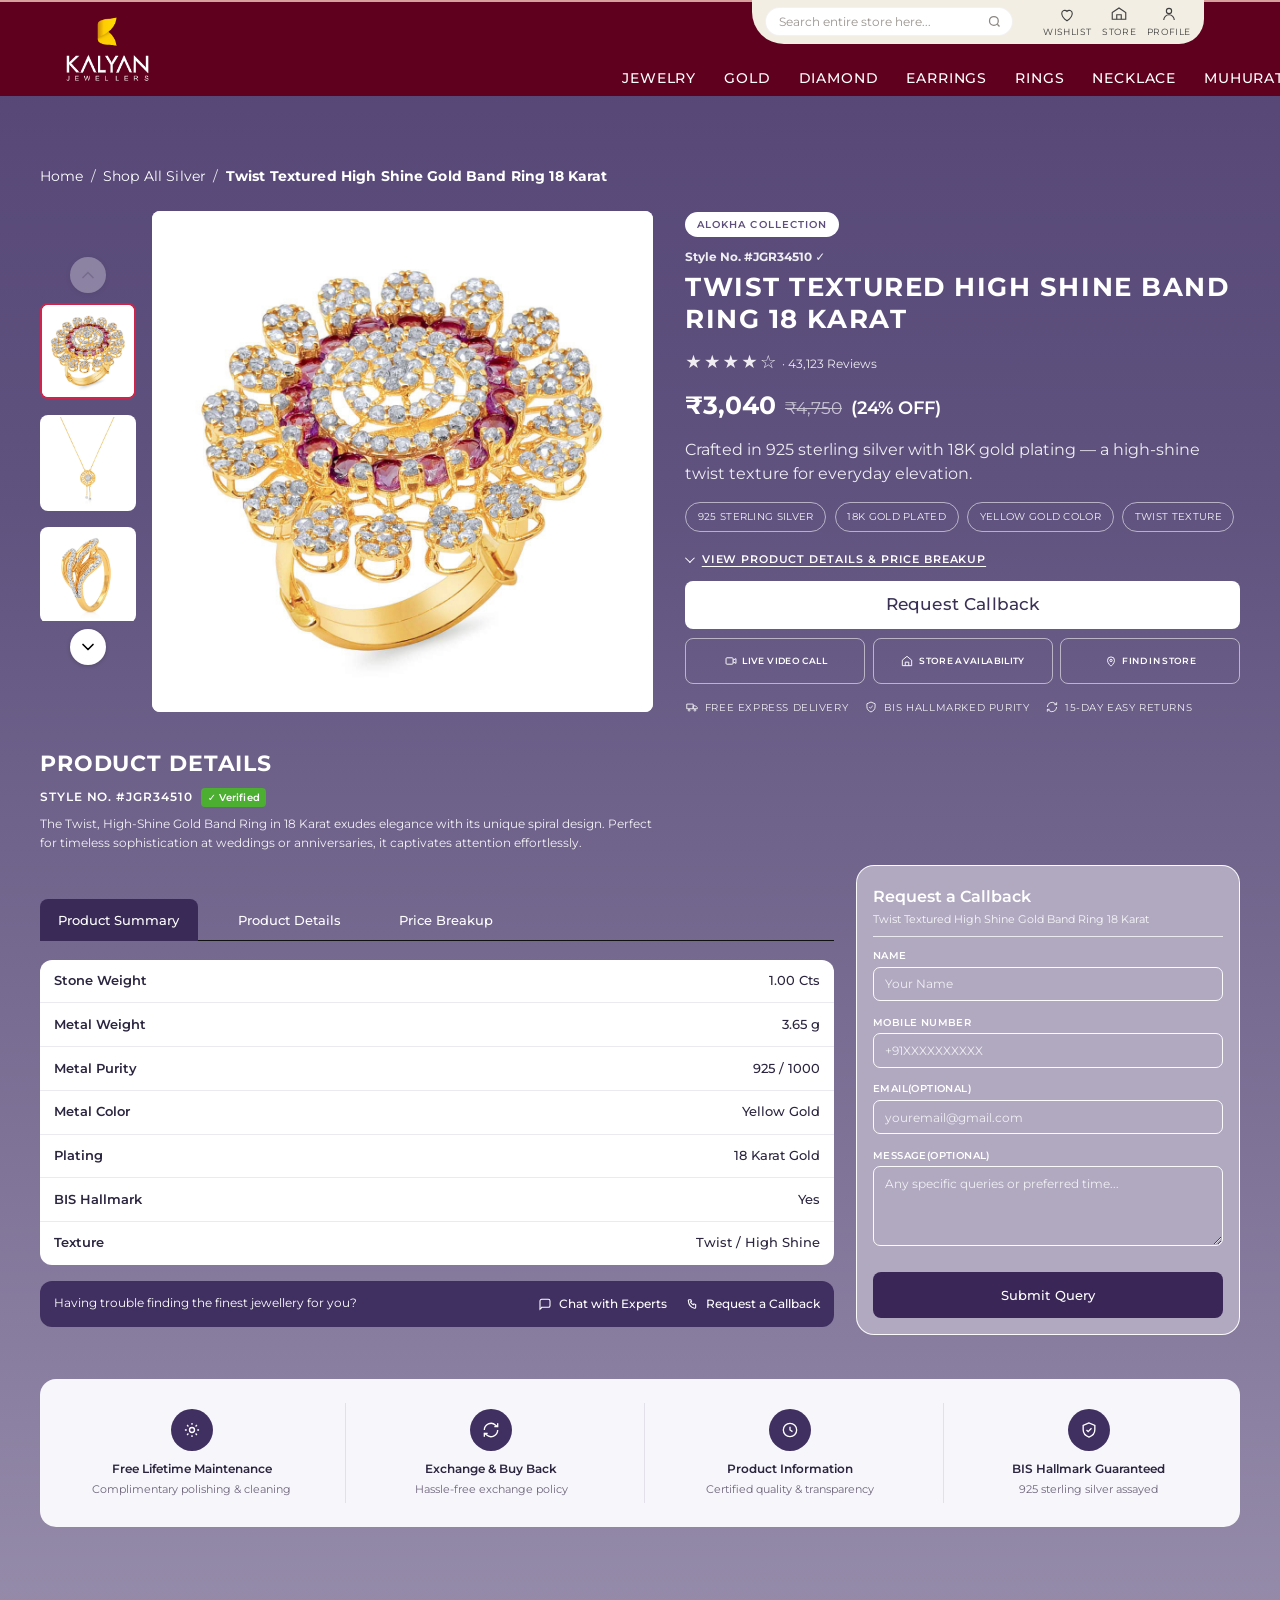
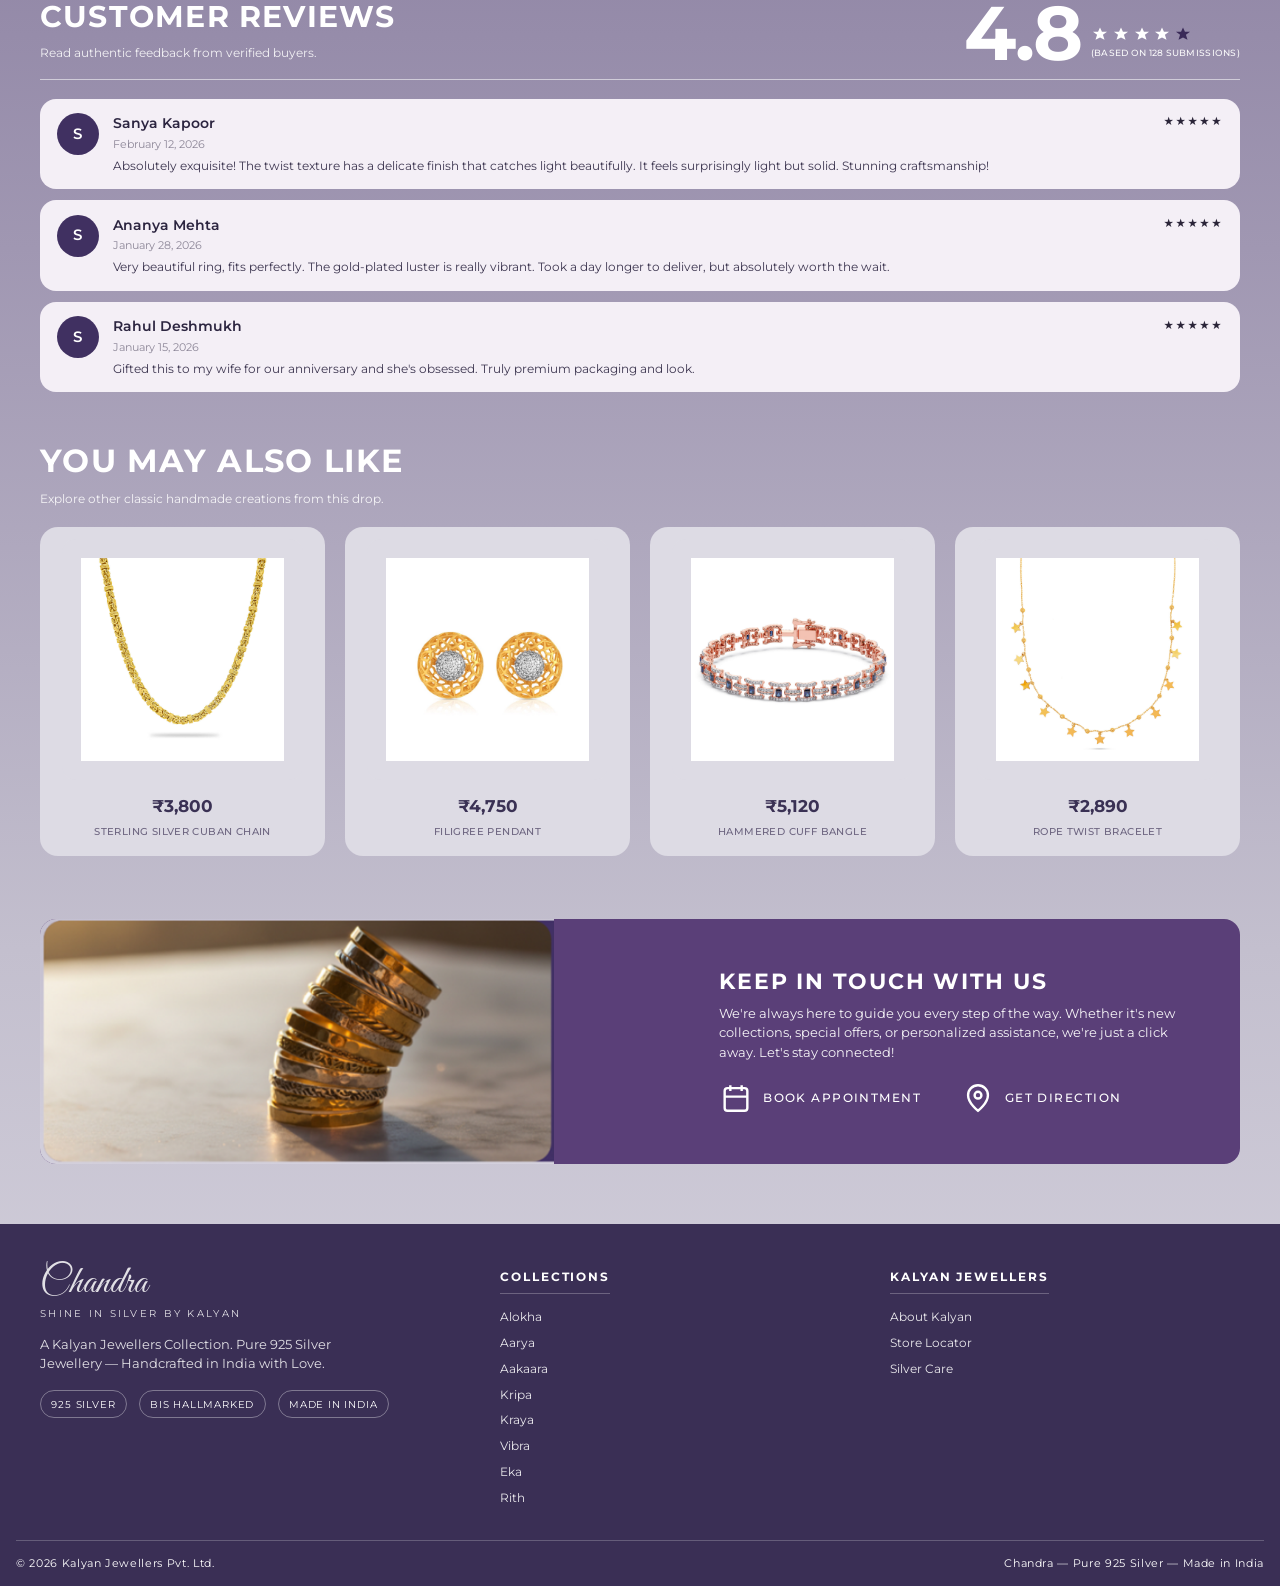
==== pdp.html @ fcdc76cf "first commit" ====
<!DOCTYPE html>
<html lang="en">
<head>
  <meta charset="UTF-8" />
  <meta name="viewport" content="width=device-width, initial-scale=1.0" />
  <title>Twist Textured High Shine Band Ring — Chandra PDP</title>
  <link rel="preconnect" href="https://fonts.googleapis.com" />
  <link rel="preconnect" href="https://fonts.gstatic.com" crossorigin />
  <link href="https://fonts.googleapis.com/css2?family=Cormorant+Garamond:wght@500;600;700&family=Great+Vibes&family=Montserrat:wght@400;500;600;700&display=swap" rel="stylesheet" />
  <link rel="stylesheet" href="css/styles.css" />
</head>
<body class="page-pdp">
  <div class="page-links">
    <a href="index.html">Landing Page</a>
    <a href="plp.html">Product Listing</a>
    <a href="pdp.html" class="is-current">Product Detail</a>
  </div>

  <div class="utility-bar">
    <a href="#">Search</a>
    <a href="#">Wishlist</a>
    <a href="#">Store</a>
    <a href="#">Profile</a>
  </div>

  <header class="site-header">
    <div class="header-inner">
      <button class="menu-toggle" type="button" data-menu-toggle aria-expanded="false" aria-label="Open menu">
        <svg viewBox="0 0 24 24" fill="none" stroke="currentColor" stroke-width="2"><path d="M4 7h16M4 12h16M4 17h16"/></svg>
      </button>
      <a class="logo" href="index.html">
        <img class="logo-img" src="assets/icon/kalyanlogo.png" width="102" height="88" alt="Kalyan Jewellers" />
      </a>
    </div>

    <div class="header-grid">
      <a class="logo" href="index.html">
        <img class="logo-img" src="assets/icon/kalyanlogo.png" width="102" height="88" alt="Kalyan Jewellers" />
      </a>
      <div class="header-right-stack">
        <div class="header-utility">
          <label class="header-search">
            <span class="visually-hidden">Search entire store</span>
            <input type="search" placeholder="Search entire store here..." autocomplete="off" />
            <svg class="search-icon" viewBox="0 0 24 24" fill="none" stroke="currentColor" stroke-width="2" aria-hidden="true"><circle cx="11" cy="11" r="7"/><path d="M20 20l-3.5-3.5"/></svg>
          </label>
          <div class="header-util-group">
            <a href="#" class="header-util">
              <svg viewBox="0 0 24 24" fill="none" stroke="currentColor" stroke-width="1.5" aria-hidden="true"><path d="M12 21s-7-4.4-7-10a4 4 0 017-2.5A4 4 0 0119 11c0 5.6-7 10-7 10z"/></svg>
              <span>Wishlist</span>
            </a>
            <a href="#" class="header-util">
              <svg viewBox="0 0 24 24" fill="none" stroke="currentColor" stroke-width="1.5" aria-hidden="true"><path d="M3 10l9-6 9 6v9H3v-9z"/><path d="M9 19v-6h6v6"/></svg>
              <span>Store</span>
            </a>
            <a href="#" class="header-util">
              <svg viewBox="0 0 24 24" fill="none" stroke="currentColor" stroke-width="1.5" aria-hidden="true"><circle cx="12" cy="8" r="3.5"/><path d="M5 20a7 7 0 0114 0"/></svg>
              <span>Profile</span>
            </a>
          </div>
        </div>
      </div>
      <nav class="nav-desktop" aria-label="Primary">
        <a href="#">Jewelry</a>
        <a href="#">Gold</a>
        <a href="#">Diamond</a>
        <a href="#">Earrings</a>
        <a href="#">Rings</a>
        <a href="#">Necklace</a>
        <a href="#">Muhurat</a>
        <a href="#">Collection</a>
        <a href="#">Occasion</a>
        <a href="#">Price Range</a>
        <a href="#">More</a>
      </nav>
    </div>

    <nav class="mobile-nav" data-mobile-nav>
      <a href="index.html">Chandra LP</a>
      <a href="plp.html">Shop All Silver</a>
      <a href="pdp.html">This Product</a>
    </nav>
  </header>

  <main class="container">
    <nav class="breadcrumb" aria-label="Breadcrumb">
      <a href="index.html">Home</a>
      <span class="sep" aria-hidden="true">/</span>
      <a href="plp.html">Shop All Silver</a>
      <span class="sep" aria-hidden="true">/</span>
      <span class="current">Twist Textured High Shine Gold Band Ring 18 Karat</span>
    </nav>

    <section class="pdp-top">
      <div class="pdp-gallery">
        <div class="gallery-thumbs-wrap">
          <button type="button" class="gallery-scroll-btn" data-gallery-scroll="-1" aria-label="Previous image">
            <svg viewBox="0 0 24 24" fill="none" stroke="currentColor" stroke-width="2" stroke-linecap="round" stroke-linejoin="round" aria-hidden="true"><path d="m18 15-6-6-6 6"/></svg>
          </button>
          <div class="gallery-thumbs">
            <button type="button" class="is-active" data-gallery-thumb data-index="0"><img src="assets/products/ring.jpg" alt="" /></button>
            <button type="button" data-gallery-thumb data-index="1"><img src="assets/products/p5.jpg" alt="" /></button>
            <button type="button" data-gallery-thumb data-index="2"><img src="assets/products/p3.jpg" alt="" /></button>
            <button type="button" data-gallery-thumb data-index="3"><img src="assets/products/p1.jpg" alt="" /></button>
          </div>
          <button type="button" class="gallery-scroll-btn" data-gallery-scroll="1" aria-label="Next image">
            <svg viewBox="0 0 24 24" fill="none" stroke="currentColor" stroke-width="2" stroke-linecap="round" stroke-linejoin="round" aria-hidden="true"><path d="m6 9 6 6 6-6"/></svg>
          </button>
        </div>
        <div class="gallery-main">
          <button type="button" class="gallery-arrow gallery-arrow--prev" data-gallery-nav="-1" aria-label="Previous image">
            <svg viewBox="0 0 24 24" fill="none" stroke="currentColor" stroke-width="1" stroke-linecap="round" stroke-linejoin="round" aria-hidden="true"><path d="m15 18-6-6 6-6"/></svg>
          </button>
          <div class="gallery-viewport">
            <div class="gallery-track" data-gallery-track>
              <div class="gallery-slide"><img src="assets/products/ring.jpg" alt="Twist textured band ring" /></div>
              <div class="gallery-slide"><img src="assets/products/p5.jpg" alt="" /></div>
              <div class="gallery-slide"><img src="assets/products/p3.jpg" alt="" /></div>
              <div class="gallery-slide"><img src="assets/products/p1.jpg" alt="" /></div>
            </div>
          </div>
          <div class="gallery-dots">
            <button type="button" class="is-active" data-gallery-dot data-index="0" aria-label="Go to image 1"></button>
            <button type="button" data-gallery-dot data-index="1" aria-label="Go to image 2"></button>
            <button type="button" data-gallery-dot data-index="2" aria-label="Go to image 3"></button>
            <button type="button" data-gallery-dot data-index="3" aria-label="Go to image 4"></button>
          </div>
          <button type="button" class="gallery-arrow gallery-arrow--next" data-gallery-nav="1" aria-label="Next image">
            <svg viewBox="0 0 24 24" fill="none" stroke="currentColor" stroke-width="1" stroke-linecap="round" stroke-linejoin="round" aria-hidden="true"><path d="m9 18 6-6-6-6"/></svg>
          </button>
        </div>
      </div>

      <div class="pdp-info">
        <span class="pill">Alokha Collection</span>
        <p class="style-no">Style No. #JGR34510 ✓</p>
        <h1>Twist Textured High Shine Band Ring 18 Karat</h1>
        <p class="rating"><span class="stars">★★★★☆</span> · 43,123 Reviews</p>
        <div class="price-row">
          <span class="now">₹3,040</span>
          <span class="was">₹4,750</span>
          <span class="off">(24% OFF)</span>
        </div>
        <p class="pdp-desc">Crafted in 925 sterling silver with 18K gold plating — a high-shine twist texture for everyday elevation.</p>
        <div class="spec-pills">
          <span>925 Sterling Silver</span>
          <span>18K Gold Plated</span>
          <span>Yellow Gold Color</span>
          <span>Twist Texture</span>
        </div>
        <a class="view-breakup" href="#product-details">View product details &amp; price breakup</a>
        <div class="pdp-ctas">
          <a class="btn btn-light" href="#callback">Request Callback</a>
          <div class="secondary">
            <a class="btn btn-outline-light" href="#">
              <svg viewBox="0 0 24 24" fill="none" stroke="currentColor" stroke-width="1.6" aria-hidden="true"><rect x="3.5" y="6.5" width="12" height="11" rx="1.5"/><path d="M15.5 10.5 20.5 8v8l-5-2.5"/></svg>
              <span>Live Video Call</span>
            </a>
            <a class="btn btn-outline-light" href="#">
              <svg viewBox="0 0 24 24" fill="none" stroke="currentColor" stroke-width="1.6" aria-hidden="true"><path d="M4 10.5 12 4l8 6.5V20H4z"/><path d="M9 20v-6h6v6"/></svg>
              <span>Store Availability</span>
            </a>
            <a class="btn btn-outline-light" href="#">
              <svg viewBox="0 0 24 24" fill="none" stroke="currentColor" stroke-width="1.6" aria-hidden="true"><path d="M12 21s6-5.2 6-10a6 6 0 1 0-12 0c0 4.8 6 10 6 10z"/><circle cx="12" cy="11" r="2"/></svg>
              <span>Find in Store</span>
            </a>
          </div>
        </div>
        <div class="trust-row">
          <span>
            <svg viewBox="0 0 24 24" fill="none" stroke="currentColor" stroke-width="1.6" aria-hidden="true"><path d="M3 7h11v8H3z"/><path d="M14 10h4l3 3v2h-7z"/><circle cx="7" cy="17.5" r="1.5"/><circle cx="17" cy="17.5" r="1.5"/></svg>
            Free Express Delivery
          </span>
          <span>
            <svg viewBox="0 0 24 24" fill="none" stroke="currentColor" stroke-width="1.6" aria-hidden="true"><path d="M12 3.5 5 6.5v5.2c0 4.2 2.8 7.2 7 8.8 4.2-1.6 7-4.6 7-8.8V6.5L12 3.5z"/><path d="m9 12 2 2 4-4"/></svg>
            BIS Hallmarked Purity
          </span>
          <span>
            <svg viewBox="0 0 24 24" fill="none" stroke="currentColor" stroke-width="1.6" aria-hidden="true"><path d="M4 12a8 8 0 0 1 13.5-5.8L20 8"/><path d="M20 4v4h-4"/><path d="M20 12a8 8 0 0 1-13.5 5.8L4 16"/><path d="M4 20v-4h4"/></svg>
            15-Day Easy Returns
          </span>
        </div>
      </div>
    </section>

    <section class="pdp-details" id="product-details">
      <div class="details-intro">
        <h2>Product Details</h2>
        <p class="details-style">
          Style No. #JGR34510
          <span class="verified-badge">✓ Verified</span>
        </p>
        <p class="details-copy">The Twist, High-Shine Gold Band Ring in 18 Karat exudes elegance with its unique spiral design. Perfect for timeless sophistication at weddings or anniversaries, it captivates attention effortlessly.</p>
      </div>
      <div class="details-card">
        <div class="detail-acc is-open">
          <button type="button" class="detail-acc-btn" aria-expanded="true">
            <span>Product Summary</span>
            <svg class="acc-chevron" viewBox="0 0 24 24" fill="none" stroke="currentColor" stroke-width="2" aria-hidden="true"><path d="M9 6l6 6-6 6"/></svg>
          </button>
          <div class="detail-acc-panel">
            <table class="spec-table">
              <tbody>
                <tr><th>Stone Weight</th><td>1.00 Cts</td></tr>
                <tr><th>Metal Weight</th><td>3.65 g</td></tr>
                <tr><th>Metal Purity</th><td>925 / 1000</td></tr>
                <tr><th>Metal Color</th><td>Yellow Gold</td></tr>
                <tr><th>Plating</th><td>18 Karat Gold</td></tr>
                <tr><th>BIS Hallmark</th><td>Yes</td></tr>
                <tr><th>Texture</th><td>Twist / High Shine</td></tr>
              </tbody>
            </table>
          </div>
        </div>
        <div class="detail-acc">
          <button type="button" class="detail-acc-btn" aria-expanded="false">
            <span>Product Details</span>
            <svg class="acc-chevron" viewBox="0 0 24 24" fill="none" stroke="currentColor" stroke-width="2" aria-hidden="true"><path d="M9 6l6 6-6 6"/></svg>
          </button>
          <div class="detail-acc-panel" hidden>
            <table class="spec-table">
              <tbody>
                <tr><th>Collection</th><td>Alokha</td></tr>
                <tr><th>Style No.</th><td>#JGR34510</td></tr>
                <tr><th>Category</th><td>Band Ring</td></tr>
                <tr><th>Finish</th><td>High Shine Twist</td></tr>
              </tbody>
            </table>
          </div>
        </div>
        <div class="detail-acc">
          <button type="button" class="detail-acc-btn" aria-expanded="false">
            <span>Price Breakup</span>
            <svg class="acc-chevron" viewBox="0 0 24 24" fill="none" stroke="currentColor" stroke-width="2" aria-hidden="true"><path d="M9 6l6 6-6 6"/></svg>
          </button>
          <div class="detail-acc-panel" hidden>
            <table class="spec-table">
              <tbody>
                <tr><th>MRP</th><td>₹4,750</td></tr>
                <tr><th>Discount</th><td>24% OFF</td></tr>
                <tr><th>Offer Price</th><td>₹3,040</td></tr>
              </tbody>
            </table>
          </div>
        </div>
      </div>

      <div class="form-card" id="callback">
        <h2>Request a Callback</h2>
        <p class="form-sub">Twist Textured High Shine Gold Band Ring 18 Karat</p>
        <form data-callback-form>
          <div class="field">
            <label for="name">Name</label>
            <input id="name" name="name" required placeholder="Your Name" />
          </div>
          <div class="field">
            <label for="mobile">Mobile Number</label>
            <input id="mobile" name="mobile" required placeholder="+91XXXXXXXXXX" />
          </div>
          <div class="field">
            <label for="email">Email(Optional)</label>
            <input id="email" name="email" type="email" placeholder="youremail@gmail.com" />
          </div>
          <div class="field">
            <label for="message">Message(Optional)</label>
            <textarea id="message" name="message" rows="4" placeholder="Any specific queries or preferred time..."></textarea>
          </div>
          <button class="btn btn-dark" type="submit">Submit Query</button>
        </form>
      </div>

      <div class="details-help">
        <p>Having trouble finding the finest jewellery for you?</p>
        <div class="details-help-actions">
          <a href="#">
            <svg viewBox="0 0 24 24" fill="none" stroke="currentColor" stroke-width="1.6" aria-hidden="true"><path d="M7 17.5 4.5 20V7.5A2.5 2.5 0 0 1 7 5h10a2.5 2.5 0 0 1 2.5 2.5v7A2.5 2.5 0 0 1 17 17H7z"/></svg>
            Chat with Experts
          </a>
          <a href="#callback">
            <svg viewBox="0 0 24 24" fill="none" stroke="currentColor" stroke-width="1.6" aria-hidden="true"><path d="M8 5.5h2.2l1.1 2.6-1.6 1a9 9 0 0 0 4.2 4.2l1-1.6 2.6 1.1V17a1.5 1.5 0 0 1-1.6 1.5A12.5 12.5 0 0 1 6.5 7.1 1.5 1.5 0 0 1 8 5.5z"/></svg>
            Request a Callback
          </a>
        </div>
      </div>
    </section>

    <section class="pdp-assurances" aria-label="Product assurances">
      <article>
        <span class="assure-icon" aria-hidden="true"><svg viewBox="0 0 24 24" fill="none" stroke="currentColor" stroke-width="1.6"><circle cx="12" cy="12" r="3"/><path d="M12 3.5v2.2M12 18.3v2.2M3.5 12h2.2M18.3 12h2.2M6.1 6.1l1.6 1.6M16.3 16.3l1.6 1.6M17.9 6.1l-1.6 1.6M7.7 16.3l-1.6 1.6"/></svg></span>
        <h3>Free Lifetime Maintenance</h3>
        <p>Complimentary polishing &amp; cleaning</p>
      </article>
      <article>
        <span class="assure-icon" aria-hidden="true"><svg viewBox="0 0 24 24" fill="none" stroke="currentColor" stroke-width="1.6"><path d="M4 12a8 8 0 0 1 13.5-5.8L20 8"/><path d="M20 4v4h-4"/><path d="M20 12a8 8 0 0 1-13.5 5.8L4 16"/><path d="M4 20v-4h4"/></svg></span>
        <h3>Exchange &amp; Buy Back</h3>
        <p>Hassle-free exchange policy</p>
      </article>
      <article>
        <span class="assure-icon" aria-hidden="true"><svg viewBox="0 0 24 24" fill="none" stroke="currentColor" stroke-width="1.6"><circle cx="12" cy="12" r="8"/><path d="M12 8v4l3 2"/></svg></span>
        <h3>Product Information</h3>
        <p>Certified quality &amp; transparency</p>
      </article>
      <article>
        <span class="assure-icon" aria-hidden="true"><svg viewBox="0 0 24 24" fill="none" stroke="currentColor" stroke-width="1.6"><path d="M12 3.5 5 6.5v5.2c0 4.2 2.8 7.2 7 8.8 4.2-1.6 7-4.6 7-8.8V6.5L12 3.5z"/><path d="m9 12 2 2 4-4"/></svg></span>
        <h3>BIS Hallmark Guaranteed</h3>
        <p>925 sterling silver assayed</p>
      </article>
    </section>

    <section class="reviews" aria-label="Customer reviews">
      <div class="reviews-head">
        <div>
          <h2>Customer Reviews</h2>
          <p>Read authentic feedback from verified buyers.</p>
        </div>
        <div class="reviews-score">
          <span class="reviews-num">4.8</span>
          <div class="reviews-score-meta">
            <span class="reviews-stars" aria-label="4.8 out of 5 stars">
              <svg viewBox="0 0 24 24" aria-hidden="true"><path d="M12 3.2 14.6 9h6.8l-5.5 4.1 2.1 6.6L12 16.6 6 19.7l2.1-6.6L2.6 9h6.8L12 3.2z"/></svg>
              <svg viewBox="0 0 24 24" aria-hidden="true"><path d="M12 3.2 14.6 9h6.8l-5.5 4.1 2.1 6.6L12 16.6 6 19.7l2.1-6.6L2.6 9h6.8L12 3.2z"/></svg>
              <svg viewBox="0 0 24 24" aria-hidden="true"><path d="M12 3.2 14.6 9h6.8l-5.5 4.1 2.1 6.6L12 16.6 6 19.7l2.1-6.6L2.6 9h6.8L12 3.2z"/></svg>
              <svg viewBox="0 0 24 24" aria-hidden="true"><path d="M12 3.2 14.6 9h6.8l-5.5 4.1 2.1 6.6L12 16.6 6 19.7l2.1-6.6L2.6 9h6.8L12 3.2z"/></svg>
              <svg class="is-filled" viewBox="0 0 24 24" aria-hidden="true"><path d="M12 3.2 14.6 9h6.8l-5.5 4.1 2.1 6.6L12 16.6 6 19.7l2.1-6.6L2.6 9h6.8L12 3.2z"/></svg>
            </span>
            <p>(Based on 128 submissions)</p>
          </div>
        </div>
      </div>
      <article class="review-card">
        <span class="review-avatar" aria-hidden="true">S</span>
        <div class="review-body">
          <h3>Sanya Kapoor</h3>
          <p class="review-date">February 12, 2026</p>
          <p>Absolutely exquisite! The twist texture has a delicate finish that catches light beautifully. It feels surprisingly light but solid. Stunning craftsmanship!</p>
        </div>
        <span class="review-stars" aria-label="5 out of 5 stars">
          <span class="review-stars-text">★★★★★</span>
          <span class="review-stars-icons" aria-hidden="true">
            <svg class="is-filled" viewBox="0 0 24 24"><path d="M10.788 3.21c.448-1.077 1.976-1.077 2.424 0l2.082 5.006 5.404.433c1.164.093 1.636 1.545.749 2.305l-4.117 3.527 1.257 5.273c.271 1.136-.964 2.033-1.96 1.425L12 18.354 7.373 21.18c-.996.608-2.231-.29-1.96-1.425l1.257-5.273-4.117-3.527c-.887-.76-.415-2.212.749-2.305l5.404-.433 2.082-5.005z"/></svg>
            <svg class="is-filled" viewBox="0 0 24 24"><path d="M10.788 3.21c.448-1.077 1.976-1.077 2.424 0l2.082 5.006 5.404.433c1.164.093 1.636 1.545.749 2.305l-4.117 3.527 1.257 5.273c.271 1.136-.964 2.033-1.96 1.425L12 18.354 7.373 21.18c-.996.608-2.231-.29-1.96-1.425l1.257-5.273-4.117-3.527c-.887-.76-.415-2.212.749-2.305l5.404-.433 2.082-5.005z"/></svg>
            <svg class="is-filled" viewBox="0 0 24 24"><path d="M10.788 3.21c.448-1.077 1.976-1.077 2.424 0l2.082 5.006 5.404.433c1.164.093 1.636 1.545.749 2.305l-4.117 3.527 1.257 5.273c.271 1.136-.964 2.033-1.96 1.425L12 18.354 7.373 21.18c-.996.608-2.231-.29-1.96-1.425l1.257-5.273-4.117-3.527c-.887-.76-.415-2.212.749-2.305l5.404-.433 2.082-5.005z"/></svg>
            <svg viewBox="0 0 24 24"><path d="M10.788 3.21c.448-1.077 1.976-1.077 2.424 0l2.082 5.006 5.404.433c1.164.093 1.636 1.545.749 2.305l-4.117 3.527 1.257 5.273c.271 1.136-.964 2.033-1.96 1.425L12 18.354 7.373 21.18c-.996.608-2.231-.29-1.96-1.425l1.257-5.273-4.117-3.527c-.887-.76-.415-2.212.749-2.305l5.404-.433 2.082-5.005z"/></svg>
            <svg viewBox="0 0 24 24"><path d="M10.788 3.21c.448-1.077 1.976-1.077 2.424 0l2.082 5.006 5.404.433c1.164.093 1.636 1.545.749 2.305l-4.117 3.527 1.257 5.273c.271 1.136-.964 2.033-1.96 1.425L12 18.354 7.373 21.18c-.996.608-2.231-.29-1.96-1.425l1.257-5.273-4.117-3.527c-.887-.76-.415-2.212.749-2.305l5.404-.433 2.082-5.005z"/></svg>
          </span>
        </span>
      </article>
      <article class="review-card">
        <span class="review-avatar" aria-hidden="true">S</span>
        <div class="review-body">
          <h3>Ananya Mehta</h3>
          <p class="review-date">January 28, 2026</p>
          <p>Very beautiful ring, fits perfectly. The gold-plated luster is really vibrant. Took a day longer to deliver, but absolutely worth the wait.</p>
        </div>
        <span class="review-stars" aria-label="4 out of 5 stars">
          <span class="review-stars-text">★★★★★</span>
          <span class="review-stars-icons" aria-hidden="true">
            <svg class="is-filled" viewBox="0 0 24 24"><path d="M10.788 3.21c.448-1.077 1.976-1.077 2.424 0l2.082 5.006 5.404.433c1.164.093 1.636 1.545.749 2.305l-4.117 3.527 1.257 5.273c.271 1.136-.964 2.033-1.96 1.425L12 18.354 7.373 21.18c-.996.608-2.231-.29-1.96-1.425l1.257-5.273-4.117-3.527c-.887-.76-.415-2.212.749-2.305l5.404-.433 2.082-5.005z"/></svg>
            <svg class="is-filled" viewBox="0 0 24 24"><path d="M10.788 3.21c.448-1.077 1.976-1.077 2.424 0l2.082 5.006 5.404.433c1.164.093 1.636 1.545.749 2.305l-4.117 3.527 1.257 5.273c.271 1.136-.964 2.033-1.96 1.425L12 18.354 7.373 21.18c-.996.608-2.231-.29-1.96-1.425l1.257-5.273-4.117-3.527c-.887-.76-.415-2.212.749-2.305l5.404-.433 2.082-5.005z"/></svg>
            <svg class="is-filled" viewBox="0 0 24 24"><path d="M10.788 3.21c.448-1.077 1.976-1.077 2.424 0l2.082 5.006 5.404.433c1.164.093 1.636 1.545.749 2.305l-4.117 3.527 1.257 5.273c.271 1.136-.964 2.033-1.96 1.425L12 18.354 7.373 21.18c-.996.608-2.231-.29-1.96-1.425l1.257-5.273-4.117-3.527c-.887-.76-.415-2.212.749-2.305l5.404-.433 2.082-5.005z"/></svg>
            <svg viewBox="0 0 24 24"><path d="M10.788 3.21c.448-1.077 1.976-1.077 2.424 0l2.082 5.006 5.404.433c1.164.093 1.636 1.545.749 2.305l-4.117 3.527 1.257 5.273c.271 1.136-.964 2.033-1.96 1.425L12 18.354 7.373 21.18c-.996.608-2.231-.29-1.96-1.425l1.257-5.273-4.117-3.527c-.887-.76-.415-2.212.749-2.305l5.404-.433 2.082-5.005z"/></svg>
            <svg viewBox="0 0 24 24"><path d="M10.788 3.21c.448-1.077 1.976-1.077 2.424 0l2.082 5.006 5.404.433c1.164.093 1.636 1.545.749 2.305l-4.117 3.527 1.257 5.273c.271 1.136-.964 2.033-1.96 1.425L12 18.354 7.373 21.18c-.996.608-2.231-.29-1.96-1.425l1.257-5.273-4.117-3.527c-.887-.76-.415-2.212.749-2.305l5.404-.433 2.082-5.005z"/></svg>
          </span>
        </span>
      </article>
      <article class="review-card">
        <span class="review-avatar" aria-hidden="true">S</span>
        <div class="review-body">
          <h3>Rahul Deshmukh</h3>
          <p class="review-date">January 15, 2026</p>
          <p>Gifted this to my wife for our anniversary and she's obsessed. Truly premium packaging and look.</p>
        </div>
        <span class="review-stars" aria-label="5 out of 5 stars">
          <span class="review-stars-text">★★★★★</span>
          <span class="review-stars-icons" aria-hidden="true">
            <svg class="is-filled" viewBox="0 0 24 24"><path d="M10.788 3.21c.448-1.077 1.976-1.077 2.424 0l2.082 5.006 5.404.433c1.164.093 1.636 1.545.749 2.305l-4.117 3.527 1.257 5.273c.271 1.136-.964 2.033-1.96 1.425L12 18.354 7.373 21.18c-.996.608-2.231-.29-1.96-1.425l1.257-5.273-4.117-3.527c-.887-.76-.415-2.212.749-2.305l5.404-.433 2.082-5.005z"/></svg>
            <svg class="is-filled" viewBox="0 0 24 24"><path d="M10.788 3.21c.448-1.077 1.976-1.077 2.424 0l2.082 5.006 5.404.433c1.164.093 1.636 1.545.749 2.305l-4.117 3.527 1.257 5.273c.271 1.136-.964 2.033-1.96 1.425L12 18.354 7.373 21.18c-.996.608-2.231-.29-1.96-1.425l1.257-5.273-4.117-3.527c-.887-.76-.415-2.212.749-2.305l5.404-.433 2.082-5.005z"/></svg>
            <svg class="is-filled" viewBox="0 0 24 24"><path d="M10.788 3.21c.448-1.077 1.976-1.077 2.424 0l2.082 5.006 5.404.433c1.164.093 1.636 1.545.749 2.305l-4.117 3.527 1.257 5.273c.271 1.136-.964 2.033-1.96 1.425L12 18.354 7.373 21.18c-.996.608-2.231-.29-1.96-1.425l1.257-5.273-4.117-3.527c-.887-.76-.415-2.212.749-2.305l5.404-.433 2.082-5.005z"/></svg>
            <svg class="is-filled" viewBox="0 0 24 24"><path d="M10.788 3.21c.448-1.077 1.976-1.077 2.424 0l2.082 5.006 5.404.433c1.164.093 1.636 1.545.749 2.305l-4.117 3.527 1.257 5.273c.271 1.136-.964 2.033-1.96 1.425L12 18.354 7.373 21.18c-.996.608-2.231-.29-1.96-1.425l1.257-5.273-4.117-3.527c-.887-.76-.415-2.212.749-2.305l5.404-.433 2.082-5.005z"/></svg>
            <svg class="is-filled" viewBox="0 0 24 24"><path d="M10.788 3.21c.448-1.077 1.976-1.077 2.424 0l2.082 5.006 5.404.433c1.164.093 1.636 1.545.749 2.305l-4.117 3.527 1.257 5.273c.271 1.136-.964 2.033-1.96 1.425L12 18.354 7.373 21.18c-.996.608-2.231-.29-1.96-1.425l1.257-5.273-4.117-3.527c-.887-.76-.415-2.212.749-2.305l5.404-.433 2.082-5.005z"/></svg>
          </span>
        </span>
      </article>
    </section>

    <section class="related">
      <h2>You May Also Like</h2>
      <p class="sub">Explore other classic handmade creations from this drop.</p>
      <div class="product-grid" data-related-track>
        <a class="product-card" href="pdp.html"><div class="img-wrap"><img src="assets/products/chain.jpg" alt="" /></div><div class="info"><p class="price">₹3,800</p><p class="title">Sterling Silver Cuban Chain</p></div></a>
        <a class="product-card" href="pdp.html"><div class="img-wrap"><img src="assets/products/p6.jpg" alt="" /></div><div class="info"><p class="price">₹4,750</p><p class="title">Filigree Pendant</p></div></a>
        <a class="product-card" href="pdp.html"><div class="img-wrap"><img src="assets/products/bracelet.jpg" alt="" /></div><div class="info"><p class="price">₹5,120</p><p class="title">Hammered Cuff Bangle</p></div></a>
        <a class="product-card" href="pdp.html"><div class="img-wrap"><img src="assets/products/charm.jpg" alt="" /></div><div class="info"><p class="price">₹2,890</p><p class="title">Rope Twist Bracelet</p></div></a>
      </div>
      <div class="related-dots" data-related-dots>
        <button type="button" class="is-active" aria-label="Show product 1"></button>
        <button type="button" aria-label="Show product 2"></button>
        <button type="button" aria-label="Show product 3"></button>
        <button type="button" aria-label="Show product 4"></button>
      </div>
    </section>

    <div class="keep-banner">
      <img src="assets/collections/keep-in-touch.png" alt="Stacked gold and silver rings" />
      <div class="copy">
        <h3>Keep in Touch With Us</h3>
        <p>We're always here to guide you every step of the way. Whether it's new collections, special offers, or personalized assistance, we're just a click away. Let's stay connected!</p>
        <div class="links">
          <a href="#">
            <svg viewBox="0 0 24 24" fill="none" stroke="currentColor" stroke-width="1.7" aria-hidden="true"><rect x="4" y="5" width="16" height="16" rx="2"/><path d="M8 3v4M16 3v4M4 11h16"/></svg>
            Book Appointment
          </a>
          <a href="#">
            <svg viewBox="0 0 24 24" fill="none" stroke="currentColor" stroke-width="1.7" aria-hidden="true"><path d="M12 21s7-5.4 7-11a7 7 0 10-14 0c0 5.6 7 11 7 11z"/><circle cx="12" cy="10" r="2.4"/></svg>
            Get Direction
          </a>
        </div>
      </div>
    </div>
    <div class="pdp-top-row">
      <button type="button" data-scroll-top aria-label="Back to top">
        <svg viewBox="0 0 24 24" fill="none" stroke="currentColor" stroke-width="1.8" aria-hidden="true"><path d="M6 14l6-6 6 6"/></svg>
      </button>
    </div>
  </main>

  <button class="back-to-top" type="button" data-scroll-top aria-label="Back to top">
    <svg viewBox="0 0 24 24" fill="none" stroke="currentColor" stroke-width="1.8" stroke-linecap="round" stroke-linejoin="round" aria-hidden="true">
      <circle cx="12" cy="12" r="9.2"/>
      <path d="M8 13.2l4-4.2 4 4.2"/>
    </svg>
  </button>

  <footer class="site-footer">
    <div class="container footer-grid">
      <div class="footer-brand">
        <p class="script">Chandra</p>
        <p class="tag">Shine in Silver by Kalyan</p>
        <p>A Kalyan Jewellers Collection. Pure 925 Silver Jewellery — Handcrafted in India with Love.</p>
        <div class="badges"><span>925 Silver</span><span>BIS Hallmarked</span><span>Made in India</span></div>
      </div>
      <div class="footer-col">
        <h4>Collections</h4>
        <ul><li>Alokha</li><li>Aarya</li><li>Aakaara</li><li>Kripa</li><li>Kraya</li><li>Vibra</li><li>Eka</li><li>Rith</li></ul>
      </div>
      <div class="footer-col">
        <h4>Kalyan Jewellers</h4>
        <ul><li>About Kalyan</li><li>Store Locator</li><li>Silver Care</li></ul>
      </div>
    </div>
    <div class="footer-bottom">
      <span>© 2026 Kalyan Jewellers Pvt. Ltd.</span>
      <span>Chandra — Pure 925 Silver — Made in India</span>
    </div>
  </footer>
  <script src="js/main.js"></script>
</body>
</html>
---- css/styles.css ----
/* Chandra LP — responsive styles (from mock-up) */
:root {
  --maroon: #60001f;
  --maroon-dark: #4a061d;
  --header-cream: #f2eee3;
  --header-search-w: clamp(200px, 21.5vw, 248px);
  --header-utility-w: clamp(340px, 38.8vw, 400px);
  --header-edge-right: 30px;
  --header-nav-inset-left: clamp(5.5rem, 16vw, 10.5rem);
  --header-pill-radius: 999px;
  --header-utility-radius: 32px;
  --collections-purple: #584978;
  --collection-cta-gap: 12px;
  --collection-cta-offset: 6rem;
  --collection-nudge-y: rem;
  --header-top-line: #d8a09c;
  --plum: #3a2f55;
  --plum-mid: #4b4160;
  --plum-soft: #6b6288;
  --lavender: #9a90b0;
  --lavender-bg: #b8aec8;
  --lavender-light: #d4cce0;
  --promise-bg: #cac3db;
  --promise-heading: #3a2a5a;
  --promise-eyebrow: #6a6280;
  --promise-body: #3a2a5a;
  --beige: #e8dfc8;
  --cream: #f2efe8;
  --card-bg: #f0f4f5;
  --white: #ffffff;
  --text-dark: #2c2540;
  --text-muted: #6e6680;
  --accent-off: #c8d96a;
  --radius: 14px;
  --radius-sm: 10px;
  --header-h: 96px;
  --font-sans: "Montserrat", system-ui, sans-serif;
  --font-script: "Great Vibes", cursive;
  --font-serif: "Cormorant Garamond", Georgia, serif;
  --max: 1200px;
  --shadow: 0 12px 32px rgba(42, 30, 70, 0.18);
  --page-fade: linear-gradient(
    180deg,
    #4a3a62 0%,
    #6e5d88 25%,
    #a89bb8 65%,
    #ddd6e8 100%
  );
}

*,
*::before,
*::after {
  box-sizing: border-box;
}

html {
  scroll-behavior: smooth;
}

body {
  margin: 0;
  font-family: var(--font-sans);
  color: var(--white);
  background: var(--plum);
  line-height: 1.5;
  -webkit-font-smoothing: antialiased;
}

img {
  max-width: 100%;
  display: block;
}

a {
  color: inherit;
  text-decoration: none;
}

button {
  font-family: inherit;
  cursor: pointer;
}

.visually-hidden {
  position: absolute;
  width: 1px;
  height: 1px;
  padding: 0;
  margin: -1px;
  overflow: hidden;
  clip: rect(0, 0, 0, 0);
  white-space: nowrap;
  border: 0;
}

.container {
  width: min(100% - 2rem, var(--max));
  margin-inline: auto;
}

/* —— Utility bar (mobile) —— */
.utility-bar {
  display: flex;
  background: var(--beige);
  color: var(--text-dark);
  padding: 0.45rem 1rem;
  justify-content: space-around;
  align-items: center;
  font-size: 0.65rem;
  letter-spacing: 0.04em;
  text-transform: uppercase;
}

.utility-bar a {
  display: flex;
  flex-direction: column;
  align-items: center;
  gap: 0.15rem;
  opacity: 0.85;
}

.utility-bar svg {
  width: 18px;
  height: 18px;
}

/* —— Header (Kalyan-style) —— */
.site-header {
  background: var(--maroon);
  position: sticky;
  top: 0;
  z-index: 100;
  box-shadow: inset 0 2px 0 var(--header-top-line);
}

.header-inner {
  display: flex;
  align-items: center;
  justify-content: space-between;
  gap: 0.75rem;
  min-height: 56px;
  padding: 0.55rem 1rem;
  width: 100%;
  margin-inline: auto;
}

.header-grid {
  display: none;
}

.logo {
  display: flex;
  align-items: center;
  flex-shrink: 0;
  line-height: 0;
}

.logo img,
.logo-img {
  display: block;
  width: auto;
  height: 52px;
  max-width: none;
}

.nav-desktop {
  display: none;
  flex-wrap: nowrap;
  align-items: center;
  justify-content: flex-start;
  gap: 0 1.35rem;
  font-size: 0.8125rem;
  letter-spacing: 0.06em;
  text-transform: uppercase;
  font-weight: 500;
  white-space: nowrap;
}

.nav-desktop a:hover {
  opacity: 0.78;
}

.header-right-stack {
  display: none;
  min-width: 0;
}

.header-utility {
  display: none;
  align-items: center;
  justify-content: flex-start;
  gap: 0.65rem;
  background: var(--header-cream);
  color: #3a3a3a;
  padding: 0.32rem 0.85rem 0.32rem 0.80rem;
  border-bottom-left-radius: var(--header-utility-radius);
  min-height: 39px;
  width: 113%;
  flex-shrink: 0;
  box-sizing: border-box;
}

.header-search {
  position: relative;
  display: flex;
  align-items: center;
  flex: 0 0 var(--header-search-w);
  width: var(--header-search-w);
  min-width: 0;
}

.header-search input {
  width: 100%;
  border: 1px solid rgba(0, 0, 0, 0.05);
  border-radius: var(--header-pill-radius);
  background: var(--white);
  padding: 0.4rem 2.15rem 0.4rem 0.85rem;
  font-size: 0.75rem;
  font-family: var(--font-sans);
  color: var(--text-dark);
  outline: none;
  line-height: 1.2;
  -webkit-appearance: none;
  appearance: none;
}

.header-search input::placeholder {
  color: #9a9590;
  font-weight: 400;
}

.header-search .search-icon {
  position: absolute;
  right: 0.7rem;
  width: 15px;
  height: 15px;
  color: #8a8580;
  pointer-events: none;
}

.header-util-group {
  display: flex;
  align-items: flex-start;
  gap: 0.55rem;
  margin-left: auto;
  flex-shrink: 0;
}

.header-util {
  display: flex;
  flex-direction: column;
  align-items: center;
  gap: 0.12rem;
  font-size: 0.5625rem;
  letter-spacing: 0.04em;
  text-transform: uppercase;
  color: #3f3f3f;
  min-width: 38px;
  text-align: center;
  flex-shrink: 0;
}

.header-util svg {
  width: 18px;
  height: 18px;
  stroke-width: 1.5;
}

.header-util:hover {
  opacity: 0.75;
}

.menu-toggle {
  display: inline-flex;
  background: transparent;
  border: 0;
  color: var(--white);
  padding: 0.35rem;
}

.menu-toggle svg {
  width: 26px;
  height: 26px;
}

.mobile-nav {
  display: none;
  background: var(--maroon-dark);
  padding: 1rem 1.25rem 1.5rem;
  flex-direction: column;
  gap: 0.85rem;
  font-size: 0.85rem;
  letter-spacing: 0.08em;
  text-transform: uppercase;
}

.mobile-nav.is-open {
  display: flex;
}

.mobile-nav a {
  padding: 0.35rem 0;
  border-bottom: 1px solid rgba(255, 255, 255, 0.08);
}

/* —— Hero —— */
.hero {
  position: relative;
  width: 100%;
  aspect-ratio: 1920 / 1080;
  min-height: clamp(320px, 56.25vw, 1080px);
  max-height: none;
  display: grid;
  place-items: center;
  overflow: hidden;
  background: radial-gradient(ellipse at 50% 30%, #5a4f78 0%, #2a2140 55%, #1a1428 100%);
}

.hero-slider {
  position: absolute;
  inset: 0;
}

.hero-slide {
  position: absolute;
  inset: 0;
  opacity: 0;
  transition: opacity 0.7s ease;
  background-size: cover;
  background-position: center;
}

.hero-slide.is-active {
  opacity: 1;
}

.hero-slide::after {
  content: "";
  position: absolute;
  inset: 0;
  background: linear-gradient(180deg, rgba(30, 22, 50, 0.35), rgba(30, 22, 50, 0.55));
}

.hero-content {
  position: relative;
  z-index: 2;
  text-align: center;
  padding: 2rem 1rem;
}

.brand-script {
  font-family: var(--font-script);
  font-size: clamp(3rem, 8vw, 5.5rem);
  line-height: 1;
  margin: 0;
}

.brand-tag {
  margin: 0.35rem 0 1.25rem;
  font-size: 0.72rem;
  letter-spacing: 0.28em;
  text-transform: uppercase;
  opacity: 0.9;
}

.hero-title {
  margin: 0;
  font-size: clamp(1.4rem, 4vw, 2.4rem);
  letter-spacing: 0.12em;
  text-transform: uppercase;
  font-weight: 700;
}

.hero-dots {
  position: absolute;
  z-index: 3;
  bottom: 1.25rem;
  left: 50%;
  transform: translateX(-50%);
  display: flex;
  gap: 0.45rem;
}

.hero-dots button {
  width: 8px;
  height: 8px;
  border-radius: 50%;
  border: 0;
  background: rgba(255, 255, 255, 0.35);
  padding: 0;
}

.hero-dots button.is-active {
  background: var(--white);
}

/* —— Sections —— */
.section {
  padding: 3rem 0;
}

.section-lavender {
  background: linear-gradient(
    180deg,
    var(--collections-purple) 0%,
    #64587a 28%,
    #756a8f 52%,
    #8a7fa8 78%,
    #9d94b5 100%
  );
}

main > .section.section-lavender:first-of-type {
  padding-top: 2.75rem;
}

.section-plum {
  background: var(--plum-mid);
}

.section-soft {
  background: var(--lavender-light);
  color: var(--text-dark);
}

.section-promise {
  background: var(--promise-bg);
  color: var(--promise-heading);
  padding: clamp(2.75rem, 5.5vw, 4.25rem) 0;
}

.section-promise .container {
  width: min(100% - 2rem, 1360px);
}

.section-head {
  text-align: center;
  margin-bottom: 2.75rem;
  line-height: 1.35;
  margin-left: 110px;
  margin-right: 60px;
}

.section-head h2 {
  margin: 0;
  font-size: clamp(0.72rem, 1.1vw, 0.8125rem);
  letter-spacing: 0.24em;
  text-transform: uppercase;
  font-weight: 600;
  opacity: 0.92;
}

.section-head p {
  margin: 0.65rem 0 0;
  font-size: clamp(1.35rem, 2.6vw, 1.875rem);
  letter-spacing: 0.16em;
  text-transform: uppercase;
  font-weight: 700;
  opacity: 1;
  
}

/* —— Collection zigzag —— */
.collections {
  display: grid;
  gap: 2.5rem;
}

.collection-row {
  display: grid;
  gap: 1rem;
  align-items: center;
}

.collection-card {
  background: rgba(40, 32, 65, 0.55);
  border-radius: var(--radius);
  overflow: hidden;
  box-shadow: var(--shadow);
}

.collection-card img {
  width: 100%;
  aspect-ratio: 16 / 10;
  object-fit: cover;
}

.collection-card .meta {
  display: flex;
  align-items: flex-end;
  justify-content: space-between;
  gap: 1rem;
  padding: 1rem 1.25rem 1.35rem;
}

.collection-card .meta-brand h3 {
  margin: 0;
  font-family: var(--font-serif);
  font-size: clamp(1.5rem, 2.2vw, 1.85rem);
  font-weight: 600;
  letter-spacing: 0.03em;
  line-height: 1.1;
}

.collection-card .meta-brand .meta-eyebrow {
  display: block;
  margin-top: 0.2rem;
  font-family: var(--font-sans);
  font-size: 0.58rem;
  letter-spacing: 0.14em;
  text-transform: uppercase;
  font-weight: 500;
  opacity: 0.88;
}

.collection-card .meta-tagline {
  margin: 0;
  font-size: clamp(0.68rem, 0.95vw, 0.78rem);
  letter-spacing: 0.06em;
  text-transform: none;
  text-align: right;
  line-height: 1.35;
  opacity: 0.9;
  flex-shrink: 0;
}

.collection-card .meta h3 {
  margin: 0;
  font-family: var(--font-serif);
  font-size: clamp(1.5rem, 2.2vw, 1.85rem);
  font-weight: 600;
  letter-spacing: 0.03em;
}

.collection-card .meta > p:not(.meta-tagline) {
  margin: 0;
  font-size: 0.78rem;
  opacity: 0.85;
}

.thumb-grid {
  display: grid;
  grid-template-columns: 1fr 1fr;
  gap: 0.75rem;
}

.thumb {
  text-align: center;
}

.thumb img {
  width: 100%;
  aspect-ratio: 1;
  object-fit: cover;
  border-radius: var(--radius-sm);
  background: var(--card-bg);
}

.thumb span {
  display: block;
  margin-top: 0.45rem;
  font-size: 0.625rem;
  letter-spacing: 0.1em;
  text-transform: uppercase;
  font-weight: 500;
  opacity: 0.9;
  line-height: 1.3;
}

.collection-side {
  display: grid;
  gap: 0;
  justify-items: stretch;
  align-content: start;
  width: 100%;
}

.collection-cta {
  display: flex;
  flex-direction: row;
  align-items: center;
  justify-content: flex-start;
  gap: var(--collection-cta-gap);
  width: 100%;
  margin-top: var(--collection-cta-offset);
  min-height: 2.5rem;
  box-sizing: border-box;
}

.collection-cta-line {
  flex: 1 1 auto;
  align-self: center;
  height: 0;
  border: 0;
  border-top: 1px solid rgba(255, 255, 255, 0.42);
  min-width: 0;
  margin: 0;
}

.collection-row.is-flip .collection-cta {
  justify-content: flex-start;
}

.collection-row.is-flip .collection-cta .btn-explore {
  order: 1;
}

.collection-row.is-flip .collection-cta .collection-cta-line {
  order: 2;
  flex: 1 1 auto;
}

.btn-explore {
  flex: 0 0 auto;
  background: var(--white);
  color: var(--plum);
  border: 1px solid transparent;
}

.btn-explore:hover {
  background: rgba(42, 32, 68, 0.92);
  color: var(--white);
  border-color: rgba(255, 255, 255, 0.22);
}

.btn.btn-explore {
  border-radius: var(--radius-sm);
  padding: 0.62rem 1.25rem;
  font-size: 0.72rem;
}

.btn {
  display: inline-flex;
  align-items: center;
  justify-content: center;
  gap: 0.4rem;
  padding: 0.7rem 1.35rem;
  border-radius: 999px;
  border: 1px solid transparent;
  font-size: 0.72rem;
  letter-spacing: 0.12em;
  text-transform: uppercase;
  font-weight: 600;
  transition: transform 0.2s ease, background 0.2s ease, color 0.2s ease;
}

.btn:hover {
  transform: translateY(-1px);
}

.btn-light {
  background: var(--white);
  color: var(--plum);
}

.btn-solid {
  background: var(--plum);
  color: var(--white);
}

.btn-outline {
  background: transparent;
  border-color: var(--plum);
  color: var(--plum);
}

.btn-outline-light {
  background: transparent;
  border-color: rgba(255, 255, 255, 0.55);
  color: var(--white);
}

.vert-label {
  display: none;
}

/* Mobile collection slider */
.collection-slider-wrap {
  display: block;
}

.collection-slider {
  display: flex;
  overflow-x: auto;
  scroll-snap-type: x mandatory;
  gap: 1rem;
  padding: 0.25rem 0 1rem;
  -webkit-overflow-scrolling: touch;
  scrollbar-width: none;
}

.collection-slider::-webkit-scrollbar {
  display: none;
}

.collection-slide {
  flex: 0 0 88%;
  scroll-snap-align: center;
}

.slider-dots {
  display: flex;
  justify-content: center;
  gap: 0.4rem;
  margin-top: 0.25rem;
}

.slider-dots button {
  width: 8px;
  height: 8px;
  border-radius: 50%;
  border: 0;
  background: rgba(255, 255, 255, 0.35);
  padding: 0;
}

.slider-dots button.is-active {
  background: var(--white);
}

.collections-desktop {
  display: none;
}

/* —— Promise / craft —— */
.eyebrow {
  margin: 0 0 0.5rem;
  font-size: 0.75rem;
  letter-spacing: 0.2em;
  text-transform: uppercase;
  opacity: 0.8;
}

.promise {
  display: grid;
  gap: clamp(2.75rem, 7vw, 5rem);
  align-items: center;
}

.promise-copy {
  font-family: var(--font-sans);
}

.promise-eyebrow {
  margin: 0 0 0.625rem;
  font-size: clamp(0.8125rem, 1.1vw, 1rem);
  font-weight: 500;
  letter-spacing: 0.22em;
  text-transform: uppercase;
  color: var(--promise-eyebrow);
}

.promise-title {
  margin: 0 0 1.875rem;
  font-family: var(--font-sans);
  font-size: clamp(1.75rem, 3.6vw, 2.625rem);
  font-weight: 800;
  letter-spacing: 0.04em;
  line-height: 1.1;
  text-transform: uppercase;
  color: var(--promise-heading);
  max-width: 14ch;
}

.promise-body {
  font-family: var(--font-sans);
  font-size: clamp(0.75rem, 0.85vw, 0.8125rem);
  font-weight: 400;
  line-height: 1.65;
  letter-spacing: 0.01em;
  color: var(--promise-body);
  text-transform: none;
}

.promise-body p {
  margin: 0 0 1.5rem;
  font: inherit;
  color: inherit;
  max-width: 100%;
}

.promise-body p:last-child {
  margin-bottom: 0;
}

.promise-visual {
  position: relative;
  display: block;
  border-radius: 40px;
  overflow: hidden;
  width: min(100%, clamp(260px, 72vw, 420px));
  max-width: 100%;
  aspect-ratio: 620 / 590;
  line-height: 0;
  background: #1a1a1a;
  justify-self: center;
  flex-shrink: 0;
}

.promise-visual::after {
  content: "";
  position: absolute;
  inset: 0;
  z-index: 1;
  pointer-events: none;
  background: linear-gradient(
    180deg,
    rgba(26, 22, 40, 0.08) 0%,
    rgba(26, 22, 40, 0.15) 45%,
    rgba(58, 47, 85, 0.72) 100%
  );
}

.promise-visual-img {
  position: absolute;
  inset: 0;
  display: block;
  width: 100%;
  height: 100%;
  object-fit: cover;
  object-position: center;
  filter: grayscale(100%) contrast(1.06);
}

.promise-badge {
  position: absolute;
  top: clamp(1rem, 2.5vw, 1.5rem);
  right: clamp(1rem, 2.5vw, 1.75rem);
  z-index: 2;
  line-height: 1.2;
  text-align: right;
  color: var(--white);
  pointer-events: none;
}

.promise-badge-num {
  display: block;
  font-size: clamp(2.35rem, 5.5vw, 3.5rem);
  font-weight: 800;
  line-height: 0.95;
  letter-spacing: 0.02em;
}

.promise-badge-label {
  display: block;
  margin-top: 0.2rem;
  font-size: 0.625rem;
  font-weight: 700;
  letter-spacing: 0.16em;
  line-height: 1.35;
  text-transform: uppercase;
}

.section-craft {
  background: var(--promise-bg);
  color: var(--white);
  padding: clamp(2.5rem, 5vw, 4rem) 0;
}

.craft-banner {
  border-radius: 28px;
  background: linear-gradient(145deg, #4d3368 0%, #3a2550 52%, #322048 100%);
  padding: 1.75rem 1.35rem 2rem;
  display: grid;
  gap: 1.75rem;
  color: var(--white);
  overflow: hidden;
  box-shadow: var(--shadow);
}

.craft-intro {
  position: relative;
  display: flex;
  flex-direction: column;
  min-height: 0;
}

.craft-eyebrow {
  margin: 0 0 0.65rem;
  font-size: 0.6875rem;
  font-weight: 600;
  letter-spacing: 0.24em;
  text-transform: uppercase;
  opacity: 0.92;
}

.craft-title {
  margin: 0 0 1rem;
  font-family: var(--font-sans);
  font-size: clamp(1.35rem, 3.2vw, 1.75rem);
  font-weight: 800;
  letter-spacing: 0.06em;
  line-height: 1.15;
  text-transform: uppercase;
}

.craft-lead {
  margin: 0;
  font-size: clamp(0.6875rem, 1.6vw, 0.75rem);
  line-height: 1.65;
  opacity: 0.92;
  max-width: 38ch;
}

.craft-feature {
  margin-top: auto;
  padding-top: 1.25rem;
  display: flex;
  flex-direction: column;
  gap: 0.15rem;
}

.craft-feature-num {
  font-size: clamp(3rem, 10vw, 4.25rem);
  font-weight: 800;
  line-height: 0.9;
  letter-spacing: 0.02em;
}

.craft-feature-label {
  font-size: 0.625rem;
  font-weight: 700;
  letter-spacing: 0.18em;
  text-transform: uppercase;
  opacity: 0.95;
}

.technique-list {
  list-style: none;
  margin: 0;
  padding: 0;
  display: grid;
  gap: 0.85rem;
  align-content: start;
}

.technique-list li {
  display: grid;
  grid-template-columns: auto 1fr;
  gap: 0.65rem 0.85rem;
  align-items: baseline;
}

.technique-list li > div {
  min-width: 0;
}

.technique-list .technique-copy {
  display: block;
  line-height: 1.55;
}

.technique-list .num {
  font-size: clamp(1.35rem, 3vw, 1.75rem);
  font-weight: 700;
  color: rgba(255, 255, 255, 0.32);
  line-height: 1;
}

.technique-list strong {
  display: inline;
  letter-spacing: 0.1em;
  text-transform: uppercase;
  font-size: 0.6875rem;
  font-weight: 700;
  margin-right: 0.35em;
}

.technique-list p {
  display: inline;
  margin: 0;
  font-size: 0.6875rem;
  line-height: inherit;
  opacity: 0.88;
}

/* —— CTA split (homepage only) —— */
.cta-split {
  display: grid;
  gap: 2.25rem;
  align-items: start;
}

.cta-split .eyebrow {
  margin: 0 0 0.85rem;
  font-family: var(--font-sans);
  font-size: 0.68rem;
  font-weight: 500;
  letter-spacing: 0.24em;
  line-height: 1.4;
  text-transform: uppercase;
  color: #8b8498;
  opacity: 1;
}

.cta-split h2 {
  margin: 0 0 0.75rem;
  font-family: var(--font-sans);
  font-weight: 700;
  font-size: clamp(1.35rem, 2.5vw, 1.8rem);
  letter-spacing: 0.03em;
  line-height: 1.15;
  text-transform: uppercase;
  color: #3e355a;
}

.cta-split > div:first-child h2 {
  max-width: 16.6em;
}

.cta-split > div:last-child h2 {
  font-size: clamp(0.95rem, 1.5vw, 1.12rem);
  letter-spacing: 0.07em;
  line-height: 1.25;
}

.cta-split p:not(.eyebrow) {
  margin: 0 0 1.15rem;
  font-family: var(--font-sans);
  font-size: 0.84rem;
  font-weight: 400;
  line-height: 1.55;
  color: var(--text-muted);
  max-width: 38ch;
}

.cta-split > div:last-child p {
  font-size: 0.8rem;
  line-height: 1.5;
  max-width: 34ch;
}

.cta-actions {
  display: flex;
  flex-wrap: wrap;
  gap: 0.7rem;
  align-items: center;
}

.cta-actions .btn {
  min-height: 2.65rem;
  padding: 0.7rem 1.25rem;
  border-radius: 8px;
  border-width: 1.5px;
  font-size: 0.62rem;
  font-weight: 600;
  letter-spacing: 0.08em;
  line-height: 1;
  text-align: center;
  justify-content: center;
}

.cta-actions .btn-solid {
  background: linear-gradient(180deg, #6a5b8e 0%, #4a3d6a 46%, #3e355a 100%);
  border-color: #3e355a;
  color: var(--white);
}

.cta-actions .btn-outline {
  background: #f7f5fb;
  border-color: #6d6288;
  color: #5c5374;
}

.contact-actions {
  display: flex;
  flex-direction: column;
  align-items: flex-start;
  gap: 0.7rem;
}

.contact-actions a {
  display: inline-flex;
  align-items: center;
  justify-content: center;
  text-align: center;
  gap: 0.55rem;
  width: 16.25rem;
  max-width: 100%;
  min-height: 2.75rem;
  box-sizing: border-box;
  padding: 0.7rem 1rem;
  border: 1.5px solid #6d6288;
  border-radius: 8px;
  background: #f7f5fb;
  color: #5c5374;
  font-family: var(--font-sans);
  font-size: 0.68rem;
  font-weight: 600;
  letter-spacing: 0.08em;
  line-height: 1;
  text-transform: uppercase;
}

.contact-actions svg,
.contact-actions .keep-icon {
  width: 22px;
  height: 22px;
  flex-shrink: 0;
}

.keep-banner {
  display: grid;
  gap: 0;
  border-radius: var(--radius);
  overflow: hidden;
  background: var(--plum);
  color: var(--white);
  margin-top: 2rem;
}

.keep-banner img {
  width: 100%;
  aspect-ratio: 16 / 9;
  object-fit: cover;
}

.keep-banner .copy {
  padding: 1.5rem 1.25rem;
}

.keep-banner h3 {
  margin: 0 0 0.5rem;
  letter-spacing: 0.12em;
  text-transform: uppercase;
  font-size: 1rem;
}

.keep-banner p {
  margin: 0 0 1rem;
  font-size: 0.85rem;
  opacity: 0.9;
}

.keep-banner .links {
  display: flex;
  flex-wrap: wrap;
  gap: 1rem;
  font-size: 0.72rem;
  letter-spacing: 0.1em;
  text-transform: uppercase;
  font-weight: 600;
}

/* —— Footer —— */
.site-footer {
  background: var(--plum);
  padding: 2.5rem 0 0;
  color: var(--white);
}

.footer-grid {
  display: grid;
  gap: 2rem;
  padding-bottom: 2rem;
}

.footer-brand .script {
  font-family: var(--font-script);
  font-size: 2.4rem;
  margin: 0;
  line-height: 1;
}

.footer-brand .tag {
  margin: 0.2rem 0 0.85rem;
  font-size: 0.65rem;
  letter-spacing: 0.22em;
  text-transform: uppercase;
  opacity: 0.85;
}

.footer-brand p {
  margin: 0;
  font-size: 0.82rem;
  opacity: 0.85;
  max-width: 36ch;
}

.badges {
  display: flex;
  flex-wrap: wrap;
  gap: 0.75rem;
  margin-top: 1rem;
  font-size: 0.62rem;
  letter-spacing: 0.08em;
  text-transform: uppercase;
}

.badges span {
  border: 1px solid rgba(255, 255, 255, 0.35);
  border-radius: 999px;
  padding: 0.35rem 0.65rem;
}

.footer-col h4 {
  margin: 0 0 0.85rem;
  font-size: 0.75rem;
  letter-spacing: 0.16em;
  text-transform: uppercase;
  border-bottom: 1px solid rgba(255, 255, 255, 0.25);
  padding-bottom: 0.45rem;
  display: inline-block;
}

.footer-col ul {
  list-style: none;
  margin: 0;
  padding: 0;
  display: grid;
  gap: 0.45rem;
  font-size: 0.78rem;
  opacity: 0.9;
}

.footer-col li span {
  opacity: 0.65;
  font-size: 0.72rem;
}

.back-to-top {
  position: fixed;
  right: 1.15rem;
  bottom: 1.25rem;
  z-index: 90;
  width: 40px;
  height: 40px;
  margin: 0;
  display: grid;
  place-items: center;
  border: 0;
  padding: 0;
  background: transparent;
  color: #5e4d81;
  cursor: pointer;
  opacity: 0;
  visibility: hidden;
  pointer-events: none;
  transition: opacity 0.25s ease, visibility 0.25s ease;
}

.back-to-top.is-visible {
  opacity: 1;
  visibility: visible;
  pointer-events: auto;
}

.back-to-top svg {
  width: 38px;
  height: 38px;
}

.footer-bottom {
  border-top: 1px solid rgba(255, 255, 255, 0.15);
  padding: 0.85rem 1rem;
  display: flex;
  flex-wrap: wrap;
  gap: 0.5rem 1rem;
  justify-content: space-between;
  font-size: 0.68rem;
  letter-spacing: 0.06em;
  background: #2a2240;
}

/* —— PLP —— */
.page-plp,
.page-pdp {
  color: var(--white);
  min-height: 100vh;
}

.page-plp,
.page-home {
  background: var(--page-fade);
}

.page-home .section-lavender,
.page-home .section-plum,
.page-home .section-soft,
.page-home .section-promise,
.page-home .section-craft {
  background: transparent;
}

@media (min-width: 900px) {
  .page-home {
    background: var(--plum);
  }

  .page-home main {
    background: var(--page-fade);
  }

  .page-home .section-collections > .container {
    margin: 20px 50px 10px 75px;
    zoom: 1.33;
  }
}

.page-pdp {
  background: var(--lavender-bg);
}

.page-plp > .container {
  width: min(100% - 2rem, 1280px);

}

.page-plp .keep-banner,
.page-pdp .keep-banner {
  background: #5a3f78;
  border-radius: 16px;
  margin: 1.75rem auto 2.25rem;
  overflow: hidden;
}

.page-plp .keep-banner .copy,
.page-pdp .keep-banner .copy {
  padding: 1.6rem 1.4rem 1.75rem;
}

.page-plp .keep-banner h3,
.page-pdp .keep-banner h3 {
  font-family: var(--font-sans);
  font-size: 1.375rem;
  letter-spacing: 0.08em;
  font-weight: 700;
  text-transform: uppercase;
  margin: 0 0 0.55rem;
  line-height: 1.2;
}

@media (max-width: 899px) {
  .page-plp .keep-banner h3 {
    text-align: center;
  }
}

.page-plp .keep-banner p,
.page-pdp .keep-banner p {
  max-width: 54ch;
  line-height: 1.5;
  font-family: var(--font-sans);
  font-size: 0.8125rem;
  font-weight: 400;
  opacity: 0.95;
  margin: 0 0 1.15rem;
}
@media (max-width: 899px) {
  .page-plp .keep-banner p {
    text-align: center;
    font-size: 0.9rem;
  }
}

.page-plp .keep-banner .links,
.page-pdp .keep-banner .links {
  gap: 1.75rem 2.5rem;
  font-family: var(--font-sans);
  font-size: 0.75rem;
  font-weight: 500;
  letter-spacing: 0.12em;
  text-transform: uppercase;
}

.page-plp .keep-banner .links a,
.page-pdp .keep-banner .links a {
  display: inline-flex;
  align-items: center;
  gap: 0.6rem;
}

.page-plp .keep-banner .links svg,
.page-plp .keep-banner .keep-icon,
.page-pdp .keep-banner .links svg {
  width: 34px;
  height: 34px;
  flex-shrink: 0;
  stroke-width: 1.7;
}

@media (max-width: 899px) {
  .page-plp .keep-banner .links {
    flex-wrap: nowrap;
    justify-content: center;
    gap: 0.85rem 1.1rem;
    font-size: 0.62rem;
    letter-spacing: 0.08em;
  }

  .page-plp .keep-banner .links a {
    gap: 0.4rem;
    flex-shrink: 0;
    white-space: nowrap;
  }

  .page-plp .keep-banner .links svg,
  .page-plp .keep-banner .keep-icon {
    width: 26px;
    height: 26px;
  }
}

.pdp-top-row {
  display: flex;
  justify-content: flex-end;
  margin: 0.15rem 0 1.5rem;
}

.pdp-top-row button {
  width: 36px;
  height: 36px;
  border-radius: 50%;
  border: 1.5px solid rgba(255, 255, 255, 0.7);
  background: transparent;
  color: #fff;
  display: grid;
  place-items: center;
  padding: 0;
  display: none;
}

.pdp-top-row svg {
  width: 18px;
  height: 18px;
}

.page-plp .site-footer {
  background: #4e3a6c;
  margin-top: 2.5rem;
}

.page-plp .footer-brand .lead {
  margin: 0.85rem 0 0.35rem;
  font-weight: 700;
  font-size: 0.95rem;
  opacity: 1;
  max-width: none;
}

.page-plp .footer-col h4 {
  border-bottom: 0;
  padding-bottom: 0;
  margin-bottom: 1rem;
  letter-spacing: 0.18em;
}

.page-plp .badges {
  gap: 0;
  margin-top: 1.25rem;
}

.page-plp .badges span {
  border: 0;
  border-radius: 0;
  padding: 0 0.85rem;
  border-right: 1px solid rgba(255, 255, 255, 0.4);
  letter-spacing: 0.12em;
}

.page-plp .badges span:first-child {
  padding-left: 0;
}

.page-plp .badges span:last-child {
  border-right: 0;
  padding-right: 0;
}

.page-plp .back-to-top {
  color: #5c4d7a;
}

.footer-bottom {
  background: transparent;
  border-top: 1px solid rgba(255, 255, 255, 0.22);
  padding: 0.9rem 0;
  width: min(100% - 2rem, 1280px);
  margin-inline: auto;
}

.page-pdp {
  background: linear-gradient(
    180deg,
    #554576 0%,
    #60537f 16%,
    #82769a 38%,
    #a097b2 58%,
    #c3bfce 80%,
    #d9d6e1 100%
  );
}

.breadcrumb {
  font-family: var(--font-sans);
  font-size: 0.875rem;
  font-weight: 400;
  letter-spacing: 0.01em;
  opacity: 1;
  margin: 1rem 0 0.35rem;
  color: rgba(255, 255, 255, 0.95);
}

.page-plp .plp-head-copy {
  margin-left: 0;
}

.page-plp .breadcrumb span {
  font-weight: 700;
}

.page-pdp .breadcrumb {
  display: flex;
  flex-wrap: wrap;
  align-items: center;
  justify-content: flex-start;
  column-gap: 0.45rem;
  row-gap: 0.2rem;
  margin: 1.15rem 0 0;
  font-family: var(--font-sans);
  font-size: 0.875rem;
  font-weight: 400;
  font-style: normal;
  letter-spacing: 0.01em;
  line-height: 1.35;
  color: #fff;
  opacity: 1;
  text-align: left;
}

.page-pdp .breadcrumb a {
  color: inherit;
  font-weight: 400;
}

.page-pdp .breadcrumb .current {
  color: inherit;
  font-weight: 700;
}

.page-pdp .breadcrumb .sep {
  font-weight: 400;
  opacity: 0.85;
}

.result-count {
  font-family: var(--font-sans);
  font-size: 0.8125rem;
  font-weight: 400;
  opacity: 0.7;
  margin-bottom: 2rem;
}

.plp-layout {
  display: grid;
  gap: 1.25rem;
  padding-bottom: 2.5rem;
}

.filters {
  display: none;
  background: #4a335f;
  border-radius: 16px;
  padding: 1.25rem 1.15rem 1.4rem;
}

.filters.is-open {
  display: block;
}

.filters-head {
  display: flex;
  justify-content: space-between;
  align-items: center;
  margin-bottom: 1rem;
}

.filters-head-actions {
  display: flex;
  align-items: center;
  gap: 0.85rem;
}

.filter-close {
  display: none;
}

.filters-head h2 {
  margin: 0;
  font-size: 1rem;
  letter-spacing: 0.08em;
  text-transform: uppercase;
}

.filters-head button {
  background: none;
  border: 0;
  color: rgba(255, 255, 255, 0.85);
  font-size: 0.72rem;
  text-decoration: none;
}

.filter-group {
  margin-bottom: 1.1rem;
  padding-top: 0.9rem;
  border-top: 1px solid rgba(255, 255, 255, 0.5);
}

.filter-group h3 {
  margin: 0 0 0.55rem;
  font-family: var(--font-sans);
  font-size: 0.85rem;
  font-weight: 700;
  letter-spacing: 0.1em;
  text-transform: uppercase;
}

.filter-group label {
  display: flex;
  align-items: center;
  gap: 0.45rem;
  font-family: var(--font-sans);
  font-size: 0.8125rem;
  font-weight: 400;
  margin-bottom: 0.32rem;
  opacity: 1;
}

.filter-group-collection label {
  text-transform: uppercase;
  letter-spacing: 0.04em;
}

.filter-group input[type="checkbox"] {
  appearance: none;
  -webkit-appearance: none;
  width: 0.95rem;
  height: 0.95rem;
  flex-shrink: 0;
  margin: 0;
  border: 1.5px solid rgba(255, 255, 255, 0.95);
  border-radius: 3px;
  background: transparent;
  cursor: pointer;
}

.filter-group input[type="checkbox"]:checked {
  background-color: #ffffff;
  border-color: #ffffff;
  background-image: url("data:image/svg+xml,%3Csvg xmlns='http://www.w3.org/2000/svg' viewBox='0 0 16 16'%3E%3Cpath fill='none' stroke='%234a335f' stroke-width='2.4' stroke-linecap='round' stroke-linejoin='round' d='M3.2 8.4l3.1 3.2 6.5-7.2'/%3E%3C/svg%3E");
  background-size: 0.75rem 0.75rem;
  background-position: center;
  background-repeat: no-repeat;
}

.price-range {
  width: 100%;
  height: 1.25rem;
  margin: 0.15rem 0 0;
  appearance: none;
  -webkit-appearance: none;
  background: transparent;
  cursor: pointer;
}

.price-range::-webkit-slider-runnable-track {
  height: 3px;
  background: rgba(255, 255, 255, 0.92);
  border-radius: 999px;
}

.price-range::-webkit-slider-thumb {
  -webkit-appearance: none;
  appearance: none;
  width: 18px;
  height: 18px;
  margin-top: -7.5px;
  border: 0;
  border-radius: 50%;
  background: #ffffff;
  box-shadow: 0 1px 2px rgba(0, 0, 0, 0.18);
  cursor: pointer;
}

.price-range::-moz-range-track {
  height: 3px;
  background: rgba(255, 255, 255, 0.92);
  border: 0;
  border-radius: 999px;
}

.price-range::-moz-range-thumb {
  width: 18px;
  height: 18px;
  border: 0;
  border-radius: 50%;
  background: #ffffff;
  box-shadow: 0 1px 2px rgba(0, 0, 0, 0.18);
  cursor: pointer;
}

.plp-toolbar {
  display: flex;
  justify-content: space-between;
  align-items: center;
  gap: 1rem;
  margin-bottom: 2rem;
}

.filter-toggle {
  display: inline-flex;
  align-items: center;
  gap: 0.4rem;
  background: var(--plum);
  color: var(--white);
  border: 0;
  border-radius: var(--radius-sm);
  padding: 0.55rem 0.85rem;
  font-size: 0.72rem;
  letter-spacing: 0.08em;
  text-transform: uppercase;
}

.product-grid {
  display: grid;
  grid-template-columns: repeat(2, 1fr);
  gap: 2.5rem 2rem;
}

.product-card {
  display: flex;
  flex-direction: column;
  gap: 0.85rem;
  background: #948aac;
  border-radius: 18px;
  overflow: hidden;
  padding: 12px 22px 16px;
  color: var(--white);
}

.product-card .img-wrap {
  background: #eef8f4;
  border-radius: 14px;
  aspect-ratio: 1;
  overflow: hidden;
  padding: 1.2rem;
}

.product-card img {
  width: 100%;
  height: 100%;
  object-fit: contain;
  background: transparent;
  padding: 0;
}

.product-card .info {
  background: transparent;
  padding: 0 0.15rem 0.1rem;
  border-radius: 0;
  text-align: center;
}

.product-card .price {
  margin: 0;
  font-family: var(--font-sans);
  font-weight: 700;
  font-size: 1.3rem;
  color: var(--white);
}

.product-card .title {
  margin: 0.3rem 0 0;
  font-family: var(--font-sans);
  font-size: 0.9rem;
  font-weight: 500;
  letter-spacing: 0.1em;
  text-transform: uppercase;
  color: rgba(255, 255, 255, 0.88);
}

.no-results {
  grid-column: 1 / -1;
  text-align: center;
  font-size: 0.9rem;
  color: rgba(255, 255, 255, 0.9);
  padding: 2.5rem 1rem;
}

.no-results button {
  background: none;
  border: 0;
  color: var(--white);
  font: inherit;
  font-weight: 700;
  text-decoration: underline;
  cursor: pointer;
}

/* —— PDP —— */
.pdp-top {
  display: grid;
  gap: 1.25rem;
  padding: 1rem 0 2rem;
}

.pdp-gallery {
  display: grid;
  grid-template-columns: 1fr;
  gap: 0.65rem;
}

/* Thumbnails hidden on mobile like the reference — dots are used instead */
.gallery-thumbs-wrap {
  display: none;
}

.gallery-main {
  position: relative;
  display: flex;
  align-items: center;
  justify-content: center;
  background: #fdfaf5;
  border-radius: 8px;
  aspect-ratio: 1 / 1;
  overflow: hidden;
}

.gallery-viewport {
  width: 100%;
  height: 100%;
  overflow: hidden;
}

.gallery-track {
  display: flex;
  height: 100%;
  transition: transform 0.5s ease-in-out;
}

.gallery-slide {
  min-width: 100%;
  height: 100%;
  display: flex;
  align-items: center;
  justify-content: center;
}

.gallery-slide img {
  width: 100%;
  height: 100%;
  max-width: 100%;
  max-height: 100%;
  object-fit: contain;
  cursor: pointer;
}

.gallery-arrow {
  display: none;
}

.gallery-dots {
  position: absolute;
  bottom: 8px;
  left: 50%;
  transform: translateX(-50%);
  display: flex;
  gap: 8px;
  z-index: 10;
}

.gallery-dots button {
  width: 8px;
  height: 8px;
  padding: 0;
  border: 0;
  border-radius: 999px;
  background: #d1d5db;
  cursor: pointer;
}

.gallery-dots button.is-active {
  background: #cf254a;
}

.gallery-thumbs button {
  border: 2px solid transparent;
  border-radius: 8px;
  padding: 0;
  overflow: hidden;
  background: #fff;
  cursor: pointer;
  transition: border-color 0.2s;
}

.gallery-thumbs button.is-active {
  border-color: #cf254a;
}

.gallery-thumbs img {
  width: 100%;
  height: 100%;
  display: block;
  object-fit: contain;
}

.pdp-info .pill {
  display: inline-block;
  background: var(--white);
  color:#5f4f7c;
  border-radius: 999px;
  padding: 0.3rem 0.75rem;
  font-size: 0.65rem;
  letter-spacing: 0.1em;
  text-transform: uppercase;
  font-weight: 600;
  margin-bottom: 0.65rem;
}

.style-no {
  font-size: 0.75rem;
  font-weight: 700;
  color: #fff;
  opacity: 0.9;
  margin: 0 0 0.35rem;
}

.pdp-info h1 {
  margin: 0 0 0.5rem;
  font-size: clamp(1.15rem, 3vw, 1.6rem);
  letter-spacing: 0.06em;
  text-transform: uppercase;
  line-height: 1.25;
}

.rating {
  font-size: 0.78rem;
  margin-bottom: 0.75rem;
  opacity: 0.9;
}

.rating .stars {
  font-size: 1.15rem;
  letter-spacing: 0.12em;
}

.price-row {
  display: flex;
  flex-wrap: wrap;
  align-items: baseline;
  gap: 0.55rem;
  margin-bottom: 0.85rem;
}

.price-row .now {
  font-size: 1.55rem;
  font-weight: 700;
}

.price-row .was {
  text-decoration: line-through;
  opacity: 0.65;
  font-size: 1.05rem;
}

.price-row .off {
  color: #fff;
  font-size: 1.15rem;
  font-weight: 600;
}

.pdp-desc {
  font-size: 1rem;
  opacity: 0.9;
  margin: 0 0 1rem;
}

.view-breakup {
  display: inline-flex;
  align-items: center;
  gap: 0.45rem;
  margin: 0.15rem 0 0.85rem;
  color: inherit;
  font-size: 0.68rem;
  font-weight: 600;
  letter-spacing: 0.08em;
  text-transform: uppercase;
  text-decoration: underline;
  text-underline-offset: 3px;
}

.view-breakup::before {
  content: "";
  width: 7px;
  height: 7px;
  margin-right: 0.15rem;
  border-right: 1.5px solid currentColor;
  border-bottom: 1.5px solid currentColor;
  background: none;
  transform: rotate(45deg) translateY(-2px);
  flex-shrink: 0;
}

.spec-pills {
  display: flex;
  flex-wrap: nowrap;
  align-items: center;
  gap: 0.55rem;
  width: 100%;
  margin-bottom: 0.85rem;
}

.spec-pills span {
  flex: 0 0 auto;
  display: inline-flex;
  align-items: center;
  justify-content: center;
  background: transparent;
  border: 1px solid rgba(255, 255, 255, 0.55);
  border-radius: 999px;
  padding: 0.4rem 0.72rem;
  font-size: 0.64rem;
  letter-spacing: 0.03em;
  text-transform: uppercase;
  color: rgba(255, 255, 255, 0.92);
  white-space: nowrap;
}

.pdp-ctas {
  display: grid;
  gap: 0.55rem;
  margin-bottom: 1rem;
}

.pdp-ctas .secondary {
  display: grid;
  grid-template-columns: repeat(3, 1fr);
  gap: 0.45rem;
}

.pdp-ctas .btn {
  height: 46px;
  padding-top: 0;
  padding-bottom: 0;
}

.pdp-ctas > .btn-light {
  width: 100%;
  height: 48px;
  border-radius: 8px;
  text-transform: none;
  letter-spacing: 0.01em;
  font-size: 1.05rem;
  font-weight: 500;
  color: #3a3154;
}

.pdp-ctas .secondary .btn {
  padding: 0 0.4rem;
  font-size: 0.58rem;
  border-radius: 8px;
  gap: 0.3rem;
  letter-spacing: 0.04em;
}

.pdp-ctas .secondary .btn svg,
.trust-row svg {
  width: 14px;
  height: 14px;
  flex-shrink: 0;
}

.trust-row {
  display: flex;
  flex-wrap: wrap;
  gap: 0.75rem 1rem;
  font-size: 0.62rem;
  letter-spacing: 0.06em;
  text-transform: uppercase;
  opacity: 0.9;
}

.trust-row span {
  display: inline-flex;
  align-items: center;
  gap: 0.35rem;
}

.pdp-details {
  display: grid;
  gap: 1.25rem;
  padding: 0 0 2.5rem;
}

.details-card {
  background: transparent;
  padding: 0.2rem 0 0;
}

.form-card {
  align-self: start;
  width: 100%;
  background: #b1a9c0;
  border: 1px solid rgba(255, 255, 255, 0.95);
  border-radius: 18px;
  padding: 1rem 0.85rem 0.95rem;
  color: #fff;
}

.details-intro h2,
.details-card h2 {
  margin: 0 0 0.55rem;
  font-size: 1.35rem;
  letter-spacing: 0.04em;
  text-transform: uppercase;
  font-weight: 700;
}

.form-card h2 {
  margin: 0;
  font-size: 1rem;
  letter-spacing: 0;
  text-transform: none;
  font-weight: 600;
  color: #fff;
}

.details-style {
  display: flex;
  align-items: center;
  gap: 0.55rem;
  margin: 0 0 0.55rem;
  font-size: 0.72rem;
  letter-spacing: 0.08em;
  text-transform: uppercase;
  font-weight: 600;
}

.verified-badge {
  display: inline-flex;
  align-items: center;
  background: #4caf32;
  color: #fff;
  border-radius: 4px;
  padding: 0.12rem 0.4rem;
  font-size: 0.62rem;
  letter-spacing: 0.02em;
  text-transform: none;
  font-weight: 600;
}

.details-copy {
  margin: 0;
  max-width: 78ch;
  font-size: 0.78rem;
  line-height: 1.45;
  opacity: 0.92;
}

.details-card {
  display: flex;
  flex-direction: column;
  gap: 0.7rem;
}

.detail-acc {
  display: flex;
  flex-direction: column;
}

.detail-acc-btn {
  display: flex;
  align-items: center;
  justify-content: space-between;
  width: 100%;
  height: 50px;
  padding: 0 1.05rem;
  border: 0;
  border-radius: 14px;
  background: #3d2b5c;
  color: #fff;
  font-family: inherit;
  font-size: 0.98rem;
  font-weight: 500;
  letter-spacing: 0;
  text-transform: none;
}

.detail-acc.is-open .detail-acc-btn {
  border-radius: 14px 14px 0 0;
}

.acc-chevron {
  width: 18px;
  height: 18px;
  flex-shrink: 0;
  transition: transform 0.2s ease;
}

.detail-acc.is-open .acc-chevron {
  transform: rotate(90deg);
}

.detail-acc.is-open .spec-table {
  border-radius: 0 0 14px 14px;
}

.spec-table {
  width: 100%;
  border-collapse: separate;
  border-spacing: 0;
  font-size: 0.82rem;
  background: #fff;
  color: #2c2540;
  border-radius: 12px;
  overflow: hidden;
}

.spec-table th,
.spec-table td {
  text-align: left;
  padding: 0.72rem 0.9rem;
  border-bottom: 1px solid #eceaf1;
}

.spec-table tr:last-child th,
.spec-table tr:last-child td {
  border-bottom: 0;
}

.spec-table th {
  width: 46%;
  font-weight: 600;
}

.spec-table td {
  text-align: right;
  font-weight: 500;
}

.details-help {
  display: flex;
  flex-wrap: wrap;
  align-items: center;
  justify-content: space-between;
  gap: 0.75rem 1rem;
  margin-top: 0.9rem;
  background: #403061;
  color: #fff;
  border-radius: 12px;
  min-height: 46px;
  padding: 0 0.9rem;
}

.details-help p {
  margin: 0;
  font-size: 0.78rem;
}

.details-help-actions {
  display: flex;
  flex-wrap: wrap;
  gap: 0.85rem 1.1rem;
}

.details-help-actions a {
  display: inline-flex;
  align-items: center;
  gap: 0.35rem;
  font-size: 0.75rem;
  font-weight: 500;
}

.details-help-actions svg {
  width: 16px;
  height: 16px;
}

.form-sub {
  margin: 0.15rem 0 0.55rem;
  font-size: 0.68rem;
  color: rgba(255, 255, 255, 0.92);
}

.form-card form .field:first-child {
  border-top: 1px solid rgba(255, 255, 255, 0.75);
  padding-top: 0.7rem;
}

.form-card label {
  display: block;
  font-size: 0.62rem;
  letter-spacing: 0.04em;
  text-transform: uppercase;
  margin-bottom: 0.22rem;
  color: #fff;
  font-weight: 600;
}

.form-card .field input,
.form-card .field textarea,
.form-card input,
.form-card textarea {
  width: 100%;
  margin-bottom: 0;
  padding: 0.55rem 0.7rem;
  border-radius: 7px;
  border: 1px solid rgba(255, 255, 255, 0.95);
  background: transparent;
  color: #fff;
  font-family: inherit;
  font-size: 0.75rem;
}

.form-card input::placeholder,
.form-card textarea::placeholder {
  color: rgba(255, 255, 255, 0.82);
}

.form-card .btn-dark {
  width: 100%;
  height: 46px;
  margin-top: 0.1rem;
  background: #3a2758;
  color: #fff;
  border: 0;
  border-radius: 8px;
  padding: 0 0.8rem;
  font-size: 0.8rem;
  letter-spacing: 0.01em;
  text-transform: none;
  font-weight: 500;
}

.pdp-assurances {
  display: grid;
  grid-template-columns: 1fr 1fr;
  gap: 1.25rem 0.5rem;
  margin: 0.25rem 0 1.75rem;
  background: #f7f6fa;
  border-radius: 16px;
  padding: 1.35rem 0.6rem;
  color: #2c2540;
  text-align: center;
}

.pdp-assurances article {
  padding: 0.35rem 0.7rem;
}

.assure-icon {
  display: inline-grid;
  place-items: center;
  width: 42px;
  height: 42px;
  margin-bottom: 0.55rem;
  border-radius: 50%;
  background: #403061;
  color: #fff;
}

.assure-icon svg {
  width: 20px;
  height: 20px;
}

.pdp-assurances h3 {
  margin: 0;
  font-size: 0.78rem;
  font-weight: 600;
}

.pdp-assurances p {
  margin: 0.2rem 0 0;
  font-size: 0.68rem;
  color: #6d657c;
}

.reviews {
  padding: 0.4rem 0 0.5rem;
  color: #fff;
}

.reviews-head {
  display: flex;
  flex-wrap: wrap;
  justify-content: space-between;
  align-items: flex-end;
  gap: 1rem 1.5rem;
  margin-bottom: 1rem;
  margin-top: 2rem;
}

.reviews h2 {
  margin: 0;
  font-size: 1.9rem;
  letter-spacing: 0.04em;
  text-transform: uppercase;
  font-weight: 700;
}

.reviews-head > div > p {
  margin: 0.28rem 0 0;
  font-size: 0.75rem;
  opacity: 0.88;
}

.reviews-score {
  display: flex;
  align-items: center;
  gap: 0.55rem;
  flex-shrink: 0;
}

.reviews-score-meta {
  display: flex;
  flex-direction: column;
  gap: 0.18rem;
}

.reviews-num {
  font-size: 2.35rem;
  font-weight: 600;
  line-height: 0.9;
}
@media (max-width: 899px) {
  .reviews-num {
    font-size: 4.2rem;
    font-weight: 600;
  }
}

.reviews-score .reviews-stars {
  display: flex;
  align-items: center;
  gap: 0.12rem;
  line-height: 1;
}

.reviews-score .reviews-stars svg {
  width: 14px;
  height: 14px;
  fill: none;
  stroke: currentColor;
  stroke-width: 1.6;
  stroke-linejoin: round;
}

.reviews-score .reviews-stars svg.is-filled {
  fill: currentColor;
  stroke: currentColor;
}

.reviews-score p {
  margin: 0;
  font-size: 0.52rem;
  letter-spacing: 0.08em;
  text-transform: uppercase;
  opacity: 0.9;
}

.review-card {
  display: grid;
  grid-template-columns: auto minmax(0, 1fr) auto;
  align-items: start;
  gap: 0.75rem 0.9rem;
  margin-bottom: 0.7rem;
  padding: 0.9rem 1.05rem;
  background: #f4eff6;
  color: #2c2540;
  border-radius: 16px;
}

.review-avatar {
  display: grid;
  place-items: center;
  width: 42px;
  height: 42px;
  border-radius: 50%;
  background: #403061;
  color: #fff;
  font-size: 0.95rem;
  font-weight: 600;
}

.review-body h3 {
  margin: 0;
  font-size: 0.88rem;
  font-weight: 600;
}

.review-date {
  margin: 0.08rem 0 0.3rem;
  font-size: 0.68rem;
  color: #8d8798;
}

.review-body p:last-child {
  margin: 0;
  font-size: 0.78rem;
  line-height: 1.45;
  color: #3d3650;
}

.review-card > .review-stars {
  color: #2a2438;
  font-size: 0.72rem;
  letter-spacing: 0.14em;
  line-height: 1;
  padding-top: 0.2rem;
}

.review-stars-icons {
  display: none;
}

@media (max-width: 899px) {
  .review-card {
    grid-template-columns: 52px minmax(0, 1fr) auto;
    grid-template-rows: auto auto auto;
    align-items: start;
    column-gap: 0.72rem;
    row-gap: 0;
    margin-bottom: 0.85rem;
    padding: 1.05rem 1.05rem 1.15rem;
    background: #f3eef8;
    border-radius: 20px;
  }

  .review-avatar {
    grid-column: 1;
    grid-row: 1 / 3;
    align-self: center;
    width: 52px;
    height: 52px;
    background: #3c2a5e;
    font-size: 1.1rem;
  }

  .review-body {
    display: contents;
  }

  .review-body h3 {
    grid-column: 2;
    grid-row: 1;
    align-self: end;
    font-size: 1.2rem;
    font-weight: 600;
    color: #4a3a68;
  }

  .review-date {
    grid-column: 2;
    grid-row: 2;
    margin: 0.1rem 0 0;
    font-size: 0.8rem;
    font-style: italic;
    color: #8b8499;
  }

  .review-body p:last-child {
    grid-column: 1 / -1;
    grid-row: 3;
    margin-top: 0.72rem;
    font-size: 0.82rem;
    line-height: 1.45;
    color: #5a5270;
  }

  .review-card > .review-stars {
    grid-column: 3;
    grid-row: 1 / 3;
    align-self: center;
    padding-top: 0;
    letter-spacing: 0;
  }

  .review-stars-text {
    display: none;
  }

  .review-stars-icons {
    display: flex;
    align-items: center;
    gap: 0.2rem;
  }

  .review-stars-icons svg {
    width: 17px;
    height: 17px;
    fill: #c5becc;
  }

  .review-stars-icons svg.is-filled {
    fill: #2a2438;
  }
}

.related {
  padding: 1.6rem 0 2.2rem;
  background:none
  color: #ffffff;
}

.related h2 {
  margin: 0 0 0.3rem;
  font-family: var(--font-sans);
  font-size: 2rem;
  font-weight: 700;
  letter-spacing: 0.04em;
  text-transform: uppercase;
  color: #fff;
}

.related .sub {
  margin: 0 0 1.15rem;
  font-family: var(--font-sans);
  font-size: 0.78rem;
  font-weight: 400;
  letter-spacing: 0;
  color: rgba(255, 255, 255, 0.88);
  opacity: 1;
}

.related .product-grid {
  grid-template-columns: repeat(2, 1fr);
}

.related .product-card {
  background: #dddbe4;
}

.related .product-card .img-wrap {
  background: #dddbe4;
}

.related .product-card .price {
  color: #3a3154;
  font-family: var(--font-sans);
  font-size: 1.05rem;
  font-weight: 700;
}

.related .product-card .title {
  color: #6d6580;
  font-family: var(--font-sans);
  font-size: 0.62rem;
  font-weight: 500;
  letter-spacing: 0.04em;
}

.related-dots {
  display: none;
}

.page-links {
  display: flex;
  flex-wrap: wrap;
  gap: 0.5rem;
  padding: 0.75rem 1rem;
  background: #2a2240;
  font-size: 0.7rem;
  letter-spacing: 0.08em;
  text-transform: uppercase;
  display: none;
}

.page-links a {
  opacity: 0.8;
}

.page-links a.is-current {
  opacity: 1;
  text-decoration: underline;
}
/* —— Desktop —— */
@media (min-width: 900px) {
  .utility-bar {
    display: none;
  }

  .menu-toggle {
    display: none;
  }

  .header-inner {
    display: none;
  }

  .header-grid {
    display: grid;
    grid-template-columns: minmax(118px, auto) minmax(0, 1fr);
    grid-template-rows: 40px minmax(0, 1fr);
    align-items: stretch;
    height: var(--header-h);
    width: 100%;
  }

  .header-grid > .logo {
    grid-column: 1;
    grid-row: 1 / -1;
    align-self: center;
    justify-self: start;
    padding: 0.15rem 0.85rem 0.15rem clamp(1.15rem, 2.8vw, 2.5rem);
    position: relative;
    z-index: 2;
  }

  .page-pdp .header-grid > .logo {
    padding-left: clamp(2.75rem, 4.6vw, 4.35rem);
  }

  .header-grid > .logo img,
  .header-grid > .logo .logo-img {
    width: auto;
    height: 86px;
    max-height: calc(var(--header-h) - 8px);
  }

  .header-right-stack {
    display: block;
    grid-column: 2;
    grid-row: 1;
    justify-self: end;
    align-self: start;
    width: var(--header-utility-w);
    max-width: calc(100% - var(--header-edge-right) - 1rem);
    margin-right: var(--header-edge-right);
    margin-right: 128px;
    
  }

  .header-utility {
    display: flex;
    border-bottom-right-radius: 25px;
    margin-right:2px;
  }

  .header-grid > .nav-desktop {
    display: flex;
    grid-column: 2;
    grid-row: 2;
    align-items: center;
    justify-content: flex-start;
    align-self: end;
    min-width: 0;
    padding: 0 var(--header-edge-right) 0.45rem var(--header-nav-inset-left);
    gap: 0 1rem;
    overflow-x: auto;
    margin-left: 293px;
    padding-left: 160px;
    scrollbar-width: none;
  }

  .nav-desktop::-webkit-scrollbar {
    display: none;
  }

  .collection-slider-wrap {
    display: none;
  }

  .collections-desktop {
    display: grid;
    gap: 3.25rem;
  }

  .collections-desktop .collection-card {
    width: 100%;
    min-width: 0;
    background: #413066;
    border-radius: 18px;
    box-shadow: none;
    overflow: hidden;
    padding:1.6rem 1.6rem 0;
  }

  .collections-desktop .collection-card img {
    width: 100%;
    height: auto;
    aspect-ratio: 16 / 9;
    object-fit: cover;
    border-radius: 12px;
  }

  .collections-desktop .thumb-grid {
    width: 100%;
    margin-bottom: 40px;
  }

  .collections-desktop .collection-row {
    column-gap: 0.35rem;
  }

  .collections-desktop .collection-side {
    margin-left: 2.75rem;
  }

  .collections-desktop .collection-row.is-flip .collection-side {
    margin-left: 0;
    margin-right: 2.75rem;
  }

  .collections-desktop .collection-cta {
    align-self: end;
    margin-top: calc(var(--collection-cta-offset) + var(--collection-nudge-y));
  }

  .collections-desktop .vert-label {
    margin-top: var(--collection-nudge-y);
  }

  .collections-desktop .collection-row .vert-label {
    align-self: stretch;
    margin-top: 0;
    height: auto;
    max-height: none;
    padding-top: 8rem;
    padding-bottom: 0;
    padding-left: 0.15rem;
    padding-right: 0.15rem;
    justify-content: center;
    margin-bottom: 2.3rem;
  }

  .collections-desktop .collection-row.is-flip .vert-label {
    transform: translateX(40px);
  }

  .collections-desktop .collection-row .vert-divider-line {
    flex: 1 1 auto;
    height: auto;
    min-height: 3rem;
  }
 .collection-row {
    grid-template-columns: minmax(0, 1fr) auto minmax(0, 1fr);
    gap: 1.5rem;
    align-items: center;
    
  }

  .collection-row.is-flip {
    grid-template-columns: minmax(0, 1fr) auto minmax(0, 1fr);
  }

  .collection-row.is-flip .collection-card {
    order: 3;
    transform: translateX(40px);
  }

  .collection-row.is-flip .vert-label {
    order: 2;
  }

  .collection-row.is-flip .collection-side {
    order: 1;
  }

  .vert-label {
    display: flex;
    flex-direction: column;
    align-items: center;
    justify-content: center;
    align-self: center;
    height: 75%;
    max-height: 75%;
    padding: 0 0.65rem;
    opacity: 0.92;
    box-sizing: border-box;
  }

  .vert-divider-line {
    flex: 0 0 auto;
    width: 1px;
    height:4rem;
    margin: 0;
    padding: 0;
    border: 0;
    background: rgba(255, 255, 255, 0.42);
    display: block;
  }

  .vert-label-text {
    writing-mode: vertical-rl;
    transform: rotate(180deg);
    letter-spacing: 0.16em;
    text-transform: uppercase;
    font-size: 1.1875rem;
    font-weight: 600;
    line-height: 0.75;
    padding: 0.35rem 0;
    white-space: nowrap;
  }

  .promise {
    grid-template-columns: minmax(0, 1fr) minmax(360px, 620px);
    gap: clamp(3.5rem, 6.5vw, 6rem);
    align-items: center;
  }

  .section-promise .container {
    width: min(100% - 3rem, 1400px);
  }

  .promise-visual {
    width: min(100%, 620px);
    max-width: min(100%, 620px);
    aspect-ratio: 620 / 590;
    justify-self: end;
  }


  .promise-title {
    font-size: 2.625rem;
    margin-bottom: 1.875rem;
    line-height: 1.1;
  }

  .promise-body {
    font-size: 0.8125rem;
    line-height: 1.65;
  }

  .promise-body p {
    margin-bottom: 1.5rem;
  }

  .promise-eyebrow {
    font-size: 0.875rem;
    margin-bottom: 0.625rem;
  }

  .section-craft .container {
    width: min(100% - 3rem, 1400px);
    display: flex;
    justify-content: center;
  }

  .craft-banner {
    width: min(1080px, 100%);
    max-width: 1080px;
    aspect-ratio: auto;
    height: auto;
    margin-inline: auto;
    grid-template-columns: minmax(0, 0.9fr) minmax(0, 1.1fr);
    gap: clamp(1.25rem, 2.2vw, 2.25rem);
    align-items: start;
    padding: clamp(1.75rem, 2.5vw, 2.5rem) clamp(2rem, 3vw, 2.75rem);
    border-radius: 40px;
    box-sizing: border-box;
  }

  .craft-intro {
    position: relative;
    display: flex;
    flex-direction: column;
    align-items: flex-start;
    min-height: 0;
    height: 100%;
    padding-bottom: 0;
  }

  .craft-title {
    font-size: clamp(1.5rem, 2.2vw, 1.875rem);
    margin-bottom: 0.875rem;
  }

  .craft-lead {
    font-size: 0.75rem;
    max-width: none;
    line-height: 1.6;
  }

  .craft-feature {
    margin-top: 0;
    padding-top: 0.65rem;
    z-index: 2;
  }

  .craft-feature-num {
    font-size: clamp(3.25rem, 5vw, 4.5rem);
  }

  .technique-list {
    gap: clamp(0.5rem, 0.85vw, 0.75rem);
    padding-top: 0;
    align-content: start;
  }

  .technique-list .num {
    font-size: 1.5rem;
  }

  .technique-list p {
    font-size: 0.625rem;
    line-height: 1.5;
  }

  .cta-split {
    grid-template-columns: minmax(0, 1fr) auto;
    column-gap: 2.5rem;
    align-items: start;
    justify-content: space-between;
  }

  .cta-split > div:first-child {
    justify-self: start;
  }

  .cta-split > div:last-child {
    padding-top: 1.8rem;
    justify-self: end;
  }

  .keep-banner {
    grid-template-columns: 0.9fr 1.1fr;
    align-items: center;
  }

  .keep-banner img {
    aspect-ratio: auto;
    height: 100%;
    min-height: 220px;
  }

  .page-plp .keep-banner,
  .page-pdp .keep-banner {
    grid-template-columns: 0.9fr 1.2fr;
    align-items: stretch;
    min-height: 240px;
    max-height: 260px;
  }

  .page-plp .keep-banner img,
  .page-pdp .keep-banner img {
    min-height: 240px;
    max-height: 260px;
    object-fit: cover;
  }

  .page-plp .keep-banner .copy,
  .page-pdp .keep-banner .copy {
    padding: 1.75rem 2.2rem;
    display: flex;
    flex-direction: column;
    justify-content: center;
    margin-left: 130px;
  }

  .page-plp .keep-banner h3,
  .page-pdp .keep-banner h3 {
    font-size: 1.375rem;
  }

  .page-plp .footer-grid {
    grid-template-columns: 1.15fr 1fr 0.95fr;
    gap: 0;
  }

  .page-plp .footer-col {
    border-left: 1px solid rgba(255, 255, 255, 0.22);
    padding-left: 2.25rem;
    margin-left: 2.25rem;
  }

  .footer-grid {
    grid-template-columns: 1.2fr 1fr 1fr;
    gap: 2.5rem;
  }

  .page-plp > .container {
    width: 100%;
    max-width: none;
    margin-inline: 0;
    padding-left: 40px;
    padding-right: 80px;
    box-sizing: border-box;
  }

  .page-plp .plp-head {
    display: block;
    margin: 0;
  }

  .page-plp .plp-head-copy {
    margin-left: 0;
  }

  .page-plp .breadcrumb {
    margin: 1rem 0 0.35rem;
  }

  .page-plp .result-count {
    margin: 0 0 2rem;
  }

  .plp-layout {
    grid-template-columns: 300px 1fr;
    gap: 1.5rem;
    align-items: start;
  }

  .filters {
    display: block;
    position: sticky;
    top: calc(var(--header-h) + 1rem);
    /* Sidebar is taller than the viewport (Category + Collection + Price +
       Material + Craft) — cap it to the visible area and let it scroll
       internally, so every filter option is reachable without scrolling
       the whole page. NOTE: the sidebar's natural top sits ~190px from
       the viewport top (sticky header + breadcrumb + page padding), not
       just below the header — the old calc(100dvh - var(--header-h) - 2rem)
       left the box ~62px taller than the visible area, so its bottom
       (and the last option, Meenakari) sat off-screen even at max scroll.
       Reserving 13rem guarantees the box bottom stays inside the viewport
       both at page load and once it sticks (top: header + 1rem). */
    max-height: calc(100dvh - 13rem);
    scroll-padding-bottom: 1.5rem;
    overflow-y: auto;
    overflow-x: hidden;
    overscroll-behavior: contain;
    -webkit-overflow-scrolling: touch;
    scrollbar-width: thin;
    scrollbar-color: rgba(255, 255, 255, 0.45) transparent;
  }

  .filters::-webkit-scrollbar {
    width: 6px;
  }

  .filters::-webkit-scrollbar-thumb {
    background: rgba(255, 255, 255, 0.45);
    border-radius: 999px;
  }

  .filters::-webkit-scrollbar-track {
    background: transparent;
  }

  /* Keep "Filters / Clear All" visible while the filter list scrolls.
     The aside's top padding is moved onto the head itself so the head
     sits flush at the top of the scroll area when stuck. */
  .page-plp .filters {
    padding-top: 0;
  }

  .page-plp .filters-head {
    position: sticky;
    top: 0;
    z-index: 1;
    background: #4a335f;
    margin: 0 -1.15rem 1rem;
    padding: 1.25rem 1.15rem 0.5rem;
  }

  /* Extra breathing room after the last group so the final option
     (Meenakari) fully clears the bottom edge when scrolled to the end —
     scroll containers can clip the container's own bottom padding. */
  .page-plp .filter-group:last-child {
    margin-bottom: 0;
    padding-bottom: 1.75rem;
  }

  .filter-toggle {
    display: none;
  }

  .product-grid {
    grid-template-columns: repeat(3, 1fr);
    gap: 1.6rem 1.25rem;
  }

  .page-pdp .breadcrumb {
    margin-top: 4.45rem;
    margin-bottom: 0;
    justify-content: flex-start;
    font-size: 0.875rem;
    font-weight: 400;
    letter-spacing: 0.01em;
    column-gap: 0.45rem;
  }

  .pdp-top {
    grid-template-columns: 1.05fr 0.95fr;
    gap: 2rem;
    align-items: start;
    padding-top: 1.55rem;
  }

  .pdp-details {
    grid-template-columns: minmax(0, 1fr) minmax(280px, 32%);
    grid-template-areas:
      "intro ."
      "main form"
      "help form";
    column-gap: 1.35rem;
    row-gap: 0.85rem;
    align-items: stretch;
  }

  .page-pdp .details-intro {
    grid-area: intro;
  }

  .page-pdp .details-card {
    grid-area: main;
    display: grid;
    grid-template-columns: auto auto auto minmax(0, 1fr);
    justify-content: stretch;
    justify-items: start;
    align-items: end;
    column-gap: 1.35rem;
    row-gap: 0.9rem;
    margin-top: 1.65rem;
    width: 100%;
  }

  .page-pdp .details-card::after {
    content: "";
    grid-column: 1 / -1;
    grid-row: 1;
    justify-self: stretch;
    align-self: end;
    height: 1px;
    background: #111;
    pointer-events: none;
    z-index: 0;
  }

  .page-pdp .detail-acc {
    display: contents;
  }

  .page-pdp .detail-acc:nth-child(1) .detail-acc-btn { grid-column: 1; }
  .page-pdp .detail-acc:nth-child(2) .detail-acc-btn { grid-column: 2; }
  .page-pdp .detail-acc:nth-child(3) .detail-acc-btn { grid-column: 3; }

  .page-pdp .detail-acc-btn {
    position: relative;
    z-index: 1;
    grid-row: 1;
    width: auto;
    justify-self: start;
    align-self: end;
    margin-bottom: 0;
    height: 42px;
    justify-content: center;
    padding: 0 1.15rem;
    border-radius: 8px 8px 0 0;
    background: transparent;
    font-size: 0.84rem;
    font-weight: 500;
  }

  .page-pdp .detail-acc.is-open .detail-acc-btn {
    border-radius: 8px 8px 0 0;
    background: #3a2a58;
  }

  .page-pdp .acc-chevron {
    display: none;
  }

  .page-pdp .detail-acc-panel {
    grid-column: 1 / -1;
    grid-row: 2;
    justify-self: stretch;
    width: 100%;
    min-width: 0;
  }

  .page-pdp .detail-acc.is-open .spec-table {
    border-radius: 12px;
  }

  .page-pdp .details-help {
    grid-area: help;
    align-self: start;
    margin-top: 0.15rem;
  }

  .page-pdp .pdp-details .form-card {
    grid-column: 2;
    grid-row: 2 / span 2;
  }

  .page-pdp .form-card {
    max-width: none;
    justify-self: stretch;
    align-self: stretch;
    display: flex;
    flex-direction: column;
    height: 100%;
    border-radius: 18px;
    padding: 1.15rem 1rem 1rem;
  }

  .page-pdp .form-card form {
    display: flex;
    flex-direction: column;
    justify-content: space-between;
    flex: 1;
    gap: 0.85rem;
  }

  .page-pdp .form-card .btn-dark {
    margin-top: 0.35rem;
  }

  .page-pdp .reviews-head {
    align-items: flex-end;
    padding-bottom: 1.05rem;
    margin-bottom: 1.2rem;
    border-bottom: 1px solid rgba(255, 255, 255, 0.55);
  }

  .page-pdp .reviews-num {
    font-family: var(--font-sans);
    font-size: 4.75rem;
    font-weight: 700;
    letter-spacing: -0.04em;
    line-height: 0.78;
    color: #fff;
  }

  .page-pdp .reviews-score {
    align-items: flex-end;
    gap: 0.65rem;
  }

  .page-pdp .reviews-score-meta {
    display: flex;
    flex-direction: column;
    align-items: flex-start;
    gap: 0.22rem;
    padding-bottom: 0.12rem;
  }

  .page-pdp .reviews-score .reviews-stars {
    gap: 0.18rem;
  }

  .page-pdp .reviews-score .reviews-stars svg {
    width: 18px;
    height: 18px;
    fill: #fff;
    stroke: none;
  }

  .page-pdp .reviews-score .reviews-stars svg.is-filled {
    fill: #3a2a58;
    stroke: none;
  }

  .page-pdp .reviews-score p {
    margin: 0;
    font-size: 0.58rem;
    font-weight: 500;
    letter-spacing: 0.03em;
    text-transform: uppercase;
    opacity: 0.95;
    white-space: nowrap;
  }

  .pdp-assurances {
    grid-template-columns: repeat(4, 1fr);
    padding: 1.5rem 0.4rem;
  }

  .pdp-assurances article + article {
    border-left: 1px solid #e3e0ea;
  }

  .related .product-grid {
    grid-template-columns: repeat(4, 1fr);
  }

  .pdp-gallery {
    grid-template-columns: 96px minmax(0, 1fr);
    gap: 1rem;
    align-items: center;
  }

  .gallery-thumbs-wrap {
    display: flex;
    flex-direction: column;
    align-items: center;
    gap: 0.5rem;
    max-height: 500px;
  }

  .gallery-scroll-btn {
    flex: none;
    width: 36px;
    height: 36px;
    padding: 8px;
    border: 0;
    border-radius: 999px;
    background: #fff;
    box-shadow: 0 1px 4px rgba(0, 0, 0, 0.18);
    cursor: pointer;
    display: flex;
    align-items: center;
    justify-content: center;
  }

  .gallery-scroll-btn:hover {
    background: #f3f4f6;
  }

  .gallery-scroll-btn:disabled {
    opacity: 0.3;
    cursor: default;
  }

  .gallery-scroll-btn svg {
    width: 20px;
    height: 20px;
  }

  .gallery-thumbs {
    display: flex;
    flex-direction: column;
    gap: 1rem;
    background: transparent;
    max-height: 320px;
    overflow-y: auto;
    overflow-x: hidden;
    scroll-behavior: smooth;
    scrollbar-width: none;
    padding: 2px;
  }

  .gallery-thumbs::-webkit-scrollbar {
    display: none;
  }

  .gallery-thumbs button {
    flex: none;
    width: 96px;
    height: 96px;
    aspect-ratio: 1 / 1;
  }

  .gallery-main:hover .gallery-arrow {
    display: flex;
  }

  .gallery-arrow {
    position: absolute;
    top: 0;
    z-index: 10;
    width: 15%;
    height: 100%;
    border: 0;
    background: rgba(255, 255, 255, 0.3);
    color: #9ca3af;
    cursor: pointer;
    align-items: center;
    justify-content: center;
  }

  .gallery-arrow:hover {
    background: rgba(255, 255, 255, 0.4);
  }

  .gallery-arrow svg {
    width: 60px;
    height: 60px;
  }

  .gallery-arrow--prev { left: 0; }
  .gallery-arrow--next { right: 0; }

  .gallery-dots {
    display: none;
  }
}
@media (max-width: 899px) {
  .page-pdp .reviews-score .reviews-stars svg.is-filled {
    fill: #3a2a58;
    stroke: none;
  }
} 

@media (min-width: 1100px) {
  .header-grid > .nav-desktop {
    gap: 0 1.55rem;
    font-size: 0.8125rem;
  }

  .craft-banner {
    width: min(1120px, 100%);
    max-width: 1120px;
  }
}

@media (min-width: 1280px) {
  .header-grid > .nav-desktop {
    gap: 0 1.75rem;
    font-size: 0.875rem;
    --header-nav-inset-left: clamp(6.5rem, 14vw, 10rem);
  }

  .header-grid > .logo img,
  .header-grid > .logo .logo-img {
    height: 88px;
  }
}

/* Landing page — mobile only. Desktop layout is unchanged. */
.lp-mobile {
  display: none;
}

@media (max-width: 899px) {
  .page-plp {
    background: var(--page-fade);
    min-height: 100vh;
  }

  .page-home {
    background: #675a85;
  }

  .page-home .d-only {
    display: none;
  }

  .page-home .lp-mobile {
    display: block;
    color: #fff;
    overflow: hidden;
  }

  .page-home .utility-bar,
  .page-plp .utility-bar {
    background: #e7e4d3;
    color: #333;
    padding: 0.62rem 1.15rem 0.42rem;
    justify-content: space-between;
    align-items: flex-start;
    font-size: 0.68rem;
    font-weight: 500;
    letter-spacing: 0;
    text-transform: none;
  }

  .page-home .utility-bar a,
  .page-plp .utility-bar a {
    gap: 0.28rem;
    opacity: 1;
    color: #3a3a3a;
  }

  .page-home .utility-bar svg,
  .page-plp .utility-bar svg {
    width: 22px;
    height: 22px;
  }

  .page-home .utility-search,
  .page-plp .utility-search {
    margin-top: 0.05rem;
  }

  .page-plp .plp-head {
    display: flex;
    align-items: center;
    justify-content: space-between;
    gap: 0.75rem;
    margin: 1rem 0 1.25rem;
  }

  .page-plp .plp-head-copy {
    margin-left: 0;
  }

  .page-plp .breadcrumb {
    margin: 0 0 0.2rem;
  }

  .page-plp .result-count {
    margin: 0;
  }

  .page-plp .filter-toggle {
    background: transparent;
    padding: 0;
    color: #fff;
    font-size: 0;
    letter-spacing: 0;
    flex-shrink: 0;
    align-self: center;
  }

  .page-plp .filter-toggle svg {
    width: 26px;
    height: 26px;
    display: block;
    rotate: 90deg;
  }

  .page-plp .plp-layout {
    display: flex;
    flex-direction: column;
  }

  .page-plp .filters {
    position: static;
    width: 100%;
    order: -1;
  }

  .page-plp.plp-filters-open {
    overflow: hidden;
    height: 100dvh;
  }

  .page-plp .filters.is-open {
    display: block;
    max-height: calc(100dvh - 11.5rem);
    overflow-y: auto;
    overscroll-behavior: contain;
    -webkit-overflow-scrolling: touch;
    margin-bottom: 0;
  }

  .page-plp.plp-filters-open .product-grid,
  .page-plp.plp-filters-open .keep-banner,
  .page-plp.plp-filters-open .site-footer,
  .page-plp.plp-filters-open .back-to-top {
    display: none;
  }

  .page-plp .filter-close {
    display: inline;
    background: none;
    border: 0;
    color: rgba(255, 255, 255, 0.85);
    font-size: 0.72rem;
    padding: 0;
  }

  .page-plp .product-grid {
    order: 1;
  }

  .page-plp .product-grid {
    gap: 0.85rem;
  }

  .page-plp .product-card {
    padding: 10px 10px 12px;
    gap: 0.5rem;
  }

  .page-plp .product-card .price {
    font-size: 1.15rem;
  }

  .page-plp .product-card .title {
    margin: 0.15rem 0 0;
    font-size: 0.57rem;
    letter-spacing: 0.04em;
    white-space: nowrap;
    overflow: hidden;
    text-overflow: ellipsis;
  }

  .page-home .site-header {
    background: #650827;
    box-shadow: none;
    position: relative;
  }

  .page-home .header-inner {
    display: grid;
    grid-template-columns: 2.6rem 1fr 2.6rem;
    align-items: center;
    min-height: 74px;
    padding: 0.35rem 0.55rem;
  }

  .page-home .header-inner .logo {
    grid-column: 2;
    justify-content: center;
  }

  .page-home .header-inner .logo-img {
    height: 58px;
  }

  .page-home .menu-toggle {
    grid-column: 1;
    justify-self: start;
    padding: 0.2rem;
  }

  .m-hero {
    position: relative;
    height: 49vw;
    min-height: 176px;
    max-height: 250px;
    overflow: hidden;
    background: #0d061c;
    display: grid;
    place-items: center;
    text-align: center;
  }

  .m-hero::after {
    content: "";
    position: absolute;
    inset: 0;
    background: radial-gradient(ellipse at 50% 46%, transparent 36%, rgba(8, 2, 20, 0.72) 78%);
    pointer-events: none;
  }

  .m-moon {
    position: absolute;
    width: 128%;
    aspect-ratio: 1;
    left: 50%;
    top: -18%;
    transform: translateX(-50%);
    border-radius: 50%;
    background:
      radial-gradient(circle at 50% 30%, rgba(255, 255, 255, 0.34) 0%, rgba(214, 196, 245, 0.16) 14%, transparent 30%),
      radial-gradient(circle at 50% 42%, #d2c2ee 0%, #8d72c0 20%, #5b418f 46%, #2d185c 72%, #120820 100%);
    box-shadow: inset 0 -36px 50px rgba(8, 0, 24, 0.4);
  }

  .m-skyline {
    position: absolute;
    left: 8%;
    right: 8%;
    bottom: 24%;
    width: 84%;
    height: 26%;
    opacity: 0.28;
  }

  .m-sparkles {
    position: absolute;
    left: 28%;
    bottom: 16%;
    width: 3px;
    height: 3px;
    border-radius: 50%;
    background: #fff;
    box-shadow:
      14px 4px 0 0 #fff,
      34px -3px 0 -0.4px #f4eeff,
      58px 7px 0 0 #fff,
      86px 1px 0 -0.5px #fff,
      112px 8px 0 0 #fff,
      22px 12px 0 -1px #efe7ff,
      74px 13px 0 -0.6px #fff,
      132px -2px 0 0 #fff;
    filter: drop-shadow(0 0 4px rgba(220, 200, 255, 0.95));
  }

  .m-hero-copy {
    position: relative;
    z-index: 2;
    padding: 0 1rem 0.4rem;
  }

  .m-hero .m-script {
    margin: 0;
    font-family: var(--font-script);
    font-size: clamp(3rem, 13vw, 4.1rem);
    line-height: 0.78;
    font-weight: 400;
  }

  .m-hero .m-tag {
    margin: 0.05rem 0 0.55rem;
    font-size: 0.46rem;
    letter-spacing: 0.2em;
    text-transform: uppercase;
    line-height: 1.25;
    font-weight: 500;
    opacity: 0.92;
  }

  .m-hero h1 {
    margin: 0;
    font-size: clamp(1.55rem, 7.4vw, 2.05rem);
    font-weight: 700;
    letter-spacing: 0.045em;
    line-height: 1.02;
    text-transform: uppercase;
  }

  .m-story {
    background: linear-gradient(180deg, #675a85 0%, #74668e 18%, #84799c 40%, #9a90ac 64%, #b7b0c4 82%, #cec8d6 100%);
    padding: 1.15rem 0 0.4rem;
  }

  .vert-label-text {
    writing-mode: vertical-rl;
    transform: rotate(180deg);
    letter-spacing: 0.16em;
    text-transform: uppercase;
    font-size: 1.1875rem;
    font-weight: 600;
    line-height: 0.75;
    padding: 0.35rem 0;
    rotate: 180deg;
    white-space: nowrap;
  }

  .m-divider {
    display: flex;
    align-items: center;
    justify-content: center;
    gap: 1rem;
    margin: 0.15rem 1.75rem 0.75rem;
    font-size: 1rem;
    font-weight: 600;
    letter-spacing: 0.28em;
    line-height: 1;
  }

  .m-divider strong {
    font-weight: 600;
    white-space: nowrap;
    margin-right: -0.28em;
    font-size: 1.5rem;
  }

  .m-divider span {
    flex: 0 0 4rem;
    height: 1px;
    background: rgba(255, 255, 255, 0.72);
  }

  .m-slider-block {
    container-type: inline-size;
  }

  .m-slider {
    --m-gap: 10px;
    display: flex;
    align-items: center;
    gap: var(--m-gap);
    overflow-x: auto;
    scroll-snap-type: x mandatory;
    padding: 0.35rem 0 0.2rem;
    scrollbar-width: none;
    -webkit-overflow-scrolling: touch;
  }

  .m-slider::-webkit-scrollbar {
    display: none;
  }

  .m-slide {
    flex: 0 0 calc(100cqi - 64px);
    scroll-snap-align: center;
    scroll-snap-stop: always;
    transform: scale(0.84);
    transform-origin: center center;
    transition: transform 0.35s ease;
    background: #413066;
    border-radius: 26px;
    padding: 0.7rem 0.7rem 1.05rem;
    text-align: center;
    box-shadow: 0 10px 24px rgba(28, 18, 48, 0.18);
  }

  .m-slide:first-child {
    margin-left: 32px;
  }

  .m-slide:last-child {
    margin-right: 32px;
  }

  .m-slide.is-active {
    transform: scale(1);
    transform-origin: center center;
  }

  .m-slide.is-active ~ .m-slide {
    transform-origin: left center;
  }

  .m-slide:has(~ .m-slide.is-active) {
    transform-origin: right center;
  }

  .m-slide img {
    width: 100%;
    aspect-ratio: 1.02 / 1;
    object-fit: cover;
    object-position: center 18%;
    border-radius: 16px;
  }

  .m-slide img.is-banner {
    object-position: 0% 24%;
  }

  .m-slide h3 {
    margin: 0.7rem 0 0.12rem;
    font-family: var(--font-sans);
    font-size: 2.55rem;
    font-weight: 700;
    letter-spacing: -0.03em;
    line-height: 0.95;
  }

  .m-eye {
    margin: 0;
    font-size: 0.62rem;
    font-weight: 600;
    letter-spacing: 0.16em;
    text-transform: uppercase;
  }

  .m-sub {
    margin: 0.28rem 0 0.8rem;
    font-size: 0.92rem;
    font-weight: 400;
  }

  .m-explore {
    display: inline-flex;
    align-items: center;
    justify-content: center;
    min-width: 9.2rem;
    padding: 0.68rem 1.3rem;
    border-radius: 10px;
    background: #fff;
    color: #3e3260;
    font-size: 0.64rem;
    font-weight: 700;
    letter-spacing: 0.12em;
    text-transform: uppercase;
  }

  .m-dots {
    display: flex;
    justify-content: center;
    gap: 0.42rem;
    margin: 0.85rem 0 1.35rem;
  }

  .m-dots button {
    width: 8px;
    height: 8px;
    padding: 0;
    border: 0;
    border-radius: 50%;
    background: #fff;
  }

  .m-dots button.is-active {
    background: #3a2a58;
  }

  .m-copy {
    padding: 0 1.25rem 0.35rem;
  }

  .m-kicker {
    margin: 0 0 0.45rem;
    font-size: 0.68rem;
    font-weight: 600;
    letter-spacing: 0.14em;
    text-transform: uppercase;
  }

  .m-copy .m-kicker {
    font-size: 0.74rem;
    font-weight: 600;
  }

  .m-copy h2,
  .m-journey h2 {
    margin: 0 0 0.75rem;
    font-size: 1.55rem;
    font-weight: 700;
    letter-spacing: 0.01em;
    line-height: 1.12;
    text-transform: uppercase;
  }

  .m-copy h2 {
    font-size: 1.72rem;
    font-weight: 700;
  }

  .m-copy p:not(.m-kicker) {
    margin: 0 0 0.8rem;
    font-size: 0.86rem;
    line-height: 1.55;
    font-weight: 400;
  }

  .m-silver {
    position: relative;
    margin: 0.55rem 1.25rem 1.35rem;
    border-radius: 18px;
    overflow: hidden;
    min-height: 250px;
    background: #111;
  }

  .m-silver svg {
    display: block;
    width: 100%;
    height: auto;
  }

  .m-silver-copy {
    position: absolute;
    right: 7%;
    top: 34%;
    text-align: left;
    line-height: 0.95;
  }

  .m-925 {
    margin: 0;
    font-size: 3.35rem;
    font-weight: 700;
    letter-spacing: 0.01em;
  }

  .m-silver-copy p:last-child {
    margin: 0.15rem 0 0;
    font-size: 1rem;
    font-weight: 700;
    letter-spacing: 0.08em;
    line-height: 1.15;
    text-transform: uppercase;
  }

  .m-craft-intro {
    padding-bottom: 1.35rem;
  }

  .m-techniques {
    background: #413066;
    padding: 2.15rem 1.4rem 2.6rem;
  }

  .m-tech-head {
    display: grid;
    grid-template-columns: auto 1fr;
    align-items: center;
    gap: 0.9rem;
    margin-bottom: 3.4rem;
  }

  .m-tech-count {
    margin: 0;
    font-size: 5.65rem;
    font-weight: 700;
    letter-spacing: -0.045em;
    line-height: 0.78;
  }

  .m-tech-head h2 {
    margin: 0;
    font-size: 1.5rem;
    font-weight: 700;
    letter-spacing: 0.01em;
    line-height: 1.12;
    text-transform: uppercase;
  }

  .m-tech-list {
    list-style: none;
    margin: 0;
    padding: 0;
  }

  .m-tech-list li {
    display: grid;
    grid-template-columns: 2.9rem 1fr;
    gap: 0.7rem;
    align-items: start;
    margin-bottom: 3.6rem;
  }

  .m-tech-list li:last-child {
    margin-bottom: 0;
  }

  .m-tech-list span {
    font-size: 1.38rem;
    font-weight: 600;
    color: rgba(255, 255, 255, 0.4);
    line-height: 1.15;
    padding-top: 0.12rem;
  }

  .m-tech-list strong {
    display: block;
    margin: 0 0 0.32rem;
    font-size: 1.5rem;
    font-weight: 700;
    line-height: 1.15;
    letter-spacing: 0.01em;
  }

  .m-tech-list p {
    margin: 0;
    font-size: 0.9rem;
    font-weight: 400;
    line-height: 1.45;
    color: rgba(255, 255, 255, 0.8);
  }

  .m-journey {
    background: linear-gradient(180deg, #ddd8e4 0%, #eceaf1 30%, #f5f4f7 64%, #fbfbfd 100%);
    color: #3c3358;
    padding: 2.4rem 1.3rem 1.85rem;
  }

  .m-journey .m-kicker {
    margin: 0 0 0.6rem;
    color: #908898;
    font-size: 0.7rem;
    font-weight: 500;
    letter-spacing: 0.18em;
  }

  .m-journey h2 {
    margin: 0 0 1.05rem;
    color: #3a315c;
    font-size: 1.7rem;
    font-weight: 700;
    line-height: 1.2;
    letter-spacing: 0.01em;
  }

  .m-journey p:not(.m-kicker) {
    margin: 0 0 1.2rem;
    color: #6e667c;
    font-size: 0.92rem;
    font-weight: 400;
    line-height: 1.58;
  }

  .m-actions {
    display: grid;
    gap: 1rem;
  }

  .m-btn {
    display: flex;
    align-items: center;
    justify-content: center;
    gap: 0.5rem;
    width: 100%;
    min-height: 3.35rem;
    padding: 0.95rem 1rem;
    border-radius: 16px;
    font-size: 0.72rem;
    font-weight: 700;
    letter-spacing: 0.08em;
    text-transform: uppercase;
    box-sizing: border-box;
  }

  .m-btn svg,
  .m-btn .keep-icon {
    width: 22px;
    height: 22px;
    flex-shrink: 0;
  }

  .m-btn-fill {
    background: #5b4784;
    color: #fff;
    border: 1.5px solid #5b4784;
  }

  .m-btn-line {
    background: #fff;
    color: #5c4f82;
    border: 1.5px solid #6d628c;
  }

  .m-journey h2.m-touch-title {
    margin-top: 3.35rem;
  }

  .m-top-row {
    display: none;
  }

  .m-footer {
    background: #402f65;
    color: #fff;
    padding: 1.7rem 1.25rem 1.15rem;
  }

  .m-footer .m-script {
    margin: 0;
    font-family: var(--font-script);
    font-size: 3.35rem;
    line-height: 0.8;
  }

  .m-foot-tag {
    margin: 0.15rem 0 0.85rem 0.15rem;
    font-size: 0.48rem;
    letter-spacing: 0.16em;
    text-transform: uppercase;
    line-height: 1.3;
    font-weight: 500;
  }

  .m-foot-lead {
    margin: 0 0 0.35rem;
    font-size: 0.95rem;
    font-weight: 700;
  }

  .m-foot-desc {
    margin: 0;
    max-width: 34ch;
    font-size: 0.75rem;
    line-height: 1.45;
  }

  .m-badges {
    display: grid;
    grid-template-columns: repeat(3, 1fr);
    margin: 1.15rem 0 1.25rem;
    text-align: center;
    font-size: 0.62rem;
    font-weight: 700;
    letter-spacing: 0.08em;
    line-height: 1.25;
    text-transform: uppercase;
  }

  .m-badges span {
    padding: 0.1rem 0.35rem;
    border-right: 1px solid rgba(255, 255, 255, 0.45);
  }

  .m-badges span:last-child {
    border-right: 0;
  }

  .m-foot-head {
    display: flex;
    align-items: center;
    gap: 0.65rem;
    margin: 0 0 0.65rem;
    font-size: 0.78rem;
    font-weight: 700;
    letter-spacing: 0.14em;
    text-transform: uppercase;
  }

  .m-foot-head::after {
    content: "";
    flex: 1;
    height: 1px;
    background: rgba(255, 255, 255, 0.55);
  }

  .m-foot-flow {
    margin: 0 0 1.15rem;
    font-size: 0.56rem;
    line-height: 1.7;
    text-transform: uppercase;
    letter-spacing: 0.01em;
  }

  .m-foot-links {
    font-size: 0.6rem;
    letter-spacing: 0.03em;
  }

  .m-legal {
    margin: 0.2rem 0 0;
    font-size: 0.58rem;
    line-height: 1.55;
    letter-spacing: 0.02em;
    opacity: 0.88;
  }

  .m-legal span {
    text-transform: uppercase;
  }

  .spec-pills {
    display: grid;
    grid-template-columns: 1fr 1fr;
    gap: 0.55rem 0.7rem;
  }

  .spec-pills span {
    display: flex;
    align-items: center;
    justify-content: center;
    text-align: center;
    padding: 0.5rem 0.85rem;
  }

  .pdp-ctas .secondary {
    grid-template-columns: 1fr;
    gap: 0.55rem;
  }

  .pdp-ctas .secondary .btn {
    height: 46px;
    min-height: 0;
    padding: 0 0.9rem;
    font-size: 0.78rem;
    line-height: 1;
    letter-spacing: 0.02em;
    border-radius: 12px;
    gap: 0.45rem;
    white-space: nowrap;
    justify-content: center;
  }

  .pdp-ctas .secondary .btn span {
    text-align: center;
  }

  .pdp-ctas .secondary .btn svg {
    width: 16px;
    height: 16px;
  }

  .details-intro h2 {
    font-size: 1.55rem;
    letter-spacing: 0.02em;
  }

  .details-copy {
    font-size: 0.84rem;
    line-height: 1.5;
  }

  .spec-table {
    font-size: 0.9rem;
  }

  .spec-table th,
  .spec-table td {
    padding: 0.78rem 1rem;
  }

  .spec-table th {
    font-weight: 500;
  }

  .spec-table td {
    font-weight: 600;
  }

  .pdp-details {
    gap: 1.15rem;
  }

  .page-pdp .form-card {
    margin-top: 1rem;
    padding: 1.15rem 0.95rem 1rem;
    background: #766890;
    border-color: rgba(255, 255, 255, 0.4);
  }

  .page-pdp .form-card form {
    display: flex;
    flex-direction: column;
    gap: 0.72rem;
  }

  .page-pdp .form-card .field input,
  .page-pdp .form-card .field textarea {
    padding: 0.68rem 0.75rem;
  }

  .page-pdp .form-card textarea {
    min-height: 110px;
  }

  .page-pdp .form-card .btn-dark {
    margin-top: 0.25rem;
  }

  .pdp-assurances {
    grid-template-columns: 1fr;
    gap: 0;
    width: 100vw;
    margin-left: calc(50% - 50vw);
    margin-right: calc(50% - 50vw);
    margin-top: 0.85rem;
    margin-bottom: 0;
    border-radius: 0;
    padding: 1.7rem 1.4rem 0.45rem;
  }

  .pdp-assurances article {
    padding: 1.15rem 0.35rem 1.2rem;
  }

  .pdp-assurances article + article {
    border-top: 1px solid #e4e0ea;
  }

  .assure-icon {
    width: 54px;
    height: 54px;
    margin-bottom: 0.7rem;
  }

  .assure-icon svg {
    width: 24px;
    height: 24px;
  }

  .pdp-assurances h3 {
    font-size: 0.98rem;
  }

  .pdp-assurances p {
    margin-top: 0.28rem;
    font-size: 0.78rem;
  }

  .details-help {
    display: flex;
    flex-direction: column;
    align-items: center;
    text-align: center;
    background: transparent;
    border-radius: 0;
    min-height: 0;
    margin: 0.45rem 0 0.2rem;
    padding: 0.35rem 0.4rem 0.15rem;
    gap: 0.85rem;
  }

  .details-help p {
    max-width: 16rem;
    font-size: 0.95rem;
    line-height: 1.45;
    font-weight: 400;
  }

  .details-help-actions {
    justify-content: center;
    gap: 1.15rem;
  }

  .details-help-actions a {
    font-size: 0.78rem;
  }

  .related {
    background: transparent;
    color: #fff;
    text-align: center;
    padding: 1.15rem 0 1.4rem;
  }

  .related h2,
  .related .sub {
    text-align: center;
    color: #fff;
  }

  .related h2 {
    font-size: 1.28rem;
    letter-spacing: 0.03em;
  }

  .related .sub {
    margin-bottom: 0.95rem;
    font-size: 0.82rem;
    color: rgba(255, 255, 255, 0.88);
  }

  .related .product-grid {
    display: flex;
    flex-direction: row;
    gap: 0;
    max-height: none;
    overflow-x: auto;
    overflow-y: hidden;
    scroll-snap-type: x mandatory;
    scroll-behavior: smooth;
    scrollbar-width: none;
    -webkit-overflow-scrolling: touch;
    overscroll-behavior-x: contain;
  }

  .related .product-grid::-webkit-scrollbar {
    display: none;
  }

  .related .product-card {
    flex: 0 0 calc(100% - 2.2rem);
    width: calc(100% - 2.2rem);
    margin-inline: 1.1rem;
    scroll-snap-align: center;
    scroll-snap-stop: always;
    box-sizing: border-box;
    background: #fff;
    padding: 0.55rem 0.55rem 0.85rem;
    border-radius: 22px;
    gap: 0.55rem;
    color: #3a3154;
  }

  .related .product-card .img-wrap {
    background: #f4f2f6;
    border-radius: 18px;
    aspect-ratio: 1 / 0.78;
    padding: 0;
  }

  .related .product-card img {
    object-fit: cover;
    object-position: center 42%;
  }

  .related .product-card .info {
    padding: 0.15rem 0.35rem 0.1rem;
  }

  .related .product-card .price {
    font-size: 1.45rem;
    font-weight: 700;
    color: #3a2758;
  }

  .related .product-card .title {
    margin-top: 0.18rem;
    font-size: 0.68rem;
    font-weight: 600;
    letter-spacing: 0.08em;
    text-transform: uppercase;
    color: #3a3154;
  }

  .related-dots {
    display: flex;
    justify-content: center;
    gap: 0.42rem;
    margin-top: 0.85rem;
  }

  .related-dots button {
    width: 8px;
    height: 8px;
    padding: 0;
    border: 0;
    border-radius: 50%;
    background: #fff;
  }

  .related-dots button.is-active {
    background: #3a2a58;
  }

  .page-pdp .keep-banner {
    margin: 0.4rem 0 0.75rem;
    text-align: center;
  }

  .page-pdp .keep-banner img {
    aspect-ratio: 16 / 10;
  }

  .page-pdp .keep-banner p {
    margin-left: auto;
    margin-right: auto;
  }

  .page-pdp .keep-banner .links {
    display: flex;
    flex-wrap: nowrap;
    justify-content: center;
    align-items: center;
    gap: 0.85rem 1.1rem;
    font-size: 0.62rem;
    letter-spacing: 0.08em;
  }

  .page-pdp .keep-banner .links a {
    display: inline-flex;
    align-items: center;
    gap: 0.4rem;
    flex-shrink: 0;
    white-space: nowrap;
  }

  .page-pdp .keep-banner .links svg {
    width: 22px;
    height: 22px;
    flex-shrink: 0;
  }

  .pdp-top-row {
    display: flex;
    justify-content: flex-end;
    margin: 0.15rem 0 1.35rem;
  }

  .pdp-top-row button {
    width: 36px;
    height: 36px;
    border-radius: 50%;
    border: 1.5px solid #6d628c;
    background: transparent;
    color: #5c4f82;
    display: grid;
    place-items: center;
    padding: 0;
    display: none;
  }

  .pdp-top-row svg {
    width: 18px;
    height: 18px;
  }
}
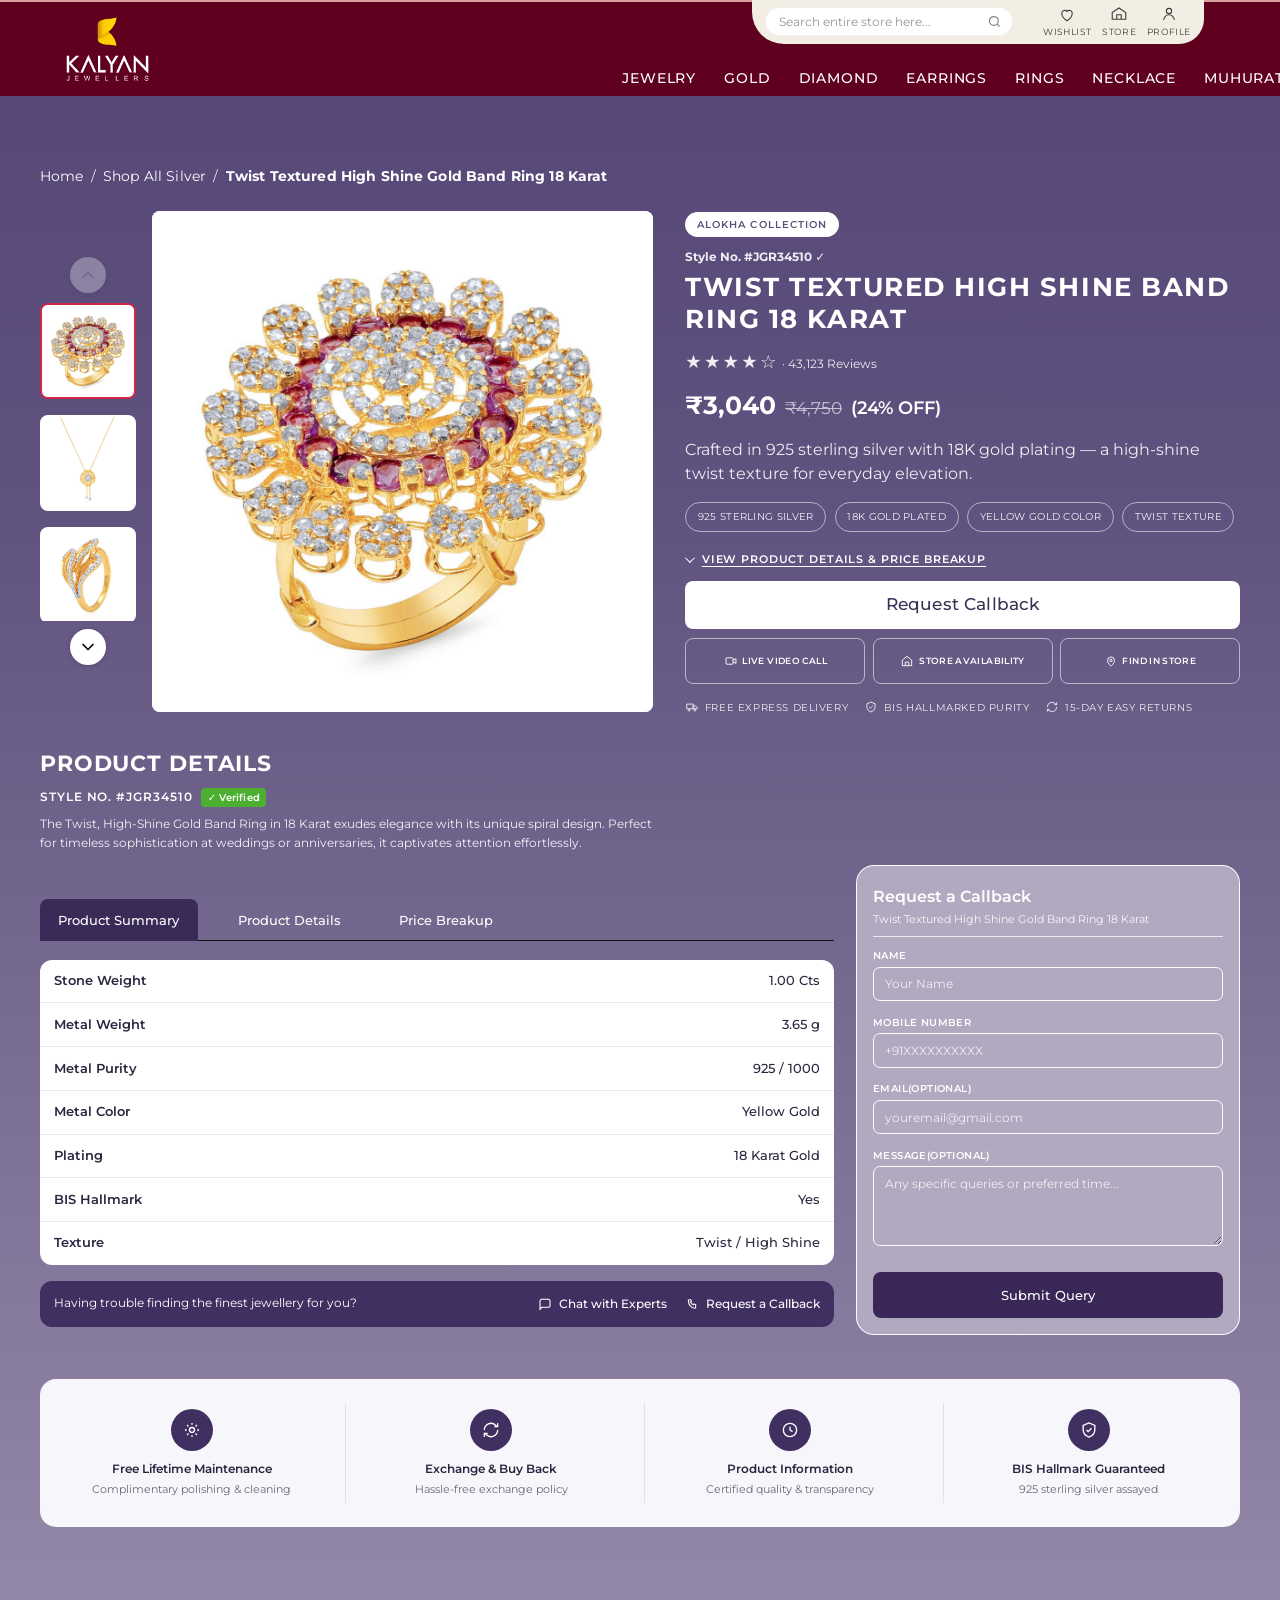
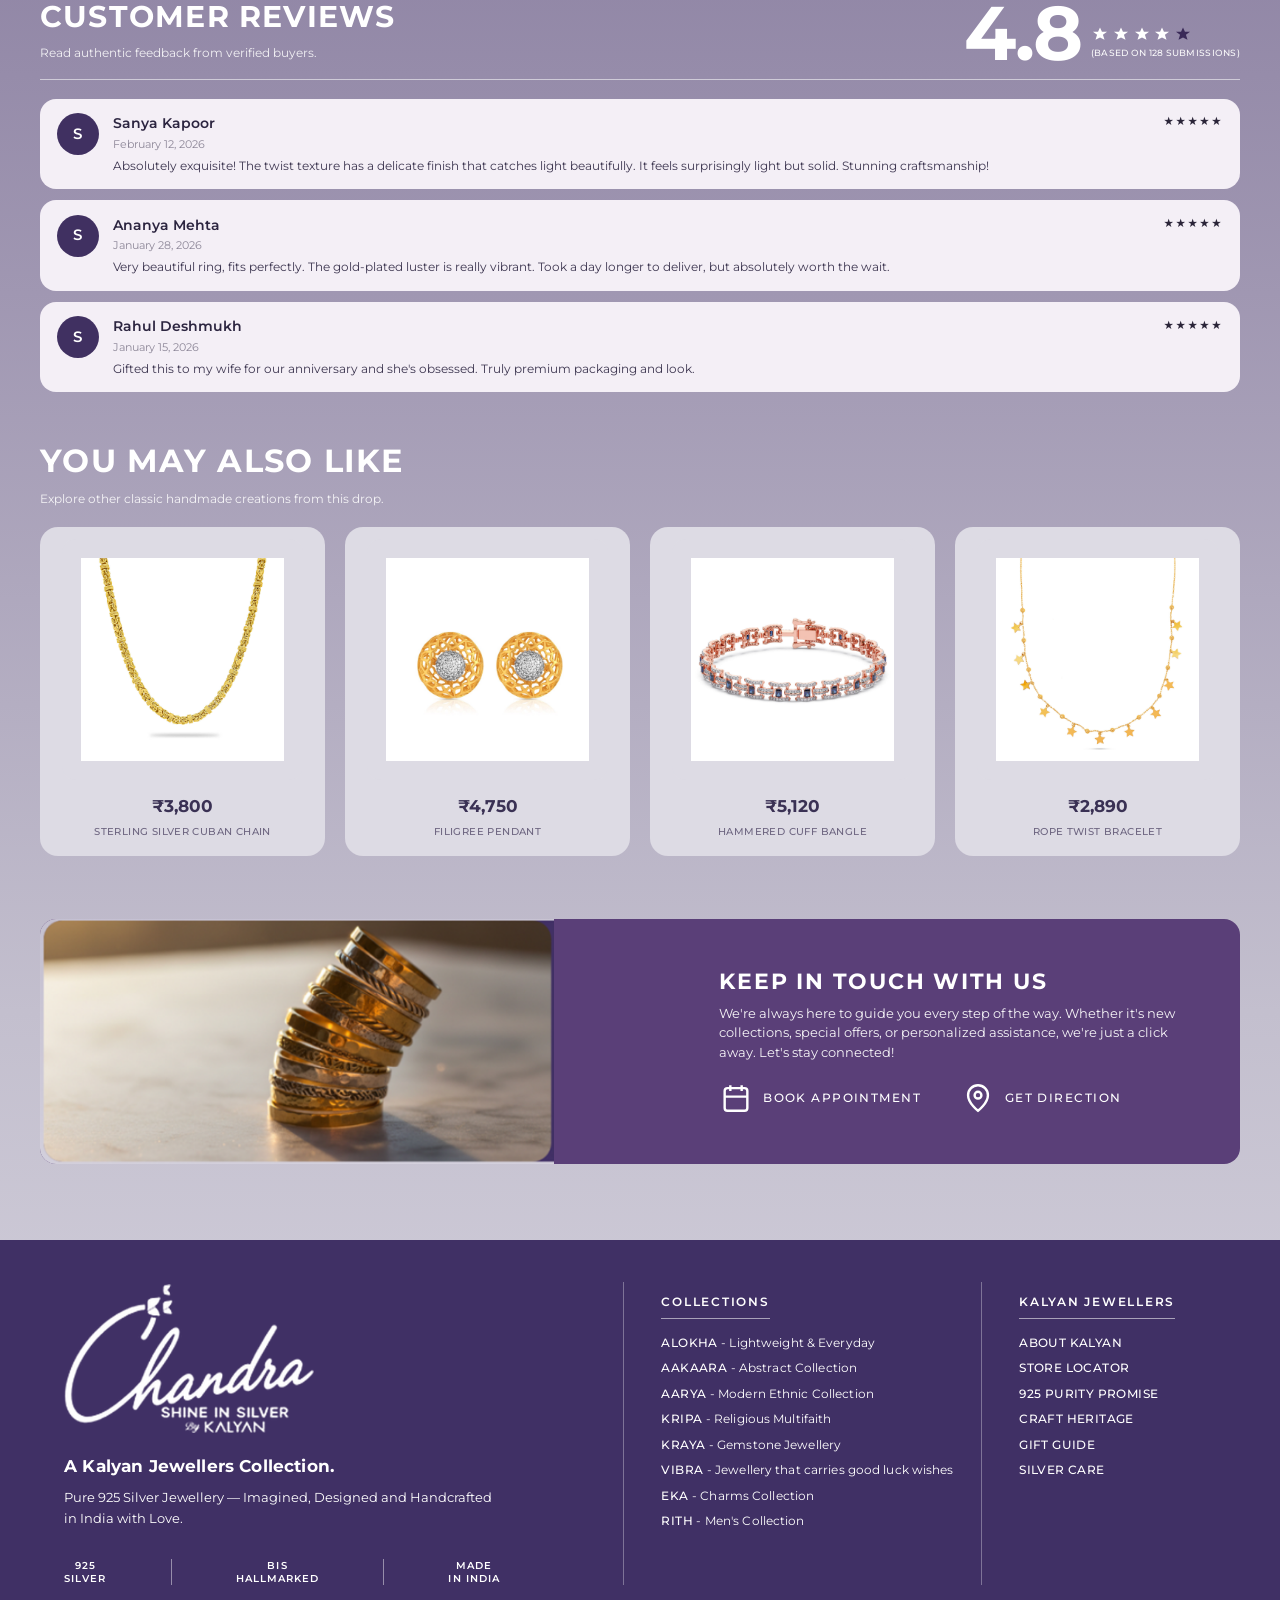
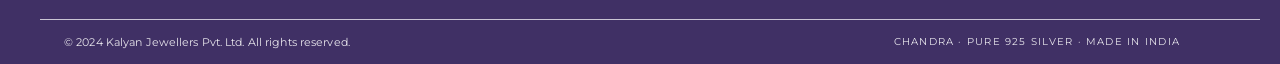
==== commit 79ef36f1: "footer" ====
--- a/pdp.html
+++ b/pdp.html
@@ -431,26 +431,48 @@
     </svg>
   </button>
 
-  <footer class="site-footer">
-    <div class="container footer-grid">
-      <div class="footer-brand">
-        <p class="script">Chandra</p>
-        <p class="tag">Shine in Silver by Kalyan</p>
-        <p>A Kalyan Jewellers Collection. Pure 925 Silver Jewellery — Handcrafted in India with Love.</p>
-        <div class="badges"><span>925 Silver</span><span>BIS Hallmarked</span><span>Made in India</span></div>
-      </div>
-      <div class="footer-col">
+  <footer class="home-footer">
+    <div class="home-footer-grid">
+      <div class="home-footer-brand">
+        <img class="home-footer-logo" src="assets/icon/chandra-footer-logo.png" width="230" height="137" alt="Chandra — Shine in Silver by Kalyan" />
+        <p class="home-footer-lead">A Kalyan Jewellers Collection.</p>
+        <p class="home-footer-desc"><span class="home-footer-desc-d">Pure 925 Silver Jewellery — Imagined, Designed and Handcrafted<br />in India with Love.</span><span class="home-footer-desc-m">Pure 925 Silver Jewellery Imagined, Designed and<br />Handcrafted in India with Love.</span></p>
+        <div class="home-footer-badges">
+          <span>925<br />Silver</span>
+          <span>BIS<br />Hallmarked</span>
+          <span>Made<br />in India</span>
+        </div>
+      </div>
+      <div class="home-footer-col">
         <h4>Collections</h4>
-        <ul><li>Alokha</li><li>Aarya</li><li>Aakaara</li><li>Kripa</li><li>Kraya</li><li>Vibra</li><li>Eka</li><li>Rith</li></ul>
-      </div>
-      <div class="footer-col">
+        <ul class="home-footer-list">
+          <li>Alokha <span>- Lightweight &amp; Everyday</span></li>
+          <li>Aakaara <span>- Abstract Collection</span></li>
+          <li>Aarya <span>- Modern Ethnic Collection</span></li>
+          <li>Kripa <span>- Religious Multifaith</span></li>
+          <li>Kraya <span>- Gemstone Jewellery</span></li>
+          <li>Vibra <span>- Jewellery that carries good luck wishes</span></li>
+          <li>Eka <span>- Charms Collection</span></li>
+          <li>Rith <span>- Men's Collection</span></li>
+        </ul>
+        <p class="home-footer-flow">ALOKHA - Lightweight &amp; Everyday | AAKAARA - Abstract Collection<br />AARYA - Modern Ethnic Collection | KRIPA - Religious Multifaith<br />VIBRA - Jewellery that carries good luck wishes |<br />KRAYA - Gemstone Jewellery | EKA - Charms Collection<br />RITH - Men's Collection</p>
+      </div>
+      <div class="home-footer-col">
         <h4>Kalyan Jewellers</h4>
-        <ul><li>About Kalyan</li><li>Store Locator</li><li>Silver Care</li></ul>
-      </div>
-    </div>
-    <div class="footer-bottom">
-      <span>© 2026 Kalyan Jewellers Pvt. Ltd.</span>
-      <span>Chandra — Pure 925 Silver — Made in India</span>
+        <ul class="home-footer-list">
+          <li><a href="#">About Kalyan</a></li>
+          <li><a href="#">Store Locator</a></li>
+          <li><a href="#">925 Purity Promise</a></li>
+          <li><a href="#">Craft Heritage</a></li>
+          <li><a href="#">Gift Guide</a></li>
+          <li><a href="#">Silver Care</a></li>
+        </ul>
+        <p class="home-footer-flow home-footer-flow-links"><a href="#">ABOUT KALYAN</a> | <a href="#">STORE LOCATOR</a> | <a href="#">925 PURITY PROMISE</a><br /><a href="#">CRAFT HERITAGE</a> | <a href="#">GIFT GUIDE</a> | <a href="#">SILVER CARE</a></p>
+      </div>
+    </div>
+    <div class="home-footer-bottom">
+      <span>© 2024 Kalyan Jewellers Pvt. Ltd. All rights reserved.</span>
+      <span>Chandra · Pure 925 Silver · Made in India</span>
     </div>
   </footer>
   <script src="js/main.js"></script>
--- a/css/styles.css
+++ b/css/styles.css
@@ -4633,3 +4633,338 @@
     height: 18px;
   }
 }
+
+/* Shared footer on the home, listing, and product pages. */
+.home-footer {
+  background: #403065;
+  padding: 2.6rem 0 0;
+  color: #fff;
+}
+
+.home-footer-grid {
+  display: grid;
+  grid-template-columns: 1.58fr 1.2fr 0.86fr;
+  gap: 0;
+  align-items: stretch;
+  width: min(100% - 4.5rem, 1160px);
+  margin-inline: auto;
+  padding-bottom: 2.15rem;
+}
+
+.home-footer-brand {
+  padding-top: 0.15rem;
+  padding-right: 2rem;
+}
+
+.home-footer-logo {
+  display: block;
+  width: 230px;
+  height: auto;
+  margin: 0 0 1.15rem;
+}
+
+.home-footer-lead {
+  margin: 0 0 0.4rem;
+  font-size: 1rem;
+  font-weight: 700;
+  letter-spacing: 0.01em;
+}
+
+.home-footer-desc {
+  margin: 0;
+  font-size: 0.74rem;
+  font-weight: 400;
+  line-height: 1.55;
+}
+
+.home-footer-desc-m,
+.home-footer-flow {
+  display: none;
+}
+
+.home-footer-badges {
+  display: flex;
+  align-items: center;
+  justify-content: space-between;
+  width: min(100%, 400px);
+  margin-top: 1.55rem;
+}
+
+.home-footer-badges span {
+  border-right: 1px solid rgba(255, 255, 255, 0.45);
+  padding: 0 3rem;
+  text-align: center;
+  font-size: 0.62rem;
+  font-weight: 600;
+  letter-spacing: 0.11em;
+  line-height: 1.3;
+  text-transform: uppercase;
+}
+
+.home-footer-badges span:first-child {
+  padding-left: 0;
+}
+
+.home-footer-badges span:last-child {
+  border-right: 0;
+  padding-right: 0;
+}
+
+.home-footer-col {
+  border-left: 1px solid rgba(255, 255, 255, 0.32);
+  padding: 0.45rem 0 0 2.35rem;
+}
+
+.home-footer-col h4 {
+  display: inline-block;
+  margin: 0 0 1.05rem;
+  padding-bottom: 0.42rem;
+  border-bottom: 1px solid rgba(255, 255, 255, 0.55);
+  font-size: 0.78rem;
+  font-weight: 600;
+  letter-spacing: 0.14em;
+  text-transform: uppercase;
+}
+
+.home-footer-col ul {
+  list-style: none;
+  margin: 0;
+  padding: 0;
+  display: grid;
+  gap: 0.62rem;
+  font-size: 0.72rem;
+  font-weight: 500;
+  letter-spacing: 0.035em;
+  line-height: 1.35;
+  text-transform: uppercase;
+}
+
+.home-footer-col li span {
+  font-weight: 400;
+  letter-spacing: 0.01em;
+  text-transform: none;
+}
+
+.home-footer-col a:hover {
+  opacity: 0.75;
+}
+
+.home-footer-bottom {
+  display: flex;
+  flex-wrap: wrap;
+  justify-content: space-between;
+  gap: 0.5rem 1rem;
+  width: 100%;
+  margin: 0;
+  padding: 0.85rem max(2.25rem, calc((100% - 1160px) / 2));
+  border-top: 1px solid rgba(255, 255, 255, 0.72);
+  color: rgba(255, 255, 255, 0.88);
+  font-size: 0.68rem;
+  font-weight: 400;
+  letter-spacing: 0.01em;
+}
+
+.home-footer-bottom span:last-child {
+  font-size: 0.64rem;
+  letter-spacing: 0.12em;
+  text-transform: uppercase;
+}
+
+.page-plp .home-footer,
+.page-pdp .home-footer {
+  margin-top: 2.5rem;
+}
+
+@media (min-width: 900px) {
+  .home-footer-grid {
+    grid-template-columns: 1.75fr 1.12fr 0.8fr;
+  }
+
+  .home-footer-brand {
+    padding-right: 2.4rem;
+  }
+
+  .home-footer-logo {
+    width: 250px;
+    margin-bottom: 1.3rem;
+  }
+
+  .home-footer-lead {
+    margin-bottom: 0.5rem;
+    font-size: 1.05rem;
+  }
+
+  .home-footer-desc {
+    max-width: none;
+    font-size: 0.84rem;
+    line-height: 1.55;
+  }
+
+  .home-footer-badges {
+    width: 100%;
+    max-width: none;
+    margin-top: 1.9rem;
+    justify-content: start;
+  }
+
+  .home-footer-badges span {
+    padding: 0 4rem;
+  }
+
+  .page-home .home-footer,
+  .page-plp .home-footer,
+  .page-pdp .home-footer {
+    padding-left: 40px;
+    padding-right: 20px;
+  }
+
+  .page-home .home-footer-grid,
+  .page-plp .home-footer-grid,
+  .page-pdp .home-footer-grid {
+    width: calc(100% - 3rem);
+    max-width: none;
+  }
+
+  .page-home .home-footer-bottom,
+  .page-plp .home-footer-bottom,
+  .page-pdp .home-footer-bottom {
+    padding-left: 1.5rem;
+    padding-right: 5rem;
+  }
+}
+
+@media (max-width: 899px) {
+  .page-home .home-footer.d-only {
+    display: block;
+  }
+
+  .m-footer {
+    display: none;
+  }
+
+  .home-footer {
+    padding: 1.4rem 0 1rem;
+  }
+
+  .page-plp .home-footer,
+  .page-pdp .home-footer {
+    margin-top: 1.5rem;
+  }
+
+  .home-footer-desc-d,
+  .home-footer-col ul.home-footer-list {
+    display: none;
+  }
+
+  .home-footer-desc-m,
+  .home-footer-flow {
+    display: block;
+  }
+
+  .home-footer-grid {
+    display: block;
+    width: min(100% - 2.6rem, 1160px);
+    margin-inline: auto;
+    padding-bottom: 0.2rem;
+  }
+
+  .home-footer-brand {
+    padding: 0;
+  }
+
+  .home-footer-logo {
+    width: 168px;
+    margin: 0.15rem 0 0.95rem;
+  }
+
+  .home-footer-lead {
+    margin: 0 0 0.35rem;
+    font-size: 1.02rem;
+    font-weight: 700;
+    letter-spacing: 0;
+  }
+
+  .home-footer-desc {
+    max-width: none;
+    margin: 0 0 1.35rem;
+    font-size: 0.74rem;
+    font-weight: 400;
+    line-height: 1.45;
+  }
+
+  .home-footer-badges {
+    display: grid;
+    grid-template-columns: repeat(3, 1fr);
+    width: 100%;
+    margin: 0 0 1.45rem;
+  }
+
+  .home-footer-badges span {
+    padding: 0 0.35rem;
+    border-right: 1px solid rgba(255, 255, 255, 0.7);
+    font-size: 0.68rem;
+    font-weight: 600;
+    letter-spacing: 0.05em;
+    line-height: 1.25;
+  }
+
+  .home-footer-col {
+    border: 0;
+    margin: 0 0 1.35rem;
+    padding: 0;
+  }
+
+  .home-footer-col h4 {
+    display: flex;
+    align-items: center;
+    width: 100%;
+    margin: 0 0 0.55rem;
+    padding: 0;
+    border-bottom: 0;
+    font-size: 1rem;
+    font-weight: 700;
+    letter-spacing: 0.04em;
+  }
+
+  .home-footer-col h4::after {
+    content: "";
+    flex: 1;
+    height: 1px;
+    margin-left: 0.75rem;
+    background: rgba(255, 255, 255, 0.85);
+  }
+
+  .home-footer-flow {
+    margin: 0;
+    font-size: 0.62rem;
+    font-weight: 500;
+    letter-spacing: 0.005em;
+    line-height: 1.7;
+  }
+
+  .home-footer-flow-links {
+    font-size: 0.64rem;
+    letter-spacing: 0.02em;
+    line-height: 1.75;
+  }
+
+  .home-footer-bottom {
+    display: block;
+    width: min(100% - 2.6rem, 1160px);
+    margin: 0.35rem auto 0;
+    padding: 0;
+    border-top: 0;
+    font-size: 0.62rem;
+    line-height: 1.55;
+    color: rgba(255, 255, 255, 0.92);
+  }
+
+  .home-footer-bottom span {
+    display: block;
+  }
+
+  .home-footer-bottom span:last-child {
+    font-size: 0.62rem;
+    letter-spacing: 0.03em;
+  }
+}
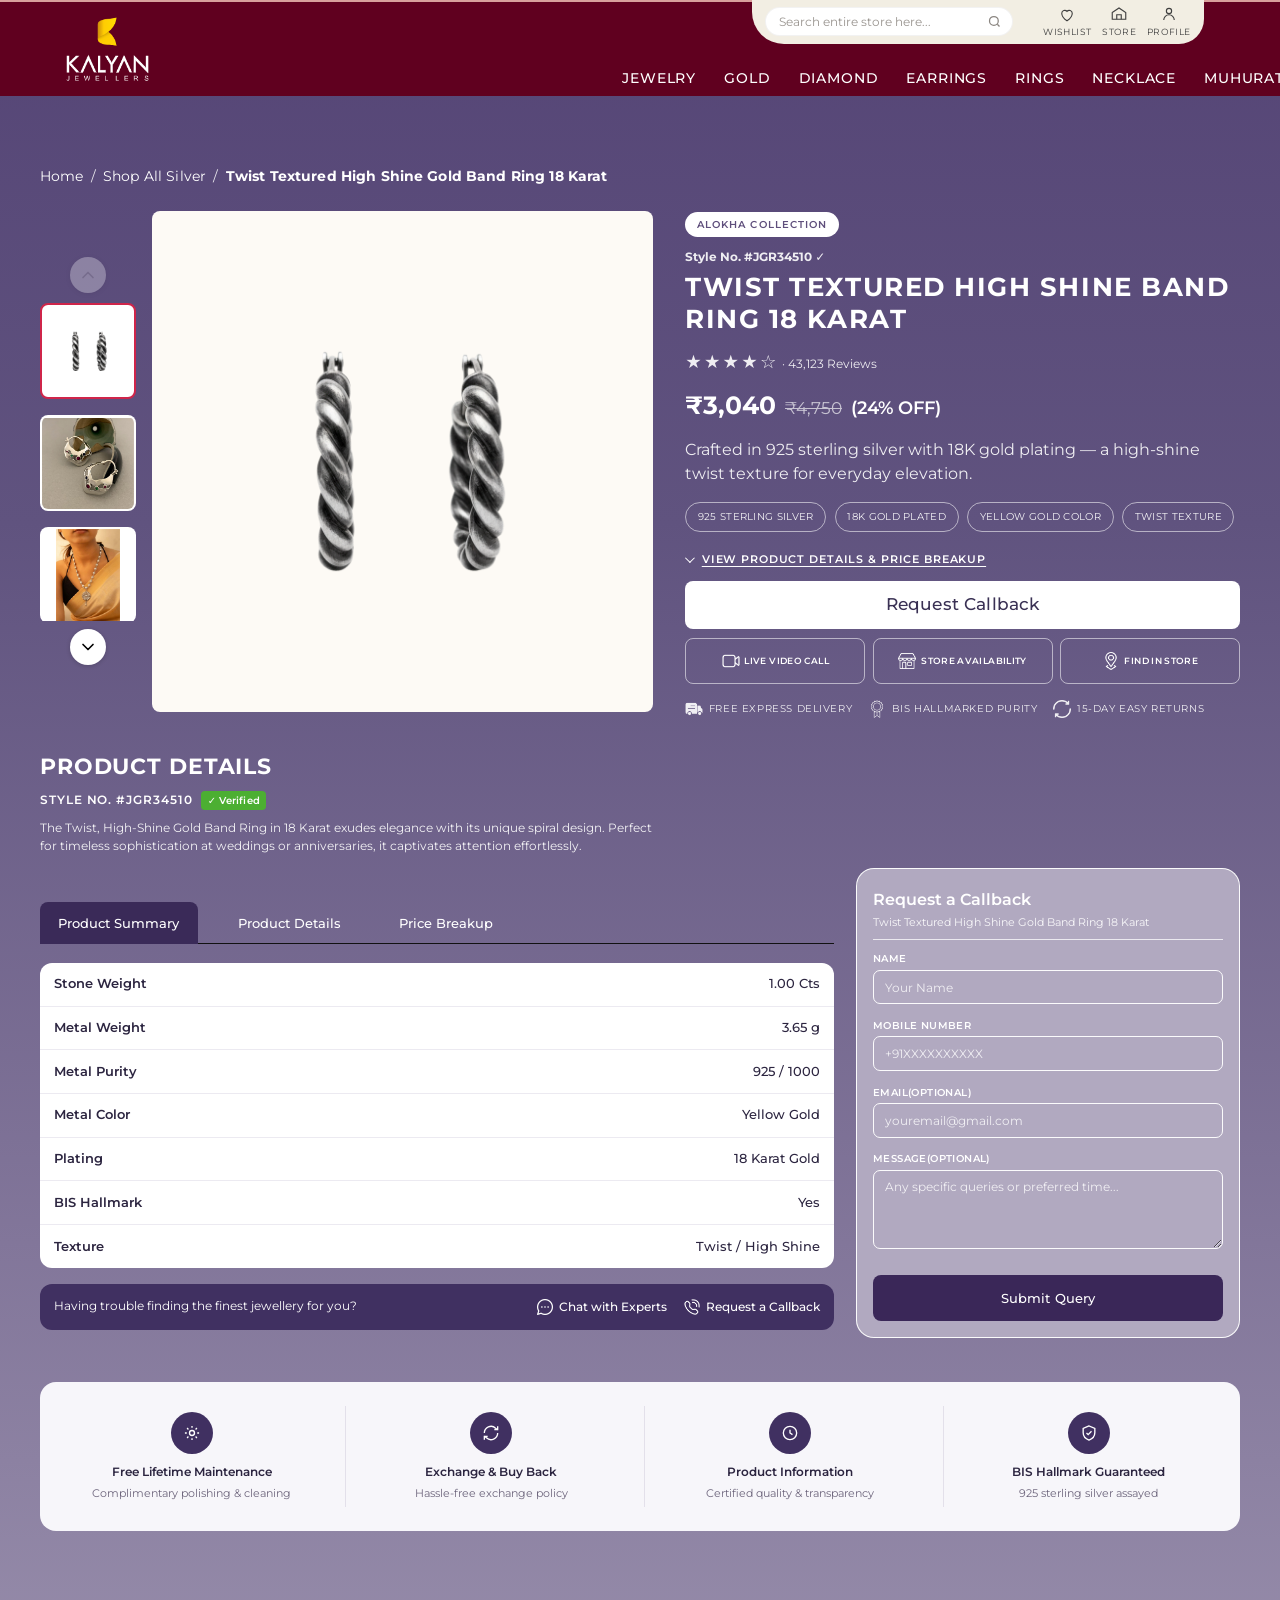
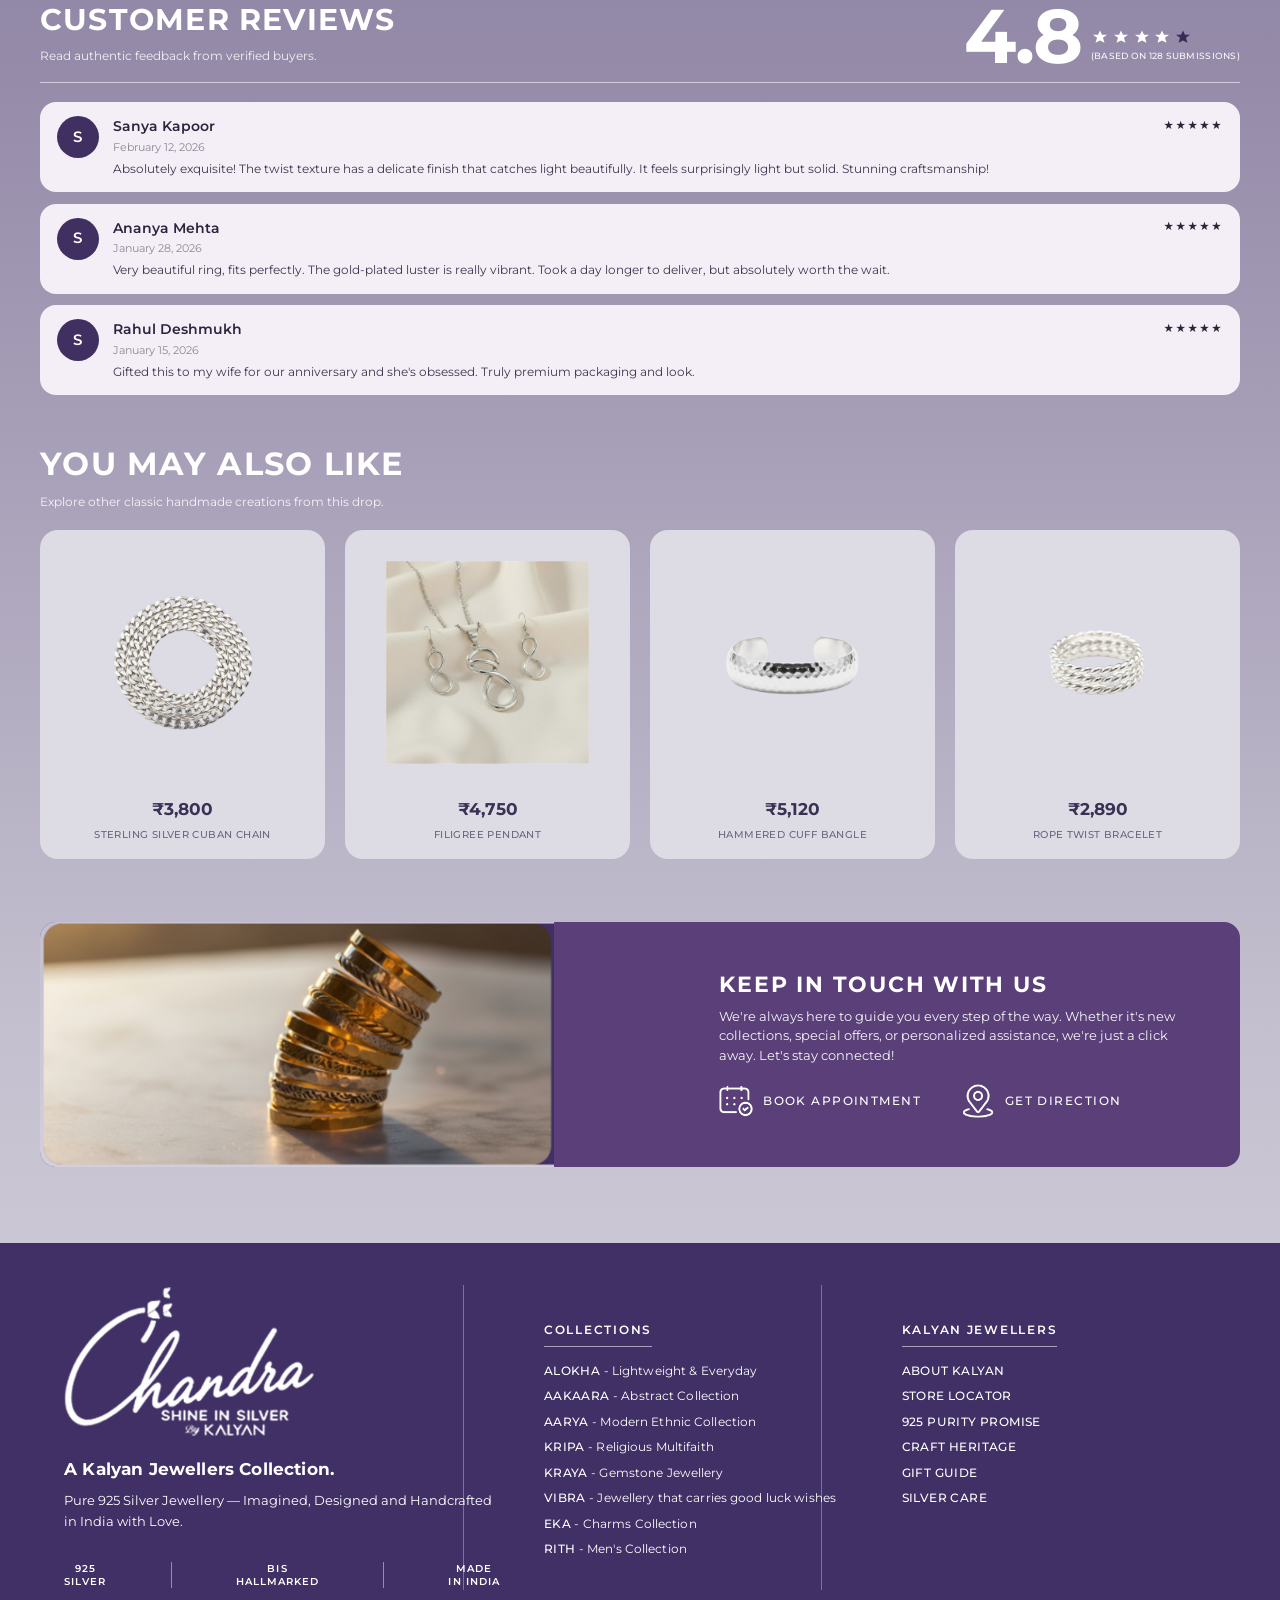
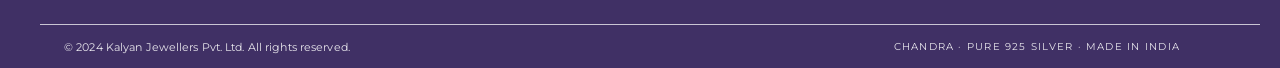
==== commit cbea8473: "bug-fix" ====
--- a/pdp.html
+++ b/pdp.html
@@ -153,30 +153,30 @@
           <a class="btn btn-light" href="#callback">Request Callback</a>
           <div class="secondary">
             <a class="btn btn-outline-light" href="#">
-              <svg viewBox="0 0 24 24" fill="none" stroke="currentColor" stroke-width="1.6" aria-hidden="true"><rect x="3.5" y="6.5" width="12" height="11" rx="1.5"/><path d="M15.5 10.5 20.5 8v8l-5-2.5"/></svg>
+              <img src="assets/icon/live-video.png" alt="" width="14" height="14" />
               <span>Live Video Call</span>
             </a>
             <a class="btn btn-outline-light" href="#">
-              <svg viewBox="0 0 24 24" fill="none" stroke="currentColor" stroke-width="1.6" aria-hidden="true"><path d="M4 10.5 12 4l8 6.5V20H4z"/><path d="M9 20v-6h6v6"/></svg>
+              <img src="assets/icon/store-availability.png" alt="" width="14" height="14" />
               <span>Store Availability</span>
             </a>
             <a class="btn btn-outline-light" href="#">
-              <svg viewBox="0 0 24 24" fill="none" stroke="currentColor" stroke-width="1.6" aria-hidden="true"><path d="M12 21s6-5.2 6-10a6 6 0 1 0-12 0c0 4.8 6 10 6 10z"/><circle cx="12" cy="11" r="2"/></svg>
+              <img src="assets/icon/find-in-store.png" alt="" width="14" height="14" />
               <span>Find in Store</span>
             </a>
           </div>
         </div>
         <div class="trust-row">
           <span>
-            <svg viewBox="0 0 24 24" fill="none" stroke="currentColor" stroke-width="1.6" aria-hidden="true"><path d="M3 7h11v8H3z"/><path d="M14 10h4l3 3v2h-7z"/><circle cx="7" cy="17.5" r="1.5"/><circle cx="17" cy="17.5" r="1.5"/></svg>
+            <img src="assets/icon/free-delivery.png" alt="" width="18" height="18" />
             Free Express Delivery
           </span>
           <span>
-            <svg viewBox="0 0 24 24" fill="none" stroke="currentColor" stroke-width="1.6" aria-hidden="true"><path d="M12 3.5 5 6.5v5.2c0 4.2 2.8 7.2 7 8.8 4.2-1.6 7-4.6 7-8.8V6.5L12 3.5z"/><path d="m9 12 2 2 4-4"/></svg>
+            <img src="assets/icon/bis-purity.png" alt="" width="18" height="18" />
             BIS Hallmarked Purity
           </span>
           <span>
-            <svg viewBox="0 0 24 24" fill="none" stroke="currentColor" stroke-width="1.6" aria-hidden="true"><path d="M4 12a8 8 0 0 1 13.5-5.8L20 8"/><path d="M20 4v4h-4"/><path d="M20 12a8 8 0 0 1-13.5 5.8L4 16"/><path d="M4 20v-4h4"/></svg>
+            <img src="assets/icon/easy-returns.png" alt="" width="18" height="18" />
             15-Day Easy Returns
           </span>
         </div>
@@ -273,11 +273,11 @@
         <p>Having trouble finding the finest jewellery for you?</p>
         <div class="details-help-actions">
           <a href="#">
-            <svg viewBox="0 0 24 24" fill="none" stroke="currentColor" stroke-width="1.6" aria-hidden="true"><path d="M7 17.5 4.5 20V7.5A2.5 2.5 0 0 1 7 5h10a2.5 2.5 0 0 1 2.5 2.5v7A2.5 2.5 0 0 1 17 17H7z"/></svg>
+            <img src="assets/icon/chat-experts.png" alt="" width="16" height="16" />
             Chat with Experts
           </a>
           <a href="#callback">
-            <svg viewBox="0 0 24 24" fill="none" stroke="currentColor" stroke-width="1.6" aria-hidden="true"><path d="M8 5.5h2.2l1.1 2.6-1.6 1a9 9 0 0 0 4.2 4.2l1-1.6 2.6 1.1V17a1.5 1.5 0 0 1-1.6 1.5A12.5 12.5 0 0 1 6.5 7.1 1.5 1.5 0 0 1 8 5.5z"/></svg>
+            <img src="assets/icon/request-callback.png" alt="" width="16" height="16" />
             Request a Callback
           </a>
         </div>
@@ -407,11 +407,11 @@
         <p>We're always here to guide you every step of the way. Whether it's new collections, special offers, or personalized assistance, we're just a click away. Let's stay connected!</p>
         <div class="links">
           <a href="#">
-            <svg viewBox="0 0 24 24" fill="none" stroke="currentColor" stroke-width="1.7" aria-hidden="true"><rect x="4" y="5" width="16" height="16" rx="2"/><path d="M8 3v4M16 3v4M4 11h16"/></svg>
+            <img class="keep-icon" src="assets/icon/book-appointment.png" alt="" width="34" height="34" />
             Book Appointment
           </a>
           <a href="#">
-            <svg viewBox="0 0 24 24" fill="none" stroke="currentColor" stroke-width="1.7" aria-hidden="true"><path d="M12 21s7-5.4 7-11a7 7 0 10-14 0c0 5.6 7 11 7 11z"/><circle cx="12" cy="10" r="2.4"/></svg>
+            <img class="keep-icon" src="assets/icon/get-direction.png" alt="" width="34" height="34" />
             Get Direction
           </a>
         </div>
--- a/css/styles.css
+++ b/css/styles.css
@@ -859,6 +859,7 @@
 }
 
 .craft-banner {
+  position: relative;
   border-radius: 28px;
   background: linear-gradient(145deg, #4d3368 0%, #3a2550 52%, #322048 100%);
   padding: 1.75rem 1.35rem 2rem;
@@ -867,6 +868,17 @@
   color: var(--white);
   overflow: hidden;
   box-shadow: var(--shadow);
+}
+
+.craft-ring {
+  position: absolute;
+  z-index: 2;
+  left: 26%;
+  bottom: -30%;
+  width: min(250px, 24%);
+  height: auto;
+  pointer-events: none;
+  user-select: none;
 }
 
 .craft-intro {
@@ -1373,7 +1385,8 @@
 
 .page-plp .keep-banner .links svg,
 .page-plp .keep-banner .keep-icon,
-.page-pdp .keep-banner .links svg {
+.page-pdp .keep-banner .links svg,
+.page-pdp .keep-banner .keep-icon {
   width: 34px;
   height: 34px;
   flex-shrink: 0;
@@ -2065,9 +2078,11 @@
 }
 
 .pdp-ctas .secondary .btn svg,
-.trust-row svg {
-  width: 14px;
-  height: 14px;
+.pdp-ctas .secondary .btn img,
+.trust-row svg,
+.trust-row img {
+  width: 18px;
+  height: 18px;
   flex-shrink: 0;
 }
 
@@ -2272,7 +2287,8 @@
   font-weight: 500;
 }
 
-.details-help-actions svg {
+.details-help-actions svg,
+.details-help-actions img {
   width: 16px;
   height: 16px;
 }
@@ -2939,17 +2955,26 @@
   }
 
   .craft-banner {
-    width: min(1080px, 100%);
-    max-width: 1080px;
+    width: min(1120px, 100%);
+    max-width: 1120px;
     aspect-ratio: auto;
     height: auto;
     margin-inline: auto;
-    grid-template-columns: minmax(0, 0.9fr) minmax(0, 1.1fr);
-    gap: clamp(1.25rem, 2.2vw, 2.25rem);
-    align-items: start;
-    padding: clamp(1.75rem, 2.5vw, 2.5rem) clamp(2rem, 3vw, 2.75rem);
-    border-radius: 40px;
+    grid-template-columns: minmax(0, 0.92fr) minmax(0, 1.08fr);
+    gap: 1.25rem 1.5rem;
+    align-items: stretch;
+    padding: 2.35rem 2.5rem 2.15rem 2.65rem;
+    border-radius: 28px;
+    background: #413066;
     box-sizing: border-box;
+    min-height: 430px;
+  }
+
+  .craft-ring {
+    left: 25.5%;
+    bottom: -86px;
+    width: 276px;
+    z-index: 3;
   }
 
   .craft-intro {
@@ -2960,42 +2985,89 @@
     min-height: 0;
     height: 100%;
     padding-bottom: 0;
+    z-index: 2;
+  }
+
+  .craft-eyebrow {
+    font-size: 0.68rem;
+    letter-spacing: 0.22em;
+    margin-bottom: 0.85rem;
   }
 
   .craft-title {
-    font-size: clamp(1.5rem, 2.2vw, 1.875rem);
-    margin-bottom: 0.875rem;
+    font-size: clamp(2.15rem, 3.1vw, 2.7rem);
+    font-weight: 800;
+    letter-spacing: 0.01em;
+    line-height: 0.98;
+    margin-bottom: 0.95rem;
   }
 
   .craft-lead {
-    font-size: 0.75rem;
+    font-size: 0.78rem;
     max-width: none;
-    line-height: 1.6;
+    line-height: 1.55;
+    opacity: 0.9;
   }
 
   .craft-feature {
-    margin-top: 0;
-    padding-top: 0.65rem;
+    margin-top: auto;
+    padding-top: 1.35rem;
+    z-index: 4;
+    gap: 0.05rem;
+  }
+
+  .craft-feature-num {
+    font-size: clamp(5.4rem, 7.2vw, 6.6rem);
+    font-weight: 700;
+    letter-spacing: -0.04em;
+    line-height: 0.8;
+  }
+
+  .craft-feature-label {
+    font-size: 0.78rem;
+    font-weight: 700;
+    letter-spacing: 0.06em;
+    line-height: 1.25;
+  }
+
+  .technique-list {
+    gap: 1.05rem;
+    padding-top: 0.15rem;
+    align-content: space-between;
+    position: relative;
     z-index: 2;
   }
 
-  .craft-feature-num {
-    font-size: clamp(3.25rem, 5vw, 4.5rem);
-  }
-
-  .technique-list {
-    gap: clamp(0.5rem, 0.85vw, 0.75rem);
-    padding-top: 0;
-    align-content: start;
+  .technique-list li {
+    grid-template-columns: 4.4rem minmax(0, 1fr);
+    align-items: center;
+    gap: 0.2rem 0.7rem;
   }
 
   .technique-list .num {
-    font-size: 1.5rem;
+    font-size: 2.35rem;
+    font-weight: 600;
+    color: rgba(255, 255, 255, 0.28);
+    line-height: 1;
+  }
+
+  .technique-list strong {
+    display: block;
+    margin: 0 0 0.18rem;
+    font-size: 1.28rem;
+    font-weight: 700;
+    letter-spacing: 0;
+    text-transform: none;
+    line-height: 1.1;
   }
 
   .technique-list p {
-    font-size: 0.625rem;
-    line-height: 1.5;
+    display: block;
+    margin: 0;
+    max-width: none;
+    font-size: 0.72rem;
+    line-height: 1.4;
+    opacity: 0.88;
   }
 
   .cta-split {
@@ -3038,6 +3110,16 @@
     min-height: 240px;
     max-height: 260px;
     object-fit: cover;
+  }
+
+  .page-plp .keep-banner .links .keep-icon,
+  .page-pdp .keep-banner .links .keep-icon {
+    width: 34px;
+    height: 34px;
+    min-height: 0;
+    max-height: none;
+    aspect-ratio: auto;
+    object-fit: contain;
   }
 
   .page-plp .keep-banner .copy,
@@ -4333,7 +4415,8 @@
     text-align: center;
   }
 
-  .pdp-ctas .secondary .btn svg {
+  .pdp-ctas .secondary .btn svg,
+  .pdp-ctas .secondary .btn img {
     width: 16px;
     height: 16px;
   }
@@ -4603,7 +4686,8 @@
     white-space: nowrap;
   }
 
-  .page-pdp .keep-banner .links svg {
+  .page-pdp .keep-banner .links svg,
+  .page-pdp .keep-banner .keep-icon {
     width: 22px;
     height: 22px;
     flex-shrink: 0;
@@ -4712,7 +4796,8 @@
 
 .home-footer-col {
   border-left: 1px solid rgba(255, 255, 255, 0.32);
-  padding: 0.45rem 0 0 2.35rem;
+  padding: 2rem 2rem 2rem 5rem;
+  margin-left:-10rem;
 }
 
 .home-footer-col h4 {
@@ -4936,14 +5021,14 @@
 
   .home-footer-flow {
     margin: 0;
-    font-size: 0.62rem;
+    font-size: 0.8rem;
     font-weight: 500;
     letter-spacing: 0.005em;
     line-height: 1.7;
   }
 
   .home-footer-flow-links {
-    font-size: 0.64rem;
+    font-size: 0.8rem;
     letter-spacing: 0.02em;
     line-height: 1.75;
   }
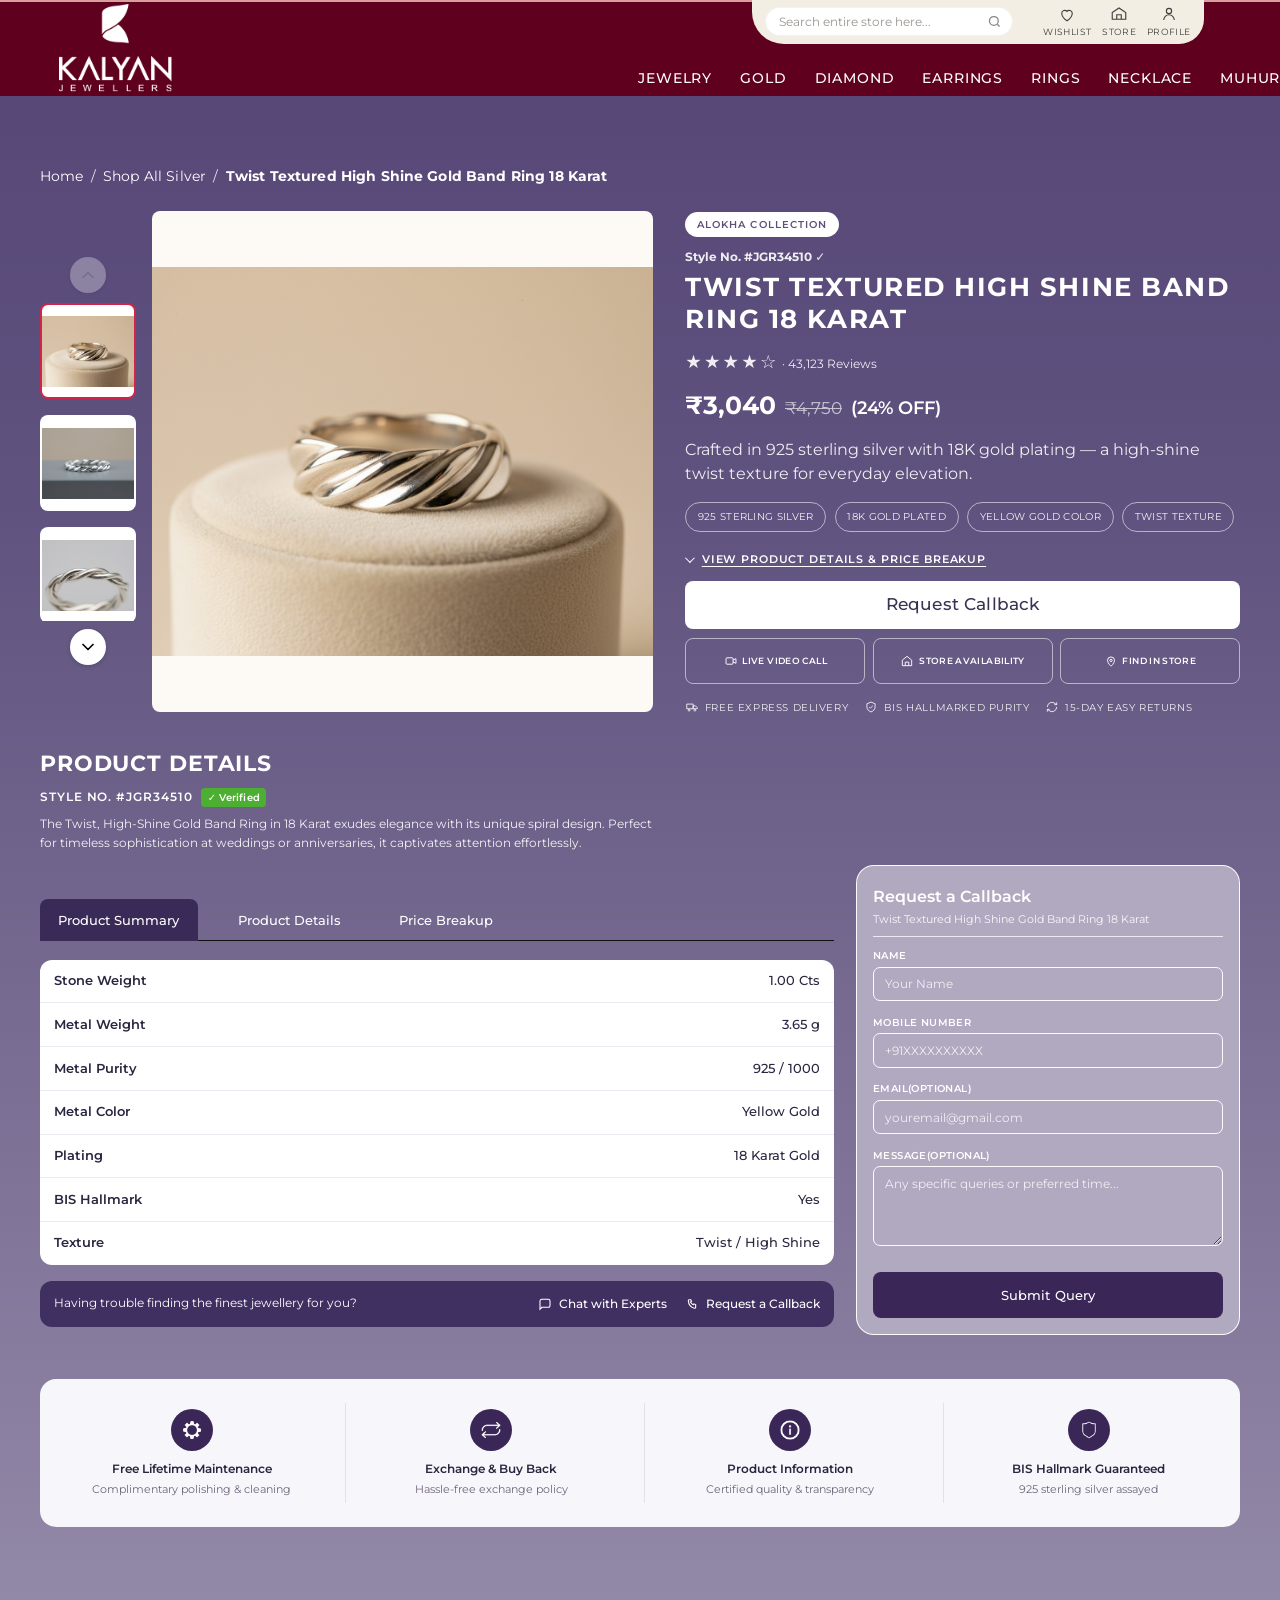
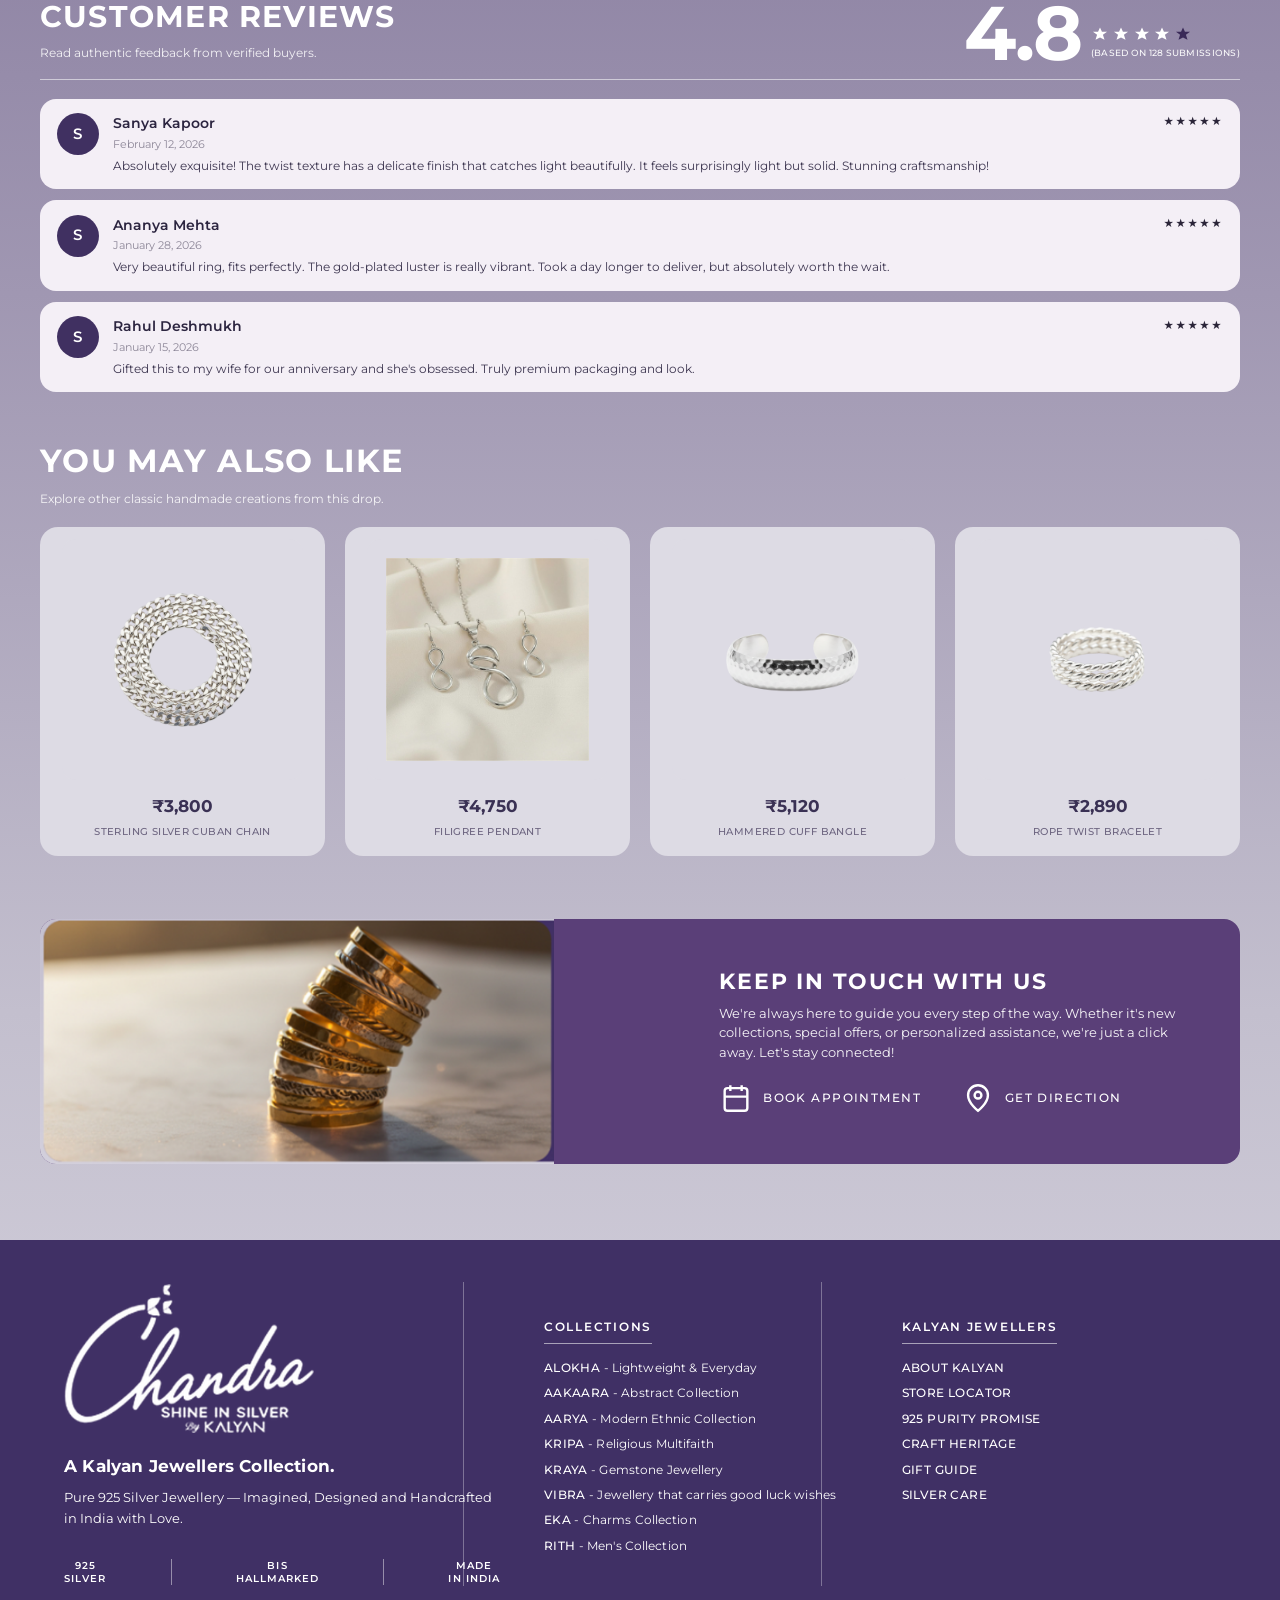
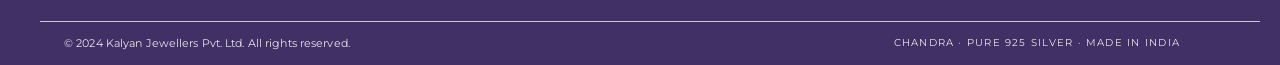
==== commit 8abc57db: "oct-23" ====
--- a/pdp.html
+++ b/pdp.html
@@ -98,10 +98,10 @@
             <svg viewBox="0 0 24 24" fill="none" stroke="currentColor" stroke-width="2" stroke-linecap="round" stroke-linejoin="round" aria-hidden="true"><path d="m18 15-6-6-6 6"/></svg>
           </button>
           <div class="gallery-thumbs">
-            <button type="button" class="is-active" data-gallery-thumb data-index="0"><img src="assets/products/ring.jpg" alt="" /></button>
-            <button type="button" data-gallery-thumb data-index="1"><img src="assets/products/p5.jpg" alt="" /></button>
-            <button type="button" data-gallery-thumb data-index="2"><img src="assets/products/p3.jpg" alt="" /></button>
-            <button type="button" data-gallery-thumb data-index="3"><img src="assets/products/p1.jpg" alt="" /></button>
+            <button type="button" class="is-active" data-gallery-thumb data-index="0"><img src="assets/products/ring1.jpg" alt="" /></button>
+            <button type="button" data-gallery-thumb data-index="1"><img src="assets/products/ring1.1.jpg" alt="" /></button>
+            <button type="button" data-gallery-thumb data-index="2"><img src="assets/products/ring1.2.jpg" alt="" /></button>
+            <button type="button" data-gallery-thumb data-index="3"><img src="assets/products/ring1.3.jpg" alt="" /></button>
           </div>
           <button type="button" class="gallery-scroll-btn" data-gallery-scroll="1" aria-label="Next image">
             <svg viewBox="0 0 24 24" fill="none" stroke="currentColor" stroke-width="2" stroke-linecap="round" stroke-linejoin="round" aria-hidden="true"><path d="m6 9 6 6 6-6"/></svg>
@@ -113,10 +113,10 @@
           </button>
           <div class="gallery-viewport">
             <div class="gallery-track" data-gallery-track>
-              <div class="gallery-slide"><img src="assets/products/ring.jpg" alt="Twist textured band ring" /></div>
-              <div class="gallery-slide"><img src="assets/products/p5.jpg" alt="" /></div>
-              <div class="gallery-slide"><img src="assets/products/p3.jpg" alt="" /></div>
-              <div class="gallery-slide"><img src="assets/products/p1.jpg" alt="" /></div>
+              <div class="gallery-slide"><img src="assets/products/ring1.jpg" alt="Twist textured band ring" /></div>
+              <div class="gallery-slide"><img src="assets/products/ring1.1.jpg" alt="" /></div>
+              <div class="gallery-slide"><img src="assets/products/ring1.2.jpg" alt="" /></div>
+              <div class="gallery-slide"><img src="assets/products/ring1.3.jpg" alt="" /></div>
             </div>
           </div>
           <div class="gallery-dots">
@@ -153,30 +153,30 @@
           <a class="btn btn-light" href="#callback">Request Callback</a>
           <div class="secondary">
             <a class="btn btn-outline-light" href="#">
-              <img src="assets/icon/live-video.png" alt="" width="14" height="14" />
+              <svg viewBox="0 0 24 24" fill="none" stroke="currentColor" stroke-width="1.6" aria-hidden="true"><rect x="3.5" y="6.5" width="12" height="11" rx="1.5"/><path d="M15.5 10.5 20.5 8v8l-5-2.5"/></svg>
               <span>Live Video Call</span>
             </a>
             <a class="btn btn-outline-light" href="#">
-              <img src="assets/icon/store-availability.png" alt="" width="14" height="14" />
+              <svg viewBox="0 0 24 24" fill="none" stroke="currentColor" stroke-width="1.6" aria-hidden="true"><path d="M4 10.5 12 4l8 6.5V20H4z"/><path d="M9 20v-6h6v6"/></svg>
               <span>Store Availability</span>
             </a>
             <a class="btn btn-outline-light" href="#">
-              <img src="assets/icon/find-in-store.png" alt="" width="14" height="14" />
+              <svg viewBox="0 0 24 24" fill="none" stroke="currentColor" stroke-width="1.6" aria-hidden="true"><path d="M12 21s6-5.2 6-10a6 6 0 1 0-12 0c0 4.8 6 10 6 10z"/><circle cx="12" cy="11" r="2"/></svg>
               <span>Find in Store</span>
             </a>
           </div>
         </div>
         <div class="trust-row">
           <span>
-            <img src="assets/icon/free-delivery.png" alt="" width="18" height="18" />
+            <svg viewBox="0 0 24 24" fill="none" stroke="currentColor" stroke-width="1.6" aria-hidden="true"><path d="M3 7h11v8H3z"/><path d="M14 10h4l3 3v2h-7z"/><circle cx="7" cy="17.5" r="1.5"/><circle cx="17" cy="17.5" r="1.5"/></svg>
             Free Express Delivery
           </span>
           <span>
-            <img src="assets/icon/bis-purity.png" alt="" width="18" height="18" />
+            <svg viewBox="0 0 24 24" fill="none" stroke="currentColor" stroke-width="1.6" aria-hidden="true"><path d="M12 3.5 5 6.5v5.2c0 4.2 2.8 7.2 7 8.8 4.2-1.6 7-4.6 7-8.8V6.5L12 3.5z"/><path d="m9 12 2 2 4-4"/></svg>
             BIS Hallmarked Purity
           </span>
           <span>
-            <img src="assets/icon/easy-returns.png" alt="" width="18" height="18" />
+            <svg viewBox="0 0 24 24" fill="none" stroke="currentColor" stroke-width="1.6" aria-hidden="true"><path d="M4 12a8 8 0 0 1 13.5-5.8L20 8"/><path d="M20 4v4h-4"/><path d="M20 12a8 8 0 0 1-13.5 5.8L4 16"/><path d="M4 20v-4h4"/></svg>
             15-Day Easy Returns
           </span>
         </div>
@@ -273,11 +273,11 @@
         <p>Having trouble finding the finest jewellery for you?</p>
         <div class="details-help-actions">
           <a href="#">
-            <img src="assets/icon/chat-experts.png" alt="" width="16" height="16" />
+            <svg viewBox="0 0 24 24" fill="none" stroke="currentColor" stroke-width="1.6" aria-hidden="true"><path d="M7 17.5 4.5 20V7.5A2.5 2.5 0 0 1 7 5h10a2.5 2.5 0 0 1 2.5 2.5v7A2.5 2.5 0 0 1 17 17H7z"/></svg>
             Chat with Experts
           </a>
           <a href="#callback">
-            <img src="assets/icon/request-callback.png" alt="" width="16" height="16" />
+            <svg viewBox="0 0 24 24" fill="none" stroke="currentColor" stroke-width="1.6" aria-hidden="true"><path d="M8 5.5h2.2l1.1 2.6-1.6 1a9 9 0 0 0 4.2 4.2l1-1.6 2.6 1.1V17a1.5 1.5 0 0 1-1.6 1.5A12.5 12.5 0 0 1 6.5 7.1 1.5 1.5 0 0 1 8 5.5z"/></svg>
             Request a Callback
           </a>
         </div>
@@ -286,22 +286,22 @@
 
     <section class="pdp-assurances" aria-label="Product assurances">
       <article>
-        <span class="assure-icon" aria-hidden="true"><svg viewBox="0 0 24 24" fill="none" stroke="currentColor" stroke-width="1.6"><circle cx="12" cy="12" r="3"/><path d="M12 3.5v2.2M12 18.3v2.2M3.5 12h2.2M18.3 12h2.2M6.1 6.1l1.6 1.6M16.3 16.3l1.6 1.6M17.9 6.1l-1.6 1.6M7.7 16.3l-1.6 1.6"/></svg></span>
+        <span class="assure-icon" aria-hidden="true"><img src="assets/icon/assure1.png" alt="" /></span>
         <h3>Free Lifetime Maintenance</h3>
         <p>Complimentary polishing &amp; cleaning</p>
       </article>
       <article>
-        <span class="assure-icon" aria-hidden="true"><svg viewBox="0 0 24 24" fill="none" stroke="currentColor" stroke-width="1.6"><path d="M4 12a8 8 0 0 1 13.5-5.8L20 8"/><path d="M20 4v4h-4"/><path d="M20 12a8 8 0 0 1-13.5 5.8L4 16"/><path d="M4 20v-4h4"/></svg></span>
+        <span class="assure-icon" aria-hidden="true"><img src="assets/icon/assure2.png" alt="" /></span>
         <h3>Exchange &amp; Buy Back</h3>
         <p>Hassle-free exchange policy</p>
       </article>
       <article>
-        <span class="assure-icon" aria-hidden="true"><svg viewBox="0 0 24 24" fill="none" stroke="currentColor" stroke-width="1.6"><circle cx="12" cy="12" r="8"/><path d="M12 8v4l3 2"/></svg></span>
+        <span class="assure-icon" aria-hidden="true"><img src="assets/icon/assure3.png" alt="" /></span>
         <h3>Product Information</h3>
         <p>Certified quality &amp; transparency</p>
       </article>
       <article>
-        <span class="assure-icon" aria-hidden="true"><svg viewBox="0 0 24 24" fill="none" stroke="currentColor" stroke-width="1.6"><path d="M12 3.5 5 6.5v5.2c0 4.2 2.8 7.2 7 8.8 4.2-1.6 7-4.6 7-8.8V6.5L12 3.5z"/><path d="m9 12 2 2 4-4"/></svg></span>
+        <span class="assure-icon" aria-hidden="true"><img src="assets/icon/assure4.png" alt="" /></span>
         <h3>BIS Hallmark Guaranteed</h3>
         <p>925 sterling silver assayed</p>
       </article>
@@ -407,11 +407,11 @@
         <p>We're always here to guide you every step of the way. Whether it's new collections, special offers, or personalized assistance, we're just a click away. Let's stay connected!</p>
         <div class="links">
           <a href="#">
-            <img class="keep-icon" src="assets/icon/book-appointment.png" alt="" width="34" height="34" />
+            <svg viewBox="0 0 24 24" fill="none" stroke="currentColor" stroke-width="1.7" aria-hidden="true"><rect x="4" y="5" width="16" height="16" rx="2"/><path d="M8 3v4M16 3v4M4 11h16"/></svg>
             Book Appointment
           </a>
           <a href="#">
-            <img class="keep-icon" src="assets/icon/get-direction.png" alt="" width="34" height="34" />
+            <svg viewBox="0 0 24 24" fill="none" stroke="currentColor" stroke-width="1.7" aria-hidden="true"><path d="M12 21s7-5.4 7-11a7 7 0 10-14 0c0 5.6 7 11 7 11z"/><circle cx="12" cy="10" r="2.4"/></svg>
             Get Direction
           </a>
         </div>
--- a/css/styles.css
+++ b/css/styles.css
@@ -859,7 +859,6 @@
 }
 
 .craft-banner {
-  position: relative;
   border-radius: 28px;
   background: linear-gradient(145deg, #4d3368 0%, #3a2550 52%, #322048 100%);
   padding: 1.75rem 1.35rem 2rem;
@@ -868,17 +867,6 @@
   color: var(--white);
   overflow: hidden;
   box-shadow: var(--shadow);
-}
-
-.craft-ring {
-  position: absolute;
-  z-index: 2;
-  left: 26%;
-  bottom: -30%;
-  width: min(250px, 24%);
-  height: auto;
-  pointer-events: none;
-  user-select: none;
 }
 
 .craft-intro {
@@ -1110,6 +1098,7 @@
   width: 22px;
   height: 22px;
   flex-shrink: 0;
+  object-fit: contain;
 }
 
 .keep-banner {
@@ -1391,6 +1380,8 @@
   height: 34px;
   flex-shrink: 0;
   stroke-width: 1.7;
+  aspect-ratio: auto;
+  object-fit: contain;
 }
 
 @media (max-width: 899px) {
@@ -2078,11 +2069,9 @@
 }
 
 .pdp-ctas .secondary .btn svg,
-.pdp-ctas .secondary .btn img,
-.trust-row svg,
-.trust-row img {
-  width: 18px;
-  height: 18px;
+.trust-row svg {
+  width: 14px;
+  height: 14px;
   flex-shrink: 0;
 }
 
@@ -2287,8 +2276,7 @@
   font-weight: 500;
 }
 
-.details-help-actions svg,
-.details-help-actions img {
+.details-help-actions svg {
   width: 16px;
   height: 16px;
 }
@@ -2372,8 +2360,16 @@
   height: 42px;
   margin-bottom: 0.55rem;
   border-radius: 50%;
-  background: #403061;
+  background: #3a2758;
   color: #fff;
+  isolation: isolate;
+}
+
+.assure-icon img {
+  width: 20px;
+  height: 20px;
+  object-fit: contain;
+  mix-blend-mode: lighten;
 }
 
 .assure-icon svg {
@@ -2955,26 +2951,17 @@
   }
 
   .craft-banner {
-    width: min(1120px, 100%);
-    max-width: 1120px;
+    width: min(1080px, 100%);
+    max-width: 1080px;
     aspect-ratio: auto;
     height: auto;
     margin-inline: auto;
-    grid-template-columns: minmax(0, 0.92fr) minmax(0, 1.08fr);
-    gap: 1.25rem 1.5rem;
-    align-items: stretch;
-    padding: 2.35rem 2.5rem 2.15rem 2.65rem;
-    border-radius: 28px;
-    background: #413066;
+    grid-template-columns: minmax(0, 0.9fr) minmax(0, 1.1fr);
+    gap: clamp(1.25rem, 2.2vw, 2.25rem);
+    align-items: start;
+    padding: clamp(1.75rem, 2.5vw, 2.5rem) clamp(2rem, 3vw, 2.75rem);
+    border-radius: 40px;
     box-sizing: border-box;
-    min-height: 430px;
-  }
-
-  .craft-ring {
-    left: 25.5%;
-    bottom: -86px;
-    width: 276px;
-    z-index: 3;
   }
 
   .craft-intro {
@@ -2985,89 +2972,42 @@
     min-height: 0;
     height: 100%;
     padding-bottom: 0;
+  }
+
+  .craft-title {
+    font-size: clamp(1.5rem, 2.2vw, 1.875rem);
+    margin-bottom: 0.875rem;
+  }
+
+  .craft-lead {
+    font-size: 0.75rem;
+    max-width: none;
+    line-height: 1.6;
+  }
+
+  .craft-feature {
+    margin-top: 0;
+    padding-top: 0.65rem;
     z-index: 2;
   }
 
-  .craft-eyebrow {
-    font-size: 0.68rem;
-    letter-spacing: 0.22em;
-    margin-bottom: 0.85rem;
-  }
-
-  .craft-title {
-    font-size: clamp(2.15rem, 3.1vw, 2.7rem);
-    font-weight: 800;
-    letter-spacing: 0.01em;
-    line-height: 0.98;
-    margin-bottom: 0.95rem;
-  }
-
-  .craft-lead {
-    font-size: 0.78rem;
-    max-width: none;
-    line-height: 1.55;
-    opacity: 0.9;
-  }
-
-  .craft-feature {
-    margin-top: auto;
-    padding-top: 1.35rem;
-    z-index: 4;
-    gap: 0.05rem;
-  }
-
   .craft-feature-num {
-    font-size: clamp(5.4rem, 7.2vw, 6.6rem);
-    font-weight: 700;
-    letter-spacing: -0.04em;
-    line-height: 0.8;
-  }
-
-  .craft-feature-label {
-    font-size: 0.78rem;
-    font-weight: 700;
-    letter-spacing: 0.06em;
-    line-height: 1.25;
+    font-size: clamp(3.25rem, 5vw, 4.5rem);
   }
 
   .technique-list {
-    gap: 1.05rem;
-    padding-top: 0.15rem;
-    align-content: space-between;
-    position: relative;
-    z-index: 2;
-  }
-
-  .technique-list li {
-    grid-template-columns: 4.4rem minmax(0, 1fr);
-    align-items: center;
-    gap: 0.2rem 0.7rem;
+    gap: clamp(0.5rem, 0.85vw, 0.75rem);
+    padding-top: 0;
+    align-content: start;
   }
 
   .technique-list .num {
-    font-size: 2.35rem;
-    font-weight: 600;
-    color: rgba(255, 255, 255, 0.28);
-    line-height: 1;
-  }
-
-  .technique-list strong {
-    display: block;
-    margin: 0 0 0.18rem;
-    font-size: 1.28rem;
-    font-weight: 700;
-    letter-spacing: 0;
-    text-transform: none;
-    line-height: 1.1;
+    font-size: 1.5rem;
   }
 
   .technique-list p {
-    display: block;
-    margin: 0;
-    max-width: none;
-    font-size: 0.72rem;
-    line-height: 1.4;
-    opacity: 0.88;
+    font-size: 0.625rem;
+    line-height: 1.5;
   }
 
   .cta-split {
@@ -3110,16 +3050,6 @@
     min-height: 240px;
     max-height: 260px;
     object-fit: cover;
-  }
-
-  .page-plp .keep-banner .links .keep-icon,
-  .page-pdp .keep-banner .links .keep-icon {
-    width: 34px;
-    height: 34px;
-    min-height: 0;
-    max-height: none;
-    aspect-ratio: auto;
-    object-fit: contain;
   }
 
   .page-plp .keep-banner .copy,
@@ -4258,6 +4188,7 @@
     width: 22px;
     height: 22px;
     flex-shrink: 0;
+    object-fit: contain;
   }
 
   .m-btn-fill {
@@ -4415,8 +4346,7 @@
     text-align: center;
   }
 
-  .pdp-ctas .secondary .btn svg,
-  .pdp-ctas .secondary .btn img {
+  .pdp-ctas .secondary .btn svg {
     width: 16px;
     height: 16px;
   }
@@ -4502,6 +4432,11 @@
     width: 54px;
     height: 54px;
     margin-bottom: 0.7rem;
+  }
+
+  .assure-icon img {
+    width: 24px;
+    height: 24px;
   }
 
   .assure-icon svg {
@@ -4691,6 +4626,8 @@
     width: 22px;
     height: 22px;
     flex-shrink: 0;
+    aspect-ratio: auto;
+    object-fit: contain;
   }
 
   .pdp-top-row {
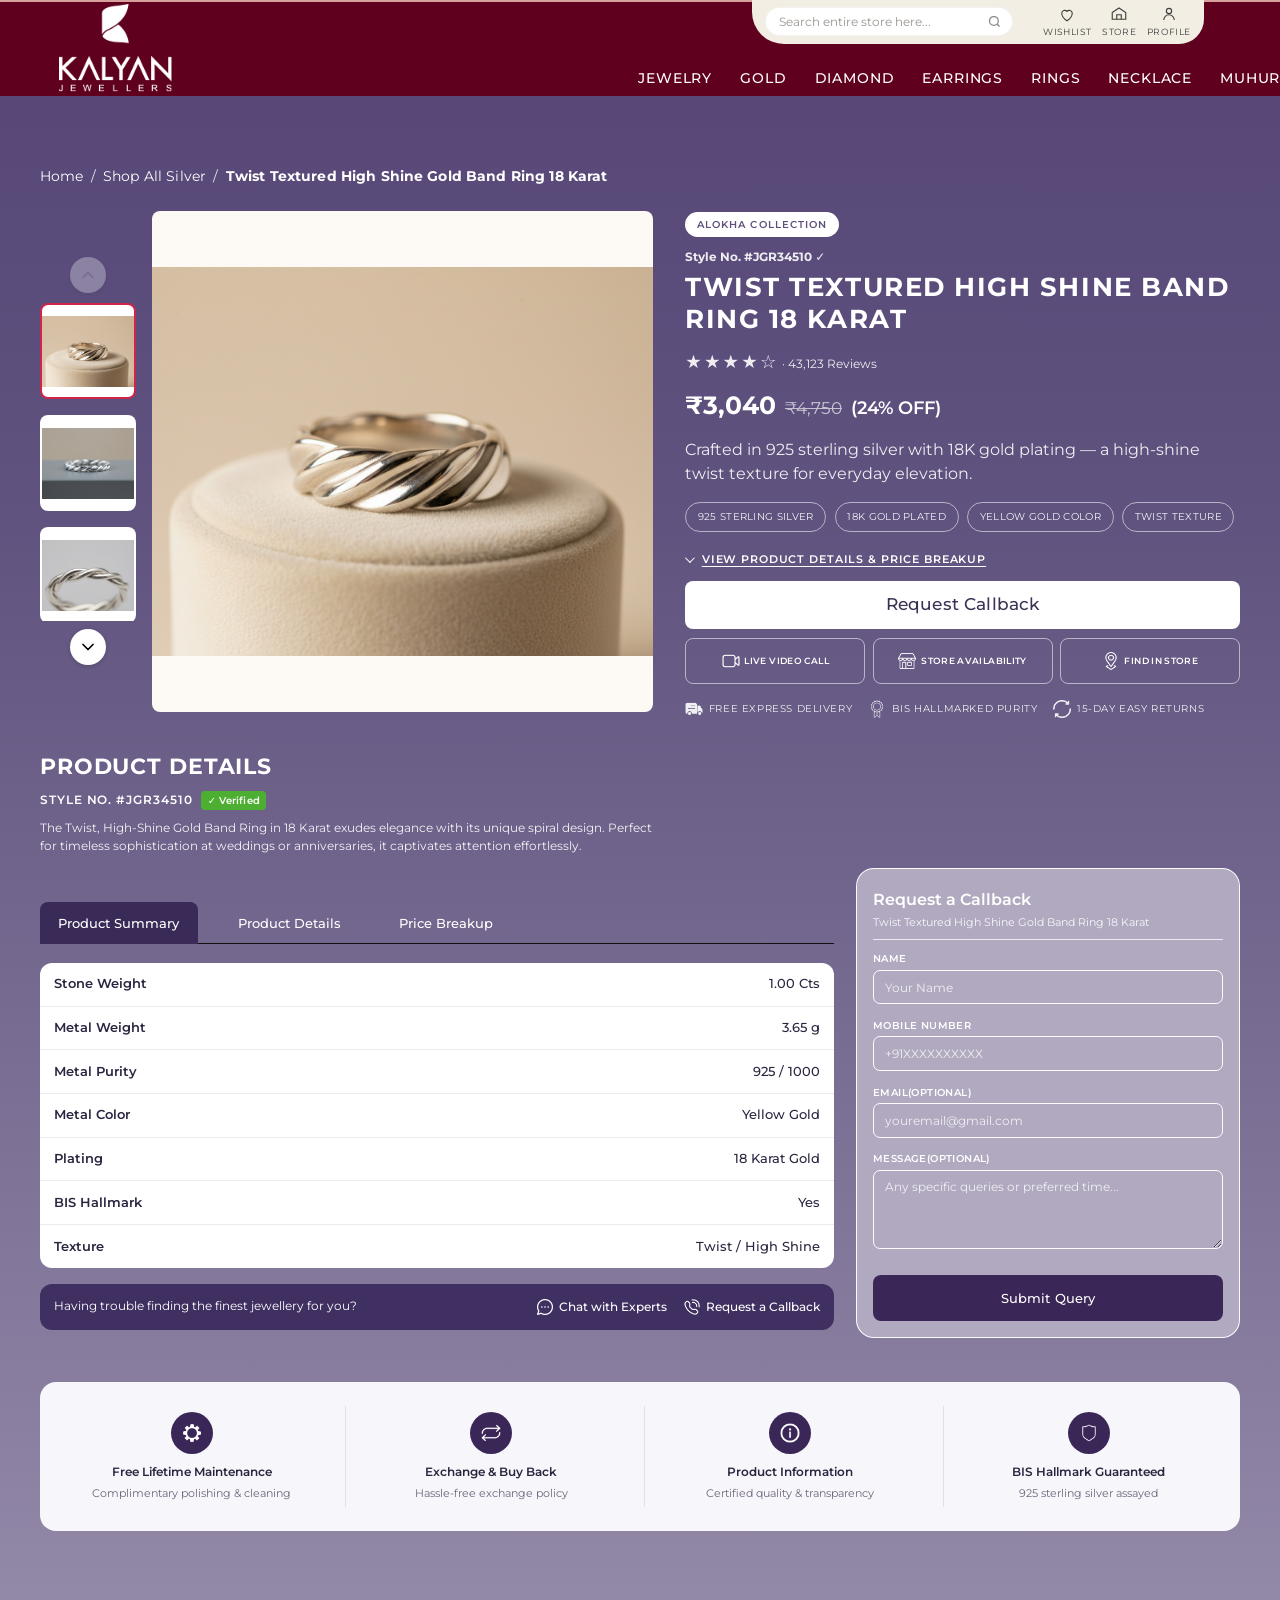
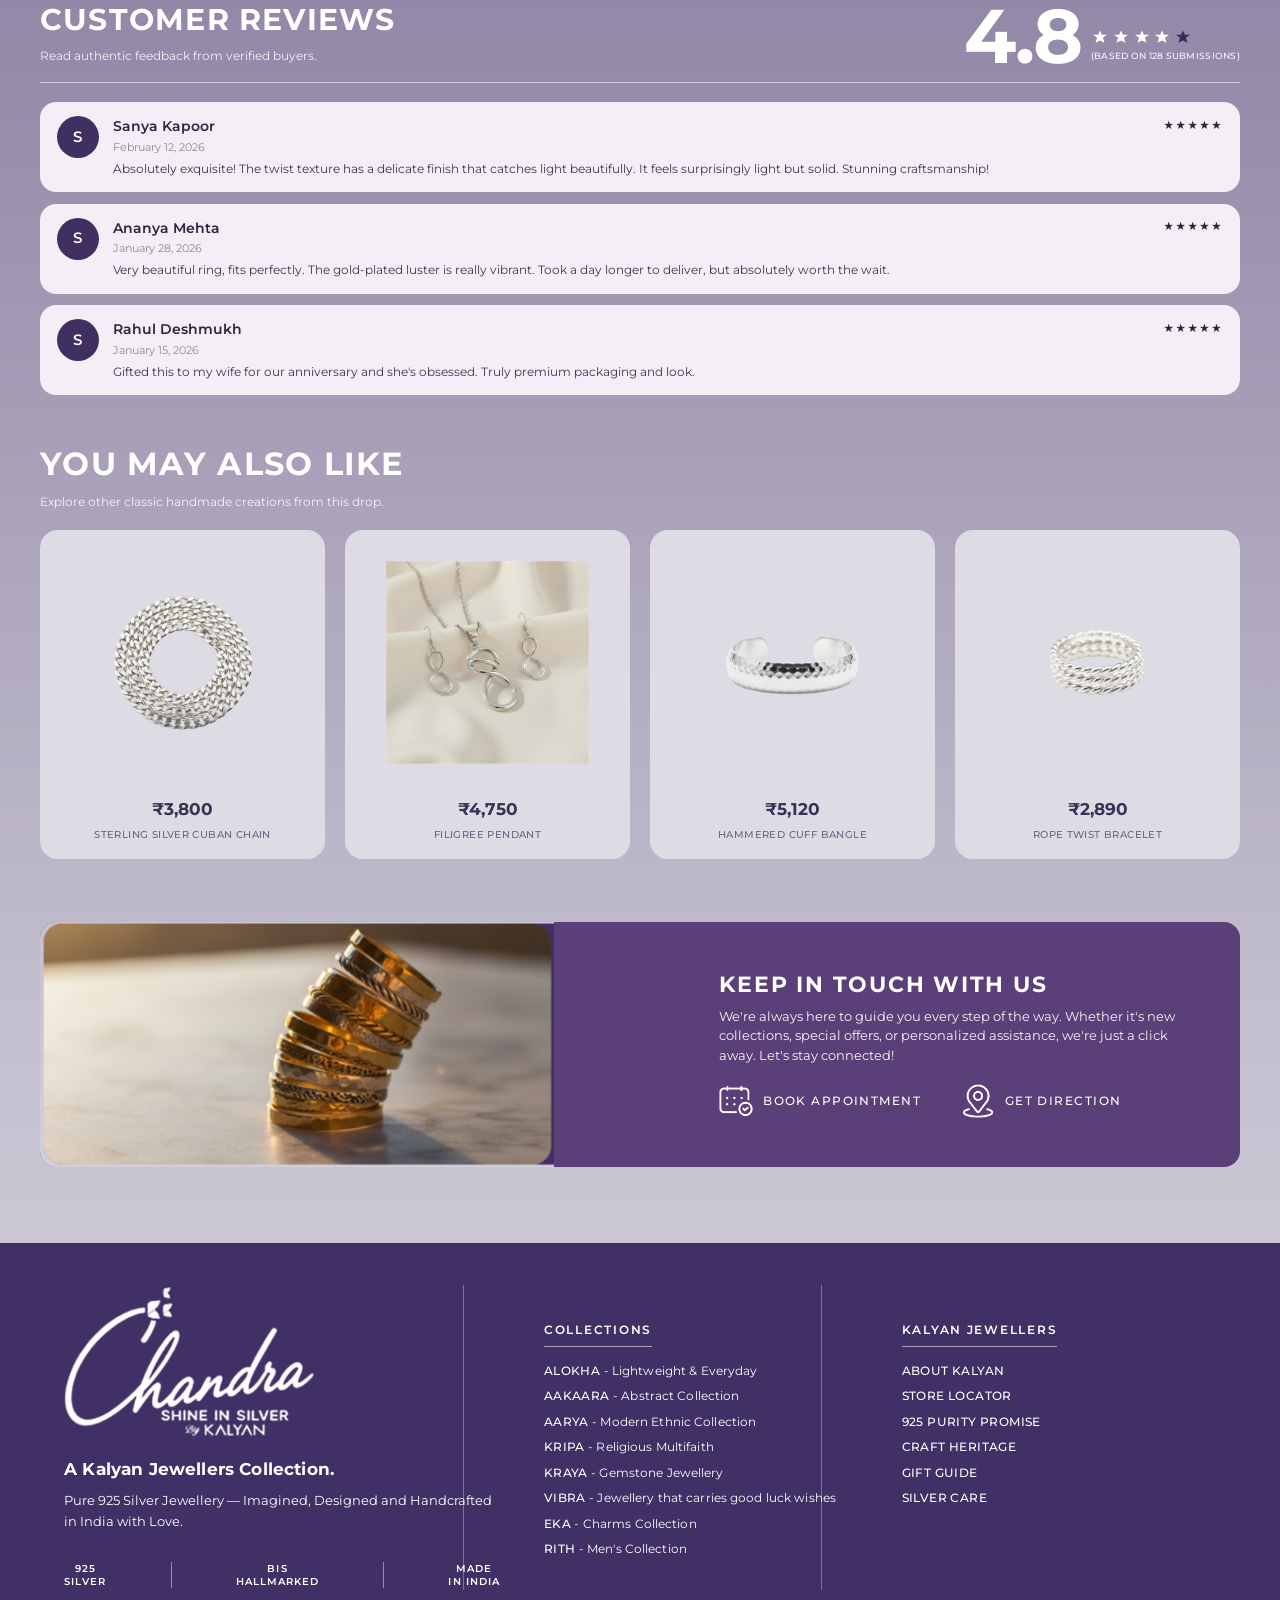
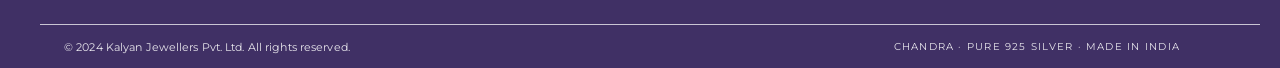
==== commit 458b80ad: "Merge branch 'issue'" ====
--- a/pdp.html
+++ b/pdp.html
@@ -153,30 +153,30 @@
           <a class="btn btn-light" href="#callback">Request Callback</a>
           <div class="secondary">
             <a class="btn btn-outline-light" href="#">
-              <svg viewBox="0 0 24 24" fill="none" stroke="currentColor" stroke-width="1.6" aria-hidden="true"><rect x="3.5" y="6.5" width="12" height="11" rx="1.5"/><path d="M15.5 10.5 20.5 8v8l-5-2.5"/></svg>
+              <img src="assets/icon/live-video.png" alt="" width="14" height="14" />
               <span>Live Video Call</span>
             </a>
             <a class="btn btn-outline-light" href="#">
-              <svg viewBox="0 0 24 24" fill="none" stroke="currentColor" stroke-width="1.6" aria-hidden="true"><path d="M4 10.5 12 4l8 6.5V20H4z"/><path d="M9 20v-6h6v6"/></svg>
+              <img src="assets/icon/store-availability.png" alt="" width="14" height="14" />
               <span>Store Availability</span>
             </a>
             <a class="btn btn-outline-light" href="#">
-              <svg viewBox="0 0 24 24" fill="none" stroke="currentColor" stroke-width="1.6" aria-hidden="true"><path d="M12 21s6-5.2 6-10a6 6 0 1 0-12 0c0 4.8 6 10 6 10z"/><circle cx="12" cy="11" r="2"/></svg>
+              <img src="assets/icon/find-in-store.png" alt="" width="14" height="14" />
               <span>Find in Store</span>
             </a>
           </div>
         </div>
         <div class="trust-row">
           <span>
-            <svg viewBox="0 0 24 24" fill="none" stroke="currentColor" stroke-width="1.6" aria-hidden="true"><path d="M3 7h11v8H3z"/><path d="M14 10h4l3 3v2h-7z"/><circle cx="7" cy="17.5" r="1.5"/><circle cx="17" cy="17.5" r="1.5"/></svg>
+            <img src="assets/icon/free-delivery.png" alt="" width="18" height="18" />
             Free Express Delivery
           </span>
           <span>
-            <svg viewBox="0 0 24 24" fill="none" stroke="currentColor" stroke-width="1.6" aria-hidden="true"><path d="M12 3.5 5 6.5v5.2c0 4.2 2.8 7.2 7 8.8 4.2-1.6 7-4.6 7-8.8V6.5L12 3.5z"/><path d="m9 12 2 2 4-4"/></svg>
+            <img src="assets/icon/bis-purity.png" alt="" width="18" height="18" />
             BIS Hallmarked Purity
           </span>
           <span>
-            <svg viewBox="0 0 24 24" fill="none" stroke="currentColor" stroke-width="1.6" aria-hidden="true"><path d="M4 12a8 8 0 0 1 13.5-5.8L20 8"/><path d="M20 4v4h-4"/><path d="M20 12a8 8 0 0 1-13.5 5.8L4 16"/><path d="M4 20v-4h4"/></svg>
+            <img src="assets/icon/easy-returns.png" alt="" width="18" height="18" />
             15-Day Easy Returns
           </span>
         </div>
@@ -273,11 +273,11 @@
         <p>Having trouble finding the finest jewellery for you?</p>
         <div class="details-help-actions">
           <a href="#">
-            <svg viewBox="0 0 24 24" fill="none" stroke="currentColor" stroke-width="1.6" aria-hidden="true"><path d="M7 17.5 4.5 20V7.5A2.5 2.5 0 0 1 7 5h10a2.5 2.5 0 0 1 2.5 2.5v7A2.5 2.5 0 0 1 17 17H7z"/></svg>
+            <img src="assets/icon/chat-experts.png" alt="" width="16" height="16" />
             Chat with Experts
           </a>
           <a href="#callback">
-            <svg viewBox="0 0 24 24" fill="none" stroke="currentColor" stroke-width="1.6" aria-hidden="true"><path d="M8 5.5h2.2l1.1 2.6-1.6 1a9 9 0 0 0 4.2 4.2l1-1.6 2.6 1.1V17a1.5 1.5 0 0 1-1.6 1.5A12.5 12.5 0 0 1 6.5 7.1 1.5 1.5 0 0 1 8 5.5z"/></svg>
+            <img src="assets/icon/request-callback.png" alt="" width="16" height="16" />
             Request a Callback
           </a>
         </div>
@@ -407,11 +407,11 @@
         <p>We're always here to guide you every step of the way. Whether it's new collections, special offers, or personalized assistance, we're just a click away. Let's stay connected!</p>
         <div class="links">
           <a href="#">
-            <svg viewBox="0 0 24 24" fill="none" stroke="currentColor" stroke-width="1.7" aria-hidden="true"><rect x="4" y="5" width="16" height="16" rx="2"/><path d="M8 3v4M16 3v4M4 11h16"/></svg>
+            <img class="keep-icon" src="assets/icon/book-appointment.png" alt="" width="34" height="34" />
             Book Appointment
           </a>
           <a href="#">
-            <svg viewBox="0 0 24 24" fill="none" stroke="currentColor" stroke-width="1.7" aria-hidden="true"><path d="M12 21s7-5.4 7-11a7 7 0 10-14 0c0 5.6 7 11 7 11z"/><circle cx="12" cy="10" r="2.4"/></svg>
+            <img class="keep-icon" src="assets/icon/get-direction.png" alt="" width="34" height="34" />
             Get Direction
           </a>
         </div>
--- a/css/styles.css
+++ b/css/styles.css
@@ -859,6 +859,7 @@
 }
 
 .craft-banner {
+  position: relative;
   border-radius: 28px;
   background: linear-gradient(145deg, #4d3368 0%, #3a2550 52%, #322048 100%);
   padding: 1.75rem 1.35rem 2rem;
@@ -867,6 +868,17 @@
   color: var(--white);
   overflow: hidden;
   box-shadow: var(--shadow);
+}
+
+.craft-ring {
+  position: absolute;
+  z-index: 2;
+  left: 26%;
+  bottom: -30%;
+  width: min(250px, 24%);
+  height: auto;
+  pointer-events: none;
+  user-select: none;
 }
 
 .craft-intro {
@@ -2069,9 +2081,11 @@
 }
 
 .pdp-ctas .secondary .btn svg,
-.trust-row svg {
-  width: 14px;
-  height: 14px;
+.pdp-ctas .secondary .btn img,
+.trust-row svg,
+.trust-row img {
+  width: 18px;
+  height: 18px;
   flex-shrink: 0;
 }
 
@@ -2276,7 +2290,8 @@
   font-weight: 500;
 }
 
-.details-help-actions svg {
+.details-help-actions svg,
+.details-help-actions img {
   width: 16px;
   height: 16px;
 }
@@ -2951,17 +2966,26 @@
   }
 
   .craft-banner {
-    width: min(1080px, 100%);
-    max-width: 1080px;
+    width: min(1120px, 100%);
+    max-width: 1120px;
     aspect-ratio: auto;
     height: auto;
     margin-inline: auto;
-    grid-template-columns: minmax(0, 0.9fr) minmax(0, 1.1fr);
-    gap: clamp(1.25rem, 2.2vw, 2.25rem);
-    align-items: start;
-    padding: clamp(1.75rem, 2.5vw, 2.5rem) clamp(2rem, 3vw, 2.75rem);
-    border-radius: 40px;
+    grid-template-columns: minmax(0, 0.92fr) minmax(0, 1.08fr);
+    gap: 1.25rem 1.5rem;
+    align-items: stretch;
+    padding: 2.35rem 2.5rem 2.15rem 2.65rem;
+    border-radius: 28px;
+    background: #413066;
     box-sizing: border-box;
+    min-height: 430px;
+  }
+
+  .craft-ring {
+    left: 25.5%;
+    bottom: -86px;
+    width: 276px;
+    z-index: 3;
   }
 
   .craft-intro {
@@ -2972,42 +2996,89 @@
     min-height: 0;
     height: 100%;
     padding-bottom: 0;
+    z-index: 2;
+  }
+
+  .craft-eyebrow {
+    font-size: 0.68rem;
+    letter-spacing: 0.22em;
+    margin-bottom: 0.85rem;
   }
 
   .craft-title {
-    font-size: clamp(1.5rem, 2.2vw, 1.875rem);
-    margin-bottom: 0.875rem;
+    font-size: clamp(2.15rem, 3.1vw, 2.7rem);
+    font-weight: 800;
+    letter-spacing: 0.01em;
+    line-height: 0.98;
+    margin-bottom: 0.95rem;
   }
 
   .craft-lead {
-    font-size: 0.75rem;
+    font-size: 0.78rem;
     max-width: none;
-    line-height: 1.6;
+    line-height: 1.55;
+    opacity: 0.9;
   }
 
   .craft-feature {
-    margin-top: 0;
-    padding-top: 0.65rem;
+    margin-top: auto;
+    padding-top: 1.35rem;
+    z-index: 4;
+    gap: 0.05rem;
+  }
+
+  .craft-feature-num {
+    font-size: clamp(5.4rem, 7.2vw, 6.6rem);
+    font-weight: 700;
+    letter-spacing: -0.04em;
+    line-height: 0.8;
+  }
+
+  .craft-feature-label {
+    font-size: 0.78rem;
+    font-weight: 700;
+    letter-spacing: 0.06em;
+    line-height: 1.25;
+  }
+
+  .technique-list {
+    gap: 1.05rem;
+    padding-top: 0.15rem;
+    align-content: space-between;
+    position: relative;
     z-index: 2;
   }
 
-  .craft-feature-num {
-    font-size: clamp(3.25rem, 5vw, 4.5rem);
-  }
-
-  .technique-list {
-    gap: clamp(0.5rem, 0.85vw, 0.75rem);
-    padding-top: 0;
-    align-content: start;
+  .technique-list li {
+    grid-template-columns: 4.4rem minmax(0, 1fr);
+    align-items: center;
+    gap: 0.2rem 0.7rem;
   }
 
   .technique-list .num {
-    font-size: 1.5rem;
+    font-size: 2.35rem;
+    font-weight: 600;
+    color: rgba(255, 255, 255, 0.28);
+    line-height: 1;
+  }
+
+  .technique-list strong {
+    display: block;
+    margin: 0 0 0.18rem;
+    font-size: 1.28rem;
+    font-weight: 700;
+    letter-spacing: 0;
+    text-transform: none;
+    line-height: 1.1;
   }
 
   .technique-list p {
-    font-size: 0.625rem;
-    line-height: 1.5;
+    display: block;
+    margin: 0;
+    max-width: none;
+    font-size: 0.72rem;
+    line-height: 1.4;
+    opacity: 0.88;
   }
 
   .cta-split {
@@ -3050,6 +3121,16 @@
     min-height: 240px;
     max-height: 260px;
     object-fit: cover;
+  }
+
+  .page-plp .keep-banner .links .keep-icon,
+  .page-pdp .keep-banner .links .keep-icon {
+    width: 34px;
+    height: 34px;
+    min-height: 0;
+    max-height: none;
+    aspect-ratio: auto;
+    object-fit: contain;
   }
 
   .page-plp .keep-banner .copy,
@@ -4346,7 +4427,8 @@
     text-align: center;
   }
 
-  .pdp-ctas .secondary .btn svg {
+  .pdp-ctas .secondary .btn svg,
+  .pdp-ctas .secondary .btn img {
     width: 16px;
     height: 16px;
   }
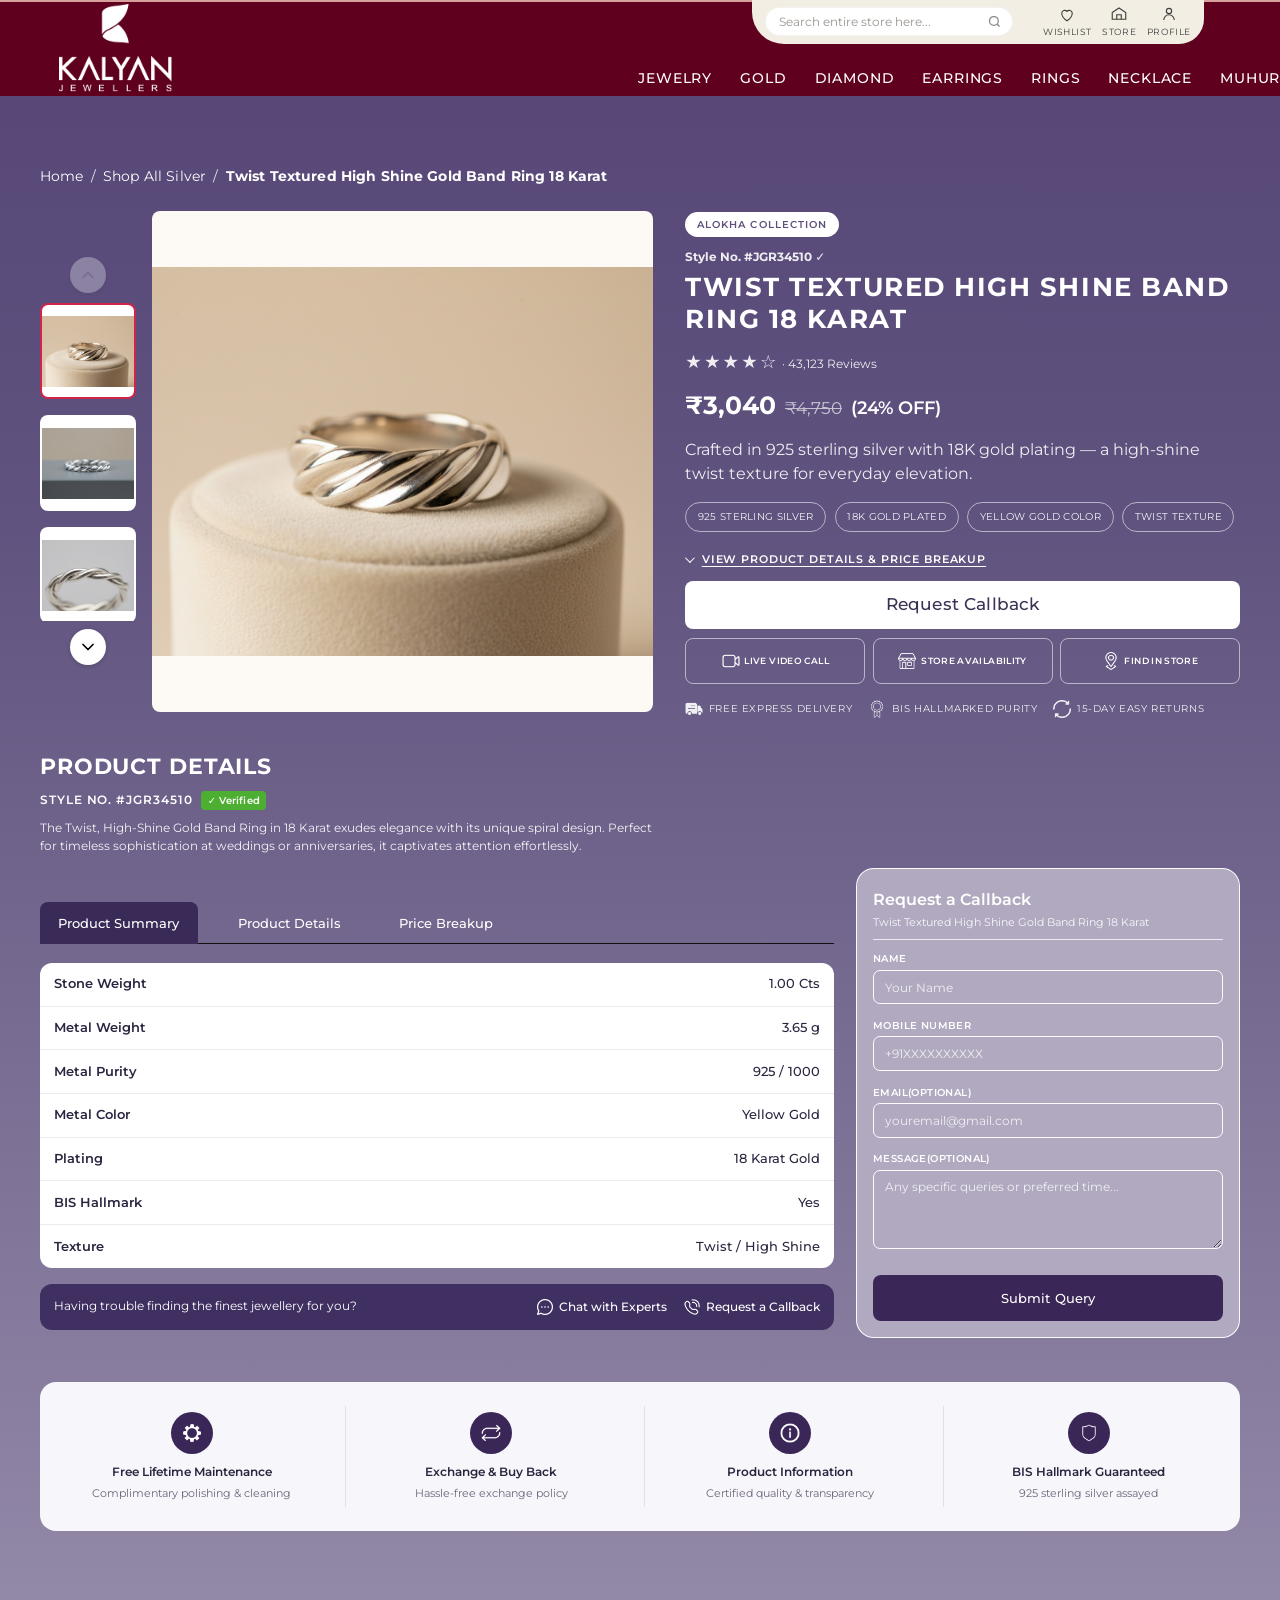
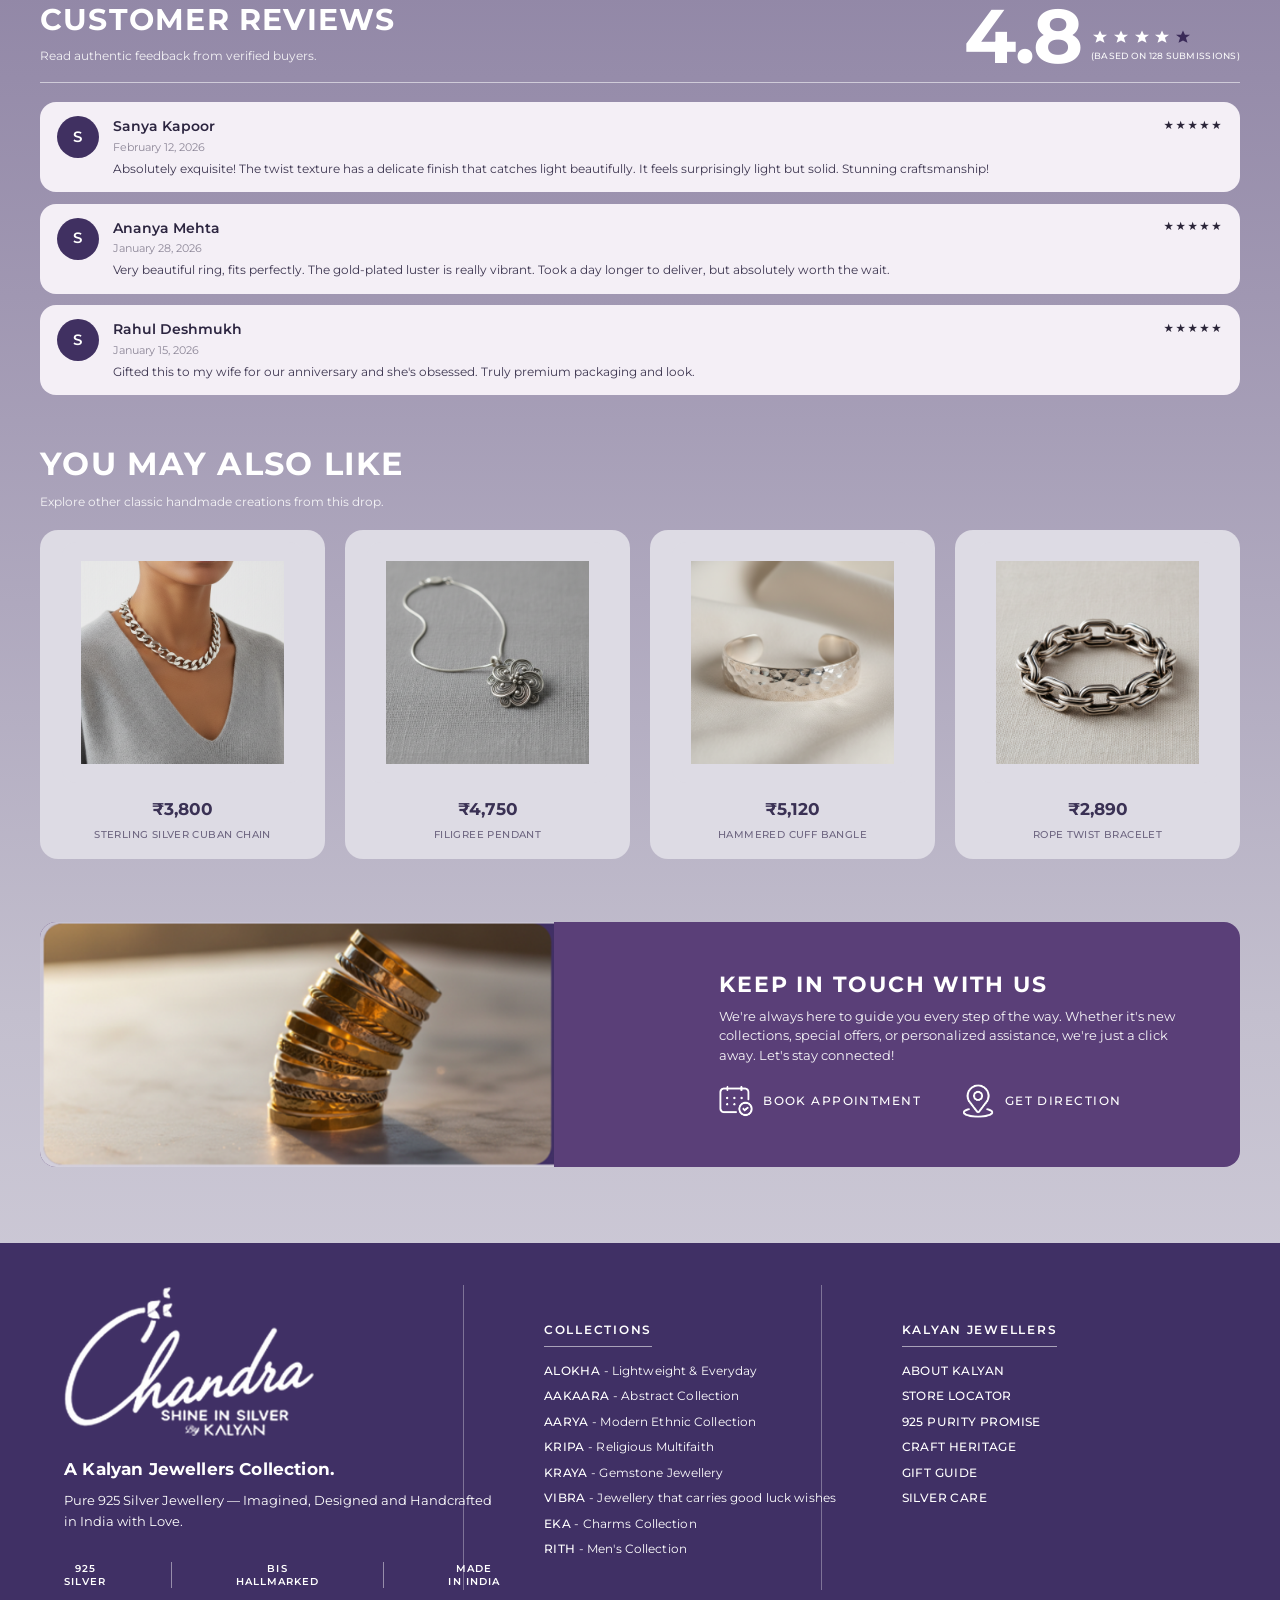
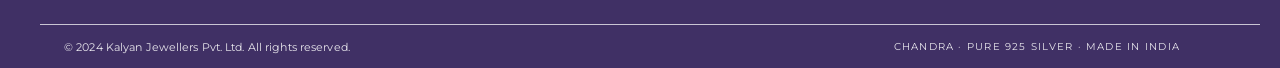
==== commit ed7a811a: "october-23" ====
--- a/pdp.html
+++ b/pdp.html
@@ -387,10 +387,10 @@
       <h2>You May Also Like</h2>
       <p class="sub">Explore other classic handmade creations from this drop.</p>
       <div class="product-grid" data-related-track>
-        <a class="product-card" href="pdp.html"><div class="img-wrap"><img src="assets/products/chain.jpg" alt="" /></div><div class="info"><p class="price">₹3,800</p><p class="title">Sterling Silver Cuban Chain</p></div></a>
-        <a class="product-card" href="pdp.html"><div class="img-wrap"><img src="assets/products/p6.jpg" alt="" /></div><div class="info"><p class="price">₹4,750</p><p class="title">Filigree Pendant</p></div></a>
-        <a class="product-card" href="pdp.html"><div class="img-wrap"><img src="assets/products/bracelet.jpg" alt="" /></div><div class="info"><p class="price">₹5,120</p><p class="title">Hammered Cuff Bangle</p></div></a>
-        <a class="product-card" href="pdp.html"><div class="img-wrap"><img src="assets/products/charm.jpg" alt="" /></div><div class="info"><p class="price">₹2,890</p><p class="title">Rope Twist Bracelet</p></div></a>
+        <a class="product-card" href="pdp.html"><div class="img-wrap"><img src="assets/products/cuban-chain.jpg" alt="" /></div><div class="info"><p class="price">₹3,800</p><p class="title">Sterling Silver Cuban Chain</p></div></a>
+        <a class="product-card" href="pdp.html"><div class="img-wrap"><img src="assets/products/you-like2.jpg" alt="" /></div><div class="info"><p class="price">₹4,750</p><p class="title">Filigree Pendant</p></div></a>
+        <a class="product-card" href="pdp.html"><div class="img-wrap"><img src="assets/products/you-like3.jpg" alt="" /></div><div class="info"><p class="price">₹5,120</p><p class="title">Hammered Cuff Bangle</p></div></a>
+        <a class="product-card" href="pdp.html"><div class="img-wrap"><img src="assets/products/you-like4.jpg" alt="" /></div><div class="info"><p class="price">₹2,890</p><p class="title">Rope Twist Bracelet</p></div></a>
       </div>
       <div class="related-dots" data-related-dots>
         <button type="button" class="is-active" aria-label="Show product 1"></button>
